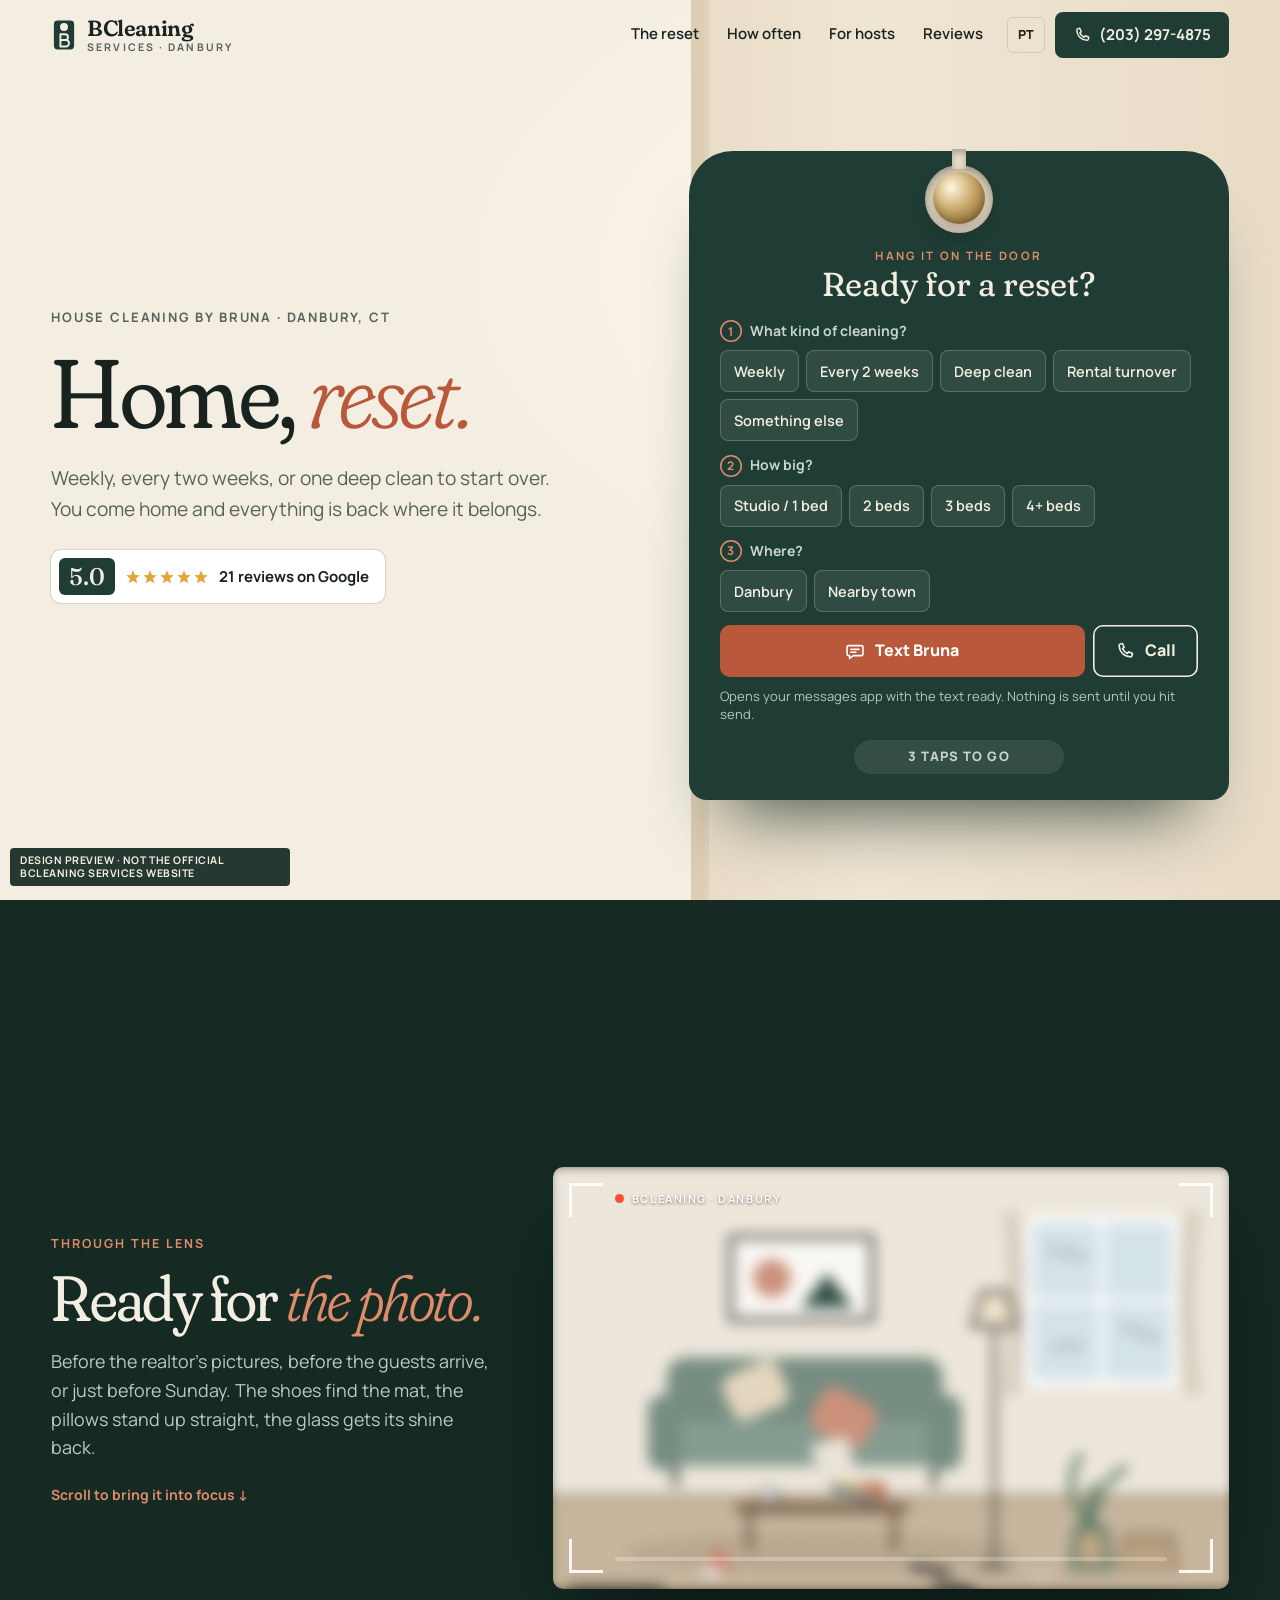
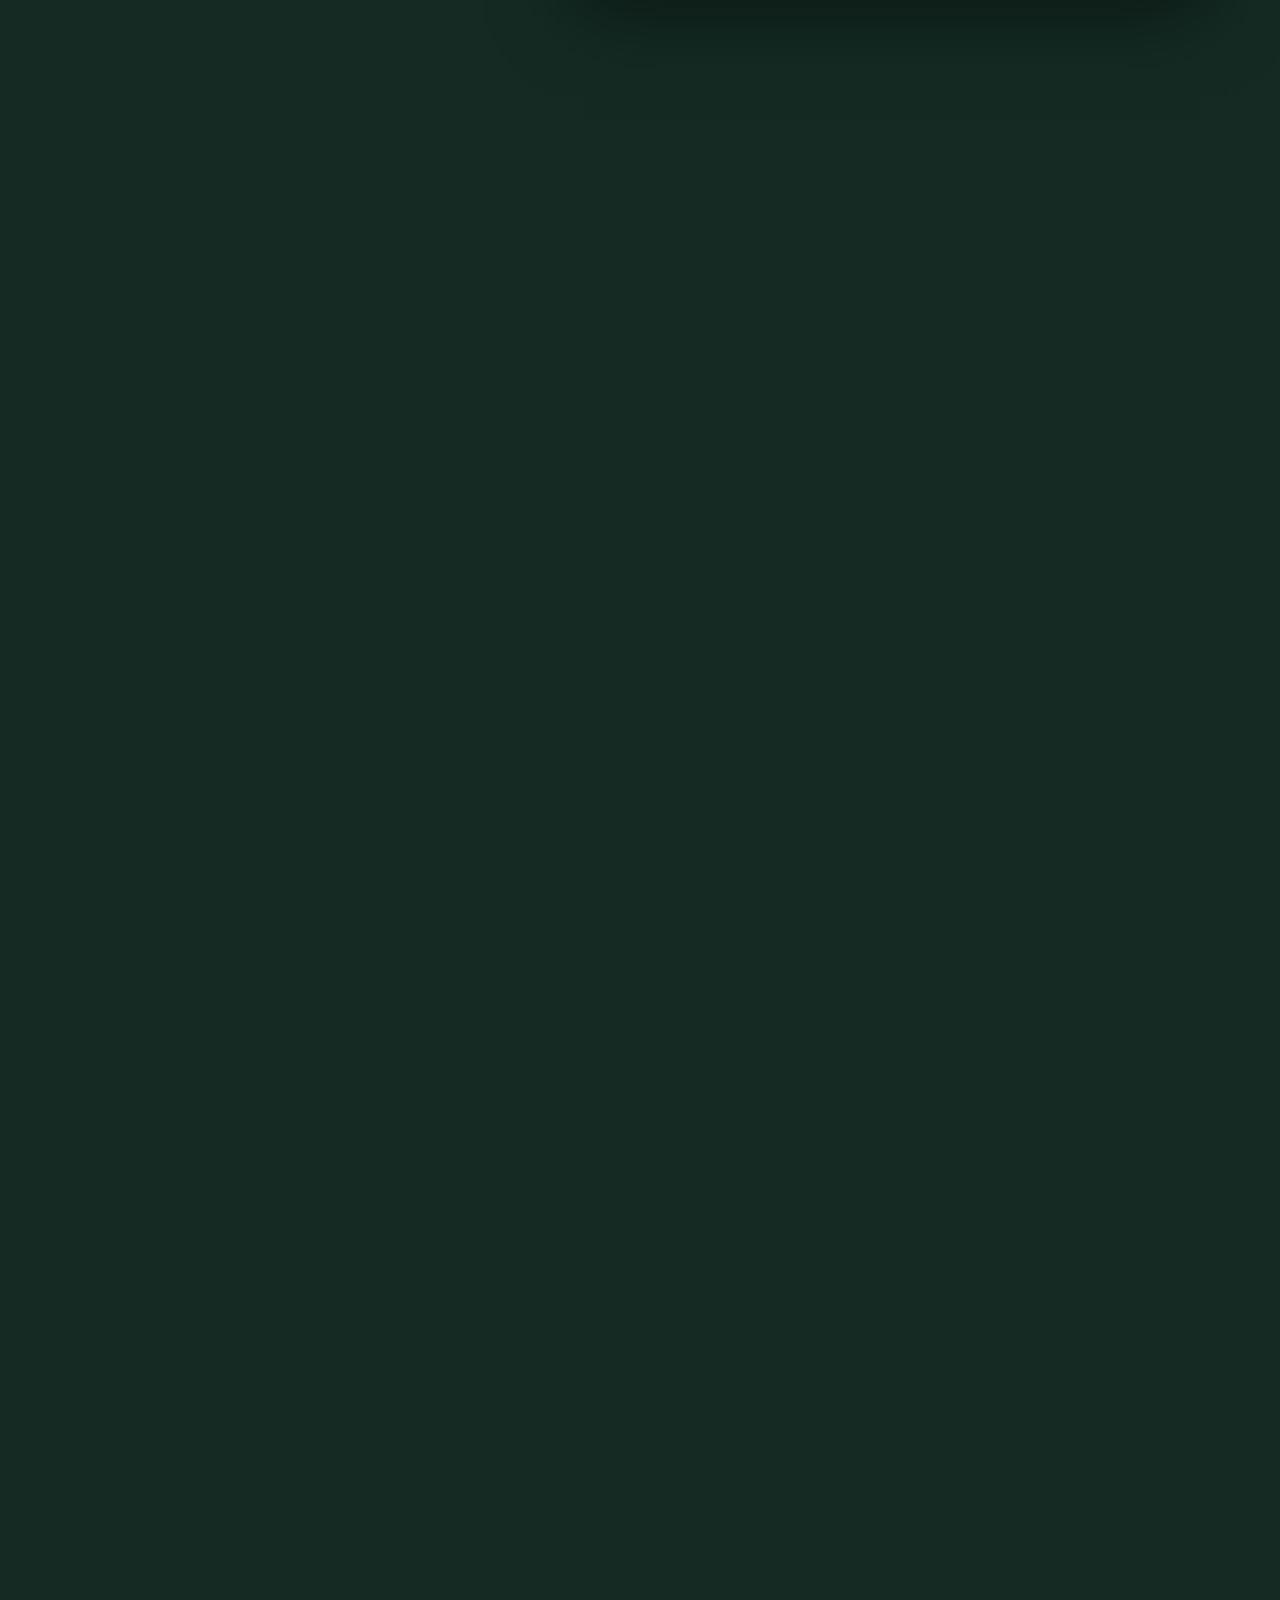
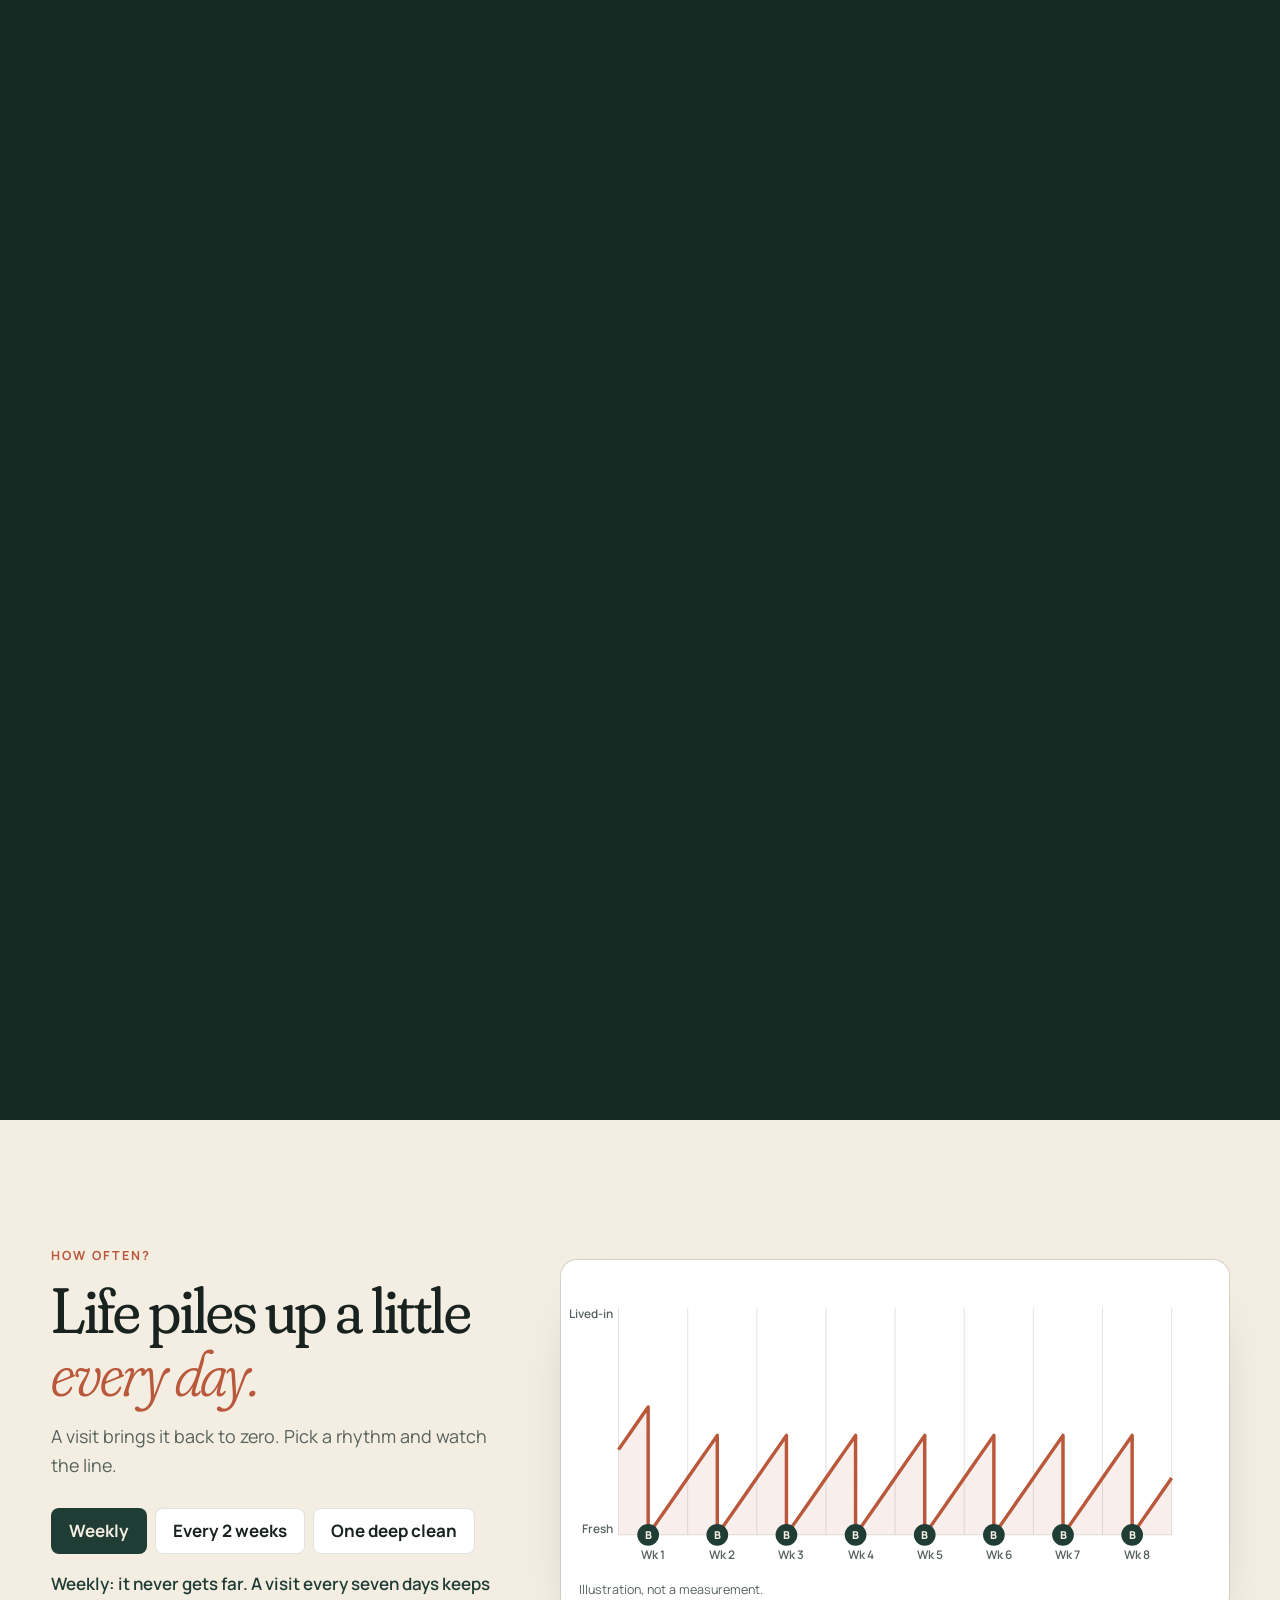
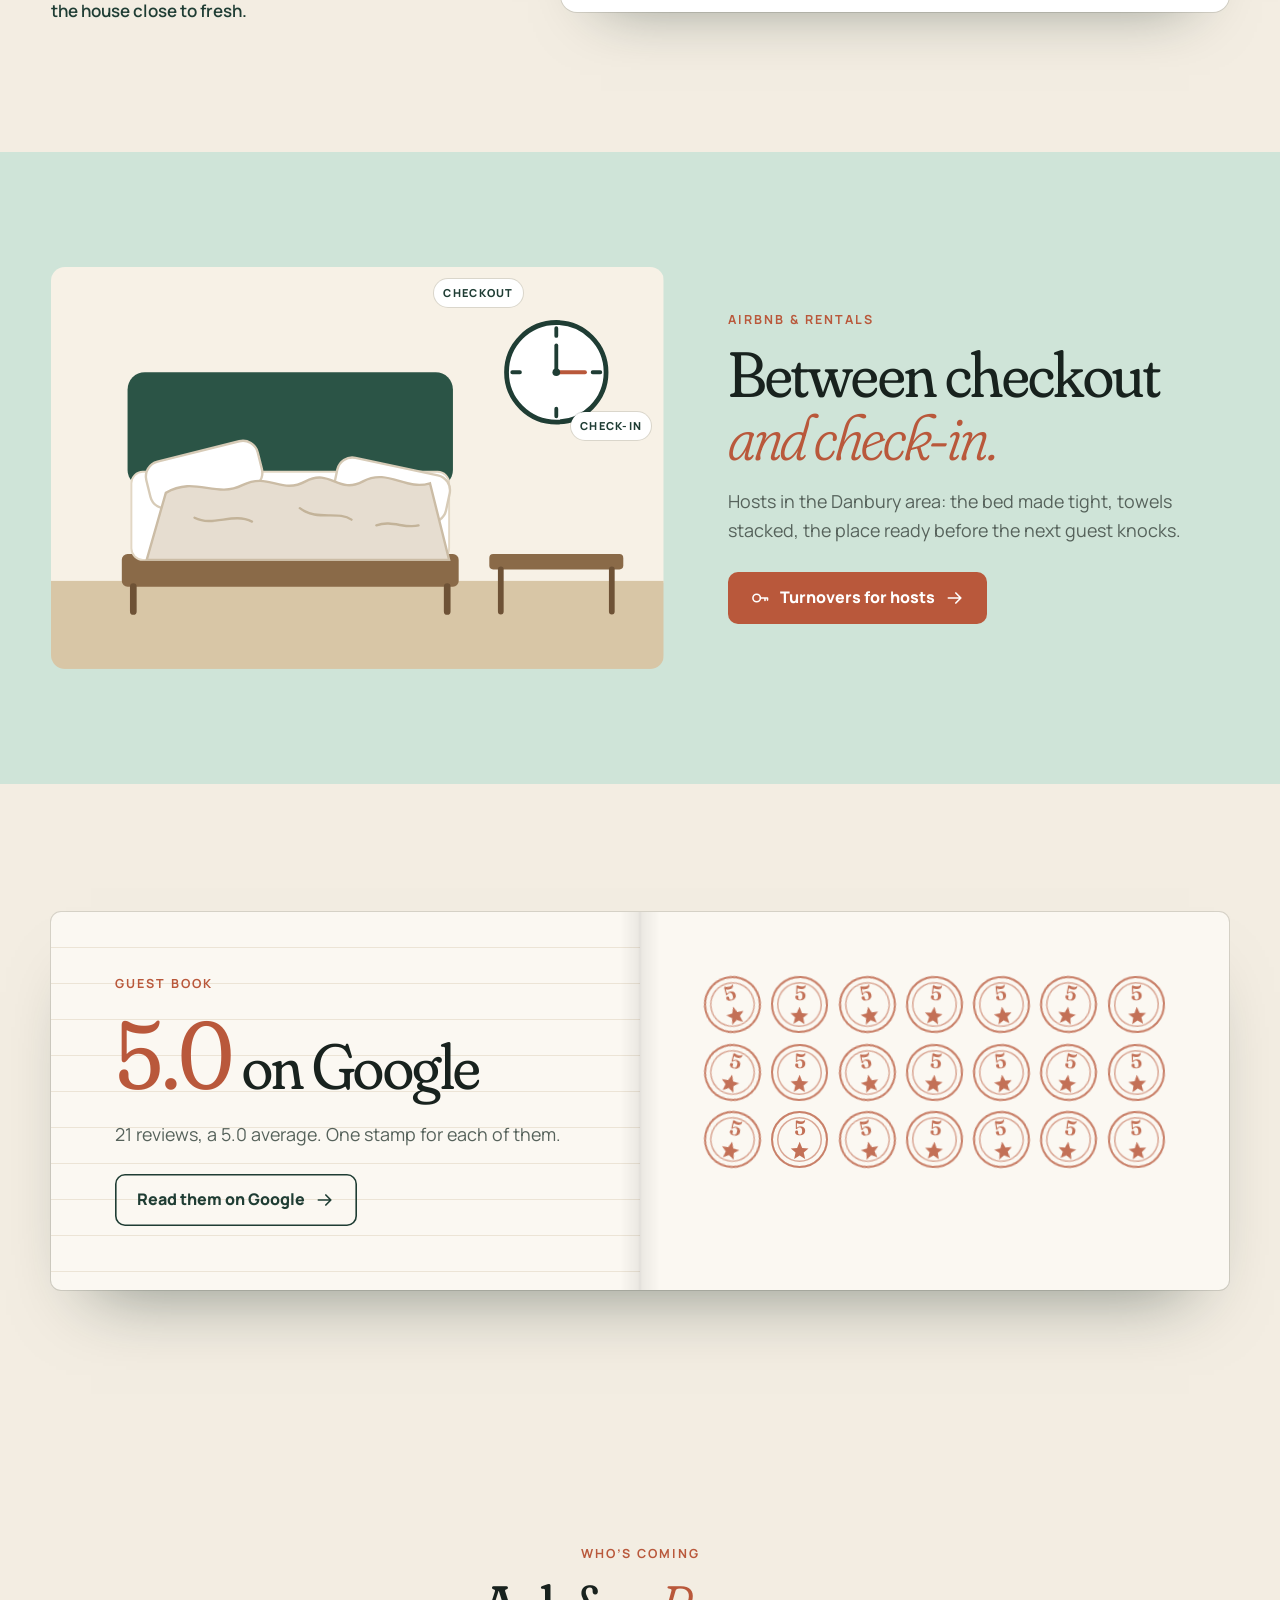
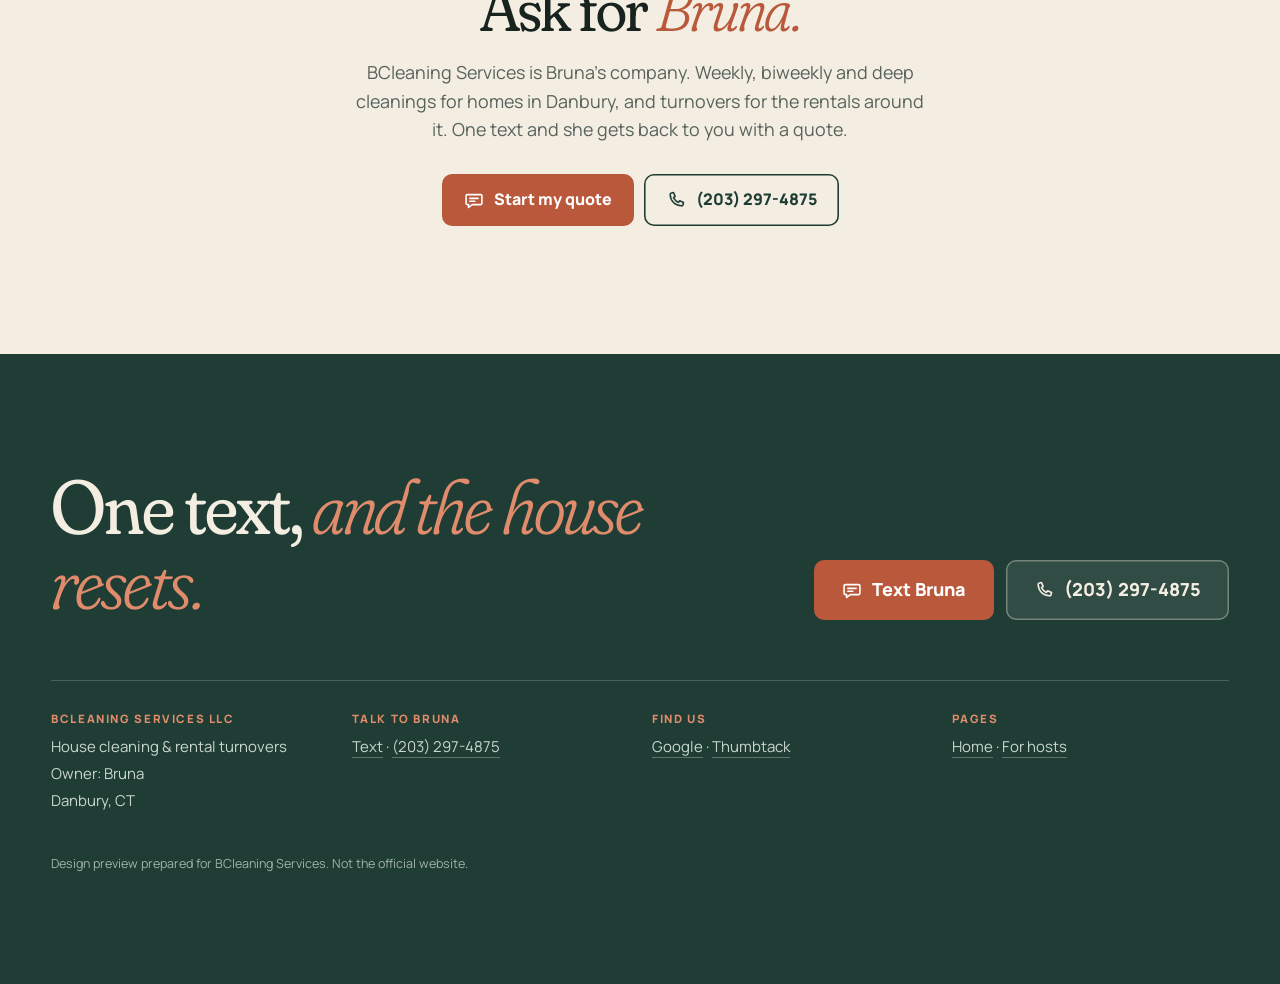
==== index.html @ b13881e6 "Publica a prévia do site bcleaning Co-Authored-By: Claude Opus 5.5 <noreply@anthropic.com>" ====
<!doctype html>
<html lang="en" data-page="home">
<head>
<meta charset="utf-8">
<meta name="viewport" content="width=device-width, initial-scale=1">
<meta name="robots" content="noindex, nofollow">
<title>BCleaning Services | House cleaning in Danbury, CT</title>
<meta name="description" content="Weekly, biweekly and deep house cleaning by Bruna in Danbury, CT. 5.0 on Google. Text your quote request in three taps.">
<meta name="theme-color" content="#1f3d34">
<link rel="alternate" hreflang="pt-BR" href="pt/index.html">
<link rel="icon" href="img/icon.svg" type="image/svg+xml">
<link rel="preload" href="fonts/fraunces.woff2" as="font" type="font/woff2" crossorigin>
<link rel="stylesheet" href="styles.css">
<script type="application/ld+json">{"@context":"https://schema.org","@type":"HouseCleaningService","name":"BCleaning Services","telephone":"+1-203-297-4875","address":{"@type":"PostalAddress","addressLocality":"Danbury","addressRegion":"CT","addressCountry":"US"},"areaServed":"Danbury, Connecticut","sameAs":["https://www.thumbtack.com/ct/danbury/house-cleaning/bcleaning-services-llc/service/410758271688146946"],"aggregateRating":{"@type":"AggregateRating","ratingValue":"5.0","reviewCount":"21"}}</script>
</head>
<body>

<a class="skip" href="#main">Skip to content</a>
<div class="preview-tag" role="note"><span class="pt-l">Design preview · not the official BCleaning Services website</span><span class="pt-s">Design preview · not official</span></div>
<header class="hd" id="hd">
  <a class="brand" href="index.html" aria-label="BCleaning Services, home"><svg class="mark" viewBox="0 0 36 48" aria-hidden="true"><rect x="4" y="4" width="28" height="40" rx="5" fill="currentColor"/><circle cx="18" cy="13" r="5.5" fill="var(--bg-mark)"/><path d="M13 23h6.5a4 4 0 0 1 0 8H13Zm0 8h7.5a4.5 4.5 0 0 1 0 9H13Z" fill="none" stroke="var(--bg-mark)" stroke-width="2.6" stroke-linejoin="round"/></svg><span class="wm"><b>BCleaning</b><span>Services · Danbury</span></span></a>
  <nav class="hd-nav" aria-label="Main">
    <a href="index.html#photo">The reset</a>
    <a href="index.html#rhythm">How often</a>
    <a href="hosts.html" >For hosts</a>
    <a href="index.html#book">Reviews</a>
  </nav>
  <div class="hd-right">
    <a class="lang" href="pt/index.html" hreflang="pt-BR" lang="pt-BR" aria-label="Ver em português">PT</a>
    <a class="hd-call" href="tel:+12032974875"><svg viewBox="0 0 24 24" aria-hidden="true"><path d="M6.6 3.5 9 3l2 4.6-2 1.6a13 13 0 0 0 5.8 5.8l1.6-2 4.6 2-.5 2.4c-.2 1-1 1.7-2 1.6C10.7 18.7 5.3 13.3 5 5.5c-.1-1 .6-1.8 1.6-2Z" fill="none" stroke="currentColor" stroke-width="1.9" stroke-linejoin="round"/></svg><span>(203) 297-4875</span></a>
    <button class="burger" type="button" aria-expanded="false" aria-controls="mnav" aria-label="Open menu"><i></i><i></i></button>
  </div>
</header>
<div class="mnav" id="mnav" hidden>
  <nav aria-label="Mobile">
    <a href="index.html">Home</a>
    <a href="index.html#photo">The reset</a>
    <a href="index.html#rhythm">How often</a>
    <a href="hosts.html">For Airbnb hosts</a>
    <a href="index.html#book">Reviews</a>
  </nav>
  <div class="mnav-ctas">
    <a class="btn btn-clay" href="sms:+12032974875?&body=Hi%20Bruna!%20I%20found%20BCleaning%20Services%20on%20your%20website%20and%20I%E2%80%99d%20like%20a%20quote."><svg viewBox="0 0 24 24" aria-hidden="true"><path d="M4 5.5h16a1.5 1.5 0 0 1 1.5 1.5v9a1.5 1.5 0 0 1-1.5 1.5H10l-4.5 3.5V17.5H4A1.5 1.5 0 0 1 2.5 16V7A1.5 1.5 0 0 1 4 5.5Z" fill="none" stroke="currentColor" stroke-width="1.9" stroke-linejoin="round"/><path d="M7 10h10M7 13.5h6" stroke="currentColor" stroke-width="1.9" stroke-linecap="round"/></svg>Text Bruna</a>
    <a class="btn btn-line" href="tel:+12032974875"><svg viewBox="0 0 24 24" aria-hidden="true"><path d="M6.6 3.5 9 3l2 4.6-2 1.6a13 13 0 0 0 5.8 5.8l1.6-2 4.6 2-.5 2.4c-.2 1-1 1.7-2 1.6C10.7 18.7 5.3 13.3 5 5.5c-.1-1 .6-1.8 1.6-2Z" fill="none" stroke="currentColor" stroke-width="1.9" stroke-linejoin="round"/></svg>Call (203) 297-4875</a>
  </div>
</div>
<main id="main" data-lang="en" data-phone="12032974875">

<section class="hero" aria-labelledby="hero-h">
  <div class="hero-in">
    <div class="hero-copy">
      <p class="eyebrow">House cleaning by Bruna · Danbury, CT</p>
      <h1 id="hero-h" class="h1">Home, <em>reset.</em></h1>
      <p class="hero-sub">Weekly, every two weeks, or one deep clean to start over. You come home and everything is back where it belongs.</p>
      <a class="proof" href="https://www.google.com/maps/search/?api=1&query=BCleaning+Services+Danbury+CT" target="_blank" rel="noopener"><b>5.0</b><span class="stars" aria-label="5 stars"><svg viewBox="0 0 24 24" aria-hidden="true"><path fill="currentColor" d="m12 2 2.9 6.9 7.1.6-5.4 4.7 1.6 7.1L12 17.6 5.8 21.3l1.6-7.1L2 9.5l7.1-.6Z"/></svg><svg viewBox="0 0 24 24" aria-hidden="true"><path fill="currentColor" d="m12 2 2.9 6.9 7.1.6-5.4 4.7 1.6 7.1L12 17.6 5.8 21.3l1.6-7.1L2 9.5l7.1-.6Z"/></svg><svg viewBox="0 0 24 24" aria-hidden="true"><path fill="currentColor" d="m12 2 2.9 6.9 7.1.6-5.4 4.7 1.6 7.1L12 17.6 5.8 21.3l1.6-7.1L2 9.5l7.1-.6Z"/></svg><svg viewBox="0 0 24 24" aria-hidden="true"><path fill="currentColor" d="m12 2 2.9 6.9 7.1.6-5.4 4.7 1.6 7.1L12 17.6 5.8 21.3l1.6-7.1L2 9.5l7.1-.6Z"/></svg><svg viewBox="0 0 24 24" aria-hidden="true"><path fill="currentColor" d="m12 2 2.9 6.9 7.1.6-5.4 4.7 1.6 7.1L12 17.6 5.8 21.3l1.6-7.1L2 9.5l7.1-.6Z"/></svg></span><span>21 reviews on Google</span></a>
    </div>
    
<div class="hanger-wrap">
  <span class="knob" aria-hidden="true"></span>
  <form class="hanger" id="quote" data-quote novalidate aria-labelledby="q-h">
    <span class="hole" aria-hidden="true"></span>
    <p class="h-k">Hang it on the door</p>
    <h2 id="q-h">Ready for a reset?</h2>
    <fieldset class="step"><legend><b>1</b>What kind of cleaning?</legend>
      <div class="chips"><label class="chip"><input type="radio" name="svc" value="Weekly cleaning" data-id="weekly"><span>Weekly</span></label><label class="chip"><input type="radio" name="svc" value="Biweekly cleaning" data-id="biweekly"><span>Every 2 weeks</span></label><label class="chip"><input type="radio" name="svc" value="Deep cleaning" data-id="deep"><span>Deep clean</span></label><label class="chip"><input type="radio" name="svc" value="Short-term rental turnover" data-id="turnover"><span>Rental turnover</span></label><label class="chip"><input type="radio" name="svc" value="Something else" data-id="other"><span>Something else</span></label></div>
    </fieldset>
    <fieldset class="step"><legend><b>2</b>How big?</legend>
      <div class="chips"><label class="chip"><input type="radio" name="size" value="Studio / 1 bed" data-id="1"><span>Studio / 1 bed</span></label><label class="chip"><input type="radio" name="size" value="2 beds" data-id="2"><span>2 beds</span></label><label class="chip"><input type="radio" name="size" value="3 beds" data-id="3"><span>3 beds</span></label><label class="chip"><input type="radio" name="size" value="4+ beds" data-id="4"><span>4+ beds</span></label></div>
    </fieldset>
    <fieldset class="step"><legend><b>3</b>Where?</legend>
      <div class="chips">
        <label class="chip"><input type="radio" name="town" value="Danbury" data-id="danbury"><span>Danbury</span></label>
        <label class="chip"><input type="radio" name="town" value="a town near Danbury" data-id="other"><span>Nearby town</span></label>
        <input class="town-in" name="townName" autocomplete="address-level2" placeholder="Which town?" aria-label="Town name" hidden>
      </div>
    </fieldset>
    <div class="send">
      <button class="btn btn-clay btn-send" type="submit" data-send><svg viewBox="0 0 24 24" aria-hidden="true"><path d="M4 5.5h16a1.5 1.5 0 0 1 1.5 1.5v9a1.5 1.5 0 0 1-1.5 1.5H10l-4.5 3.5V17.5H4A1.5 1.5 0 0 1 2.5 16V7A1.5 1.5 0 0 1 4 5.5Z" fill="none" stroke="currentColor" stroke-width="1.9" stroke-linejoin="round"/><path d="M7 10h10M7 13.5h6" stroke="currentColor" stroke-width="1.9" stroke-linecap="round"/></svg><span>Text Bruna</span></button>
      <a class="btn btn-line" href="tel:+12032974875"><svg viewBox="0 0 24 24" aria-hidden="true"><path d="M6.6 3.5 9 3l2 4.6-2 1.6a13 13 0 0 0 5.8 5.8l1.6-2 4.6 2-.5 2.4c-.2 1-1 1.7-2 1.6C10.7 18.7 5.3 13.3 5 5.5c-.1-1 .6-1.8 1.6-2Z" fill="none" stroke="currentColor" stroke-width="1.9" stroke-linejoin="round"/></svg>Call</a>
    </div>
    <p class="hint" data-hint aria-live="polite">Opens your messages app with the text ready. Nothing is sent until you hit send.</p>
    <div class="flipper" aria-hidden="true"><span class="f-a">3 taps to go</span><span class="f-b"><svg viewBox="0 0 24 24" aria-hidden="true"><path d="m5 12.5 4.5 4.5L19 7.5" fill="none" stroke="currentColor" stroke-width="2.4" stroke-linecap="round" stroke-linejoin="round"/></svg>Ready to send</span></div>
  </form>
</div>
  </div>
</section>

<section class="photo" id="photo" aria-labelledby="photo-h">
  <div class="photo-stage">
    <div class="photo-copy">
      <p class="kicker">Through the lens</p>
      <h2 id="photo-h" class="h2">Ready for <em>the photo.</em></h2>
      <p class="lede">Before the realtor’s pictures, before the guests arrive, or just before Sunday. The shoes find the mat, the pillows stand up straight, the glass gets its shine back.</p>
      <p class="focus-hint">Scroll to bring it into focus ↓</p>
    </div>
    <figure class="vf">
      <svg class="lr" viewBox="0 0 800 500" role="img" aria-labelledby="lr-t">
<title id="lr-t">Illustrated living room getting tidied, seen through a camera viewfinder</title>
<rect class="wall" width="800" height="390"/><rect class="floor" y="388" width="800" height="112"/><path class="base" d="M0 388h800"/>
<g class="win"><rect x="560" y="66" width="170" height="190" rx="4"/><path d="M645 66v190M560 160h170"/></g>
<path class="smudge" d="M585 100c14 6 26 2 38 10M672 190c10 8 24 6 36 14M590 214c12-4 22 2 30-2"/>
<path class="curtain" d="M548 56c10 70 10 150 0 214h-18c8-64 8-144 0-214Z"/><path class="curtain" d="M742 56c-10 70-10 150 0 214h18c-8-64-8-144 0-214Z"/>
<g class="art"><rect x="214" y="86" width="164" height="96" rx="2"/><circle cx="262" cy="134" r="22"/><path d="M296 168l30-40 30 40Z"/></g>
<g class="sofa"><rect x="140" y="226" width="320" height="96" rx="22"/><rect class="seat" x="128" y="300" width="344" height="52" rx="16"/><rect x="118" y="270" width="40" height="86" rx="16"/><rect x="442" y="270" width="40" height="86" rx="16"/><path d="M150 356v18M450 356v18"/></g>
<g class="cl pillow" data-m="30,-14,-24"><rect x="178" y="250" width="70" height="56" rx="14"/></g>
<g class="cl pillow b" data-m="-40,18,30"><rect x="350" y="250" width="70" height="56" rx="14"/></g>
<g class="cl throw" data-m="-120,40,-14"><path d="M430 282h44v34h-44Z"/><path d="M430 292h44M430 304h44"/></g>
<ellipse class="rug" cx="320" cy="452" rx="230" ry="24"/>
<g class="table"><rect x="220" y="394" width="200" height="14" rx="4"/><path d="M236 408v40M404 408v40"/></g>
<g class="cl" data-m="0,0,0" data-out="1"><path class="cup" d="M248 380h18v14h-18Z"/><path class="cup" d="M266 384c6 0 6 8 0 8"/></g>
<g class="cl" data-m="0,0,0" data-out="1"><path class="box" d="M360 372h34l-4 22h-26Z"/></g>
<g class="cl" data-m="40,-6,16"><rect class="mag" x="290" y="386" width="54" height="8" rx="1"/><rect class="mag b" x="294" y="380" width="50" height="7" rx="1"/></g>
<g class="lamp"><path d="M520 470V190"/><path d="M494 190h52l-12-40h-28Z"/><path d="M500 470h40"/></g>
<g class="plant"><path d="M610 470h44l-6-46h-32Z"/><path d="M632 424c-24-30-30-60-12-84M632 424c4-34 18-58 40-70M632 424c-6-28 4-50 4-50"/></g>
<g class="basket"><path d="M664 470h70l-8-40h-54Z"/><path d="M672 444h56"/></g>
<g class="cl" data-m="-500,40,0"><circle class="ball" cx="700" cy="424" r="13"/><path class="ball-l" d="M688 420c8 6 16 6 24 0"/></g>
<g class="cl" data-m="380,0,8"><path class="shoe" d="M40 470h40c6 0 10 4 10 8H40Z"/><path class="shoe" d="M70 486h40c6 0 10 4 10 8H70Z"/></g>
<g class="mat"><rect x="26" y="488" width="110" height="10" rx="3"/></g>
<g class="cl" data-m="0,0,0" data-out="1"><path class="sock" d="M180 470c10-2 20 0 26 6l-6 6c-6-4-14-4-22-2Z"/><path class="sock" d="M560 480c12-2 22 2 26 8"/></g>
</svg>
      <div class="vf-ui" aria-hidden="true">
        <i class="c tl"></i><i class="c tr"></i><i class="c bl"></i><i class="c br"></i>
        <span class="vf-top"><b class="rec"></b>BCLEANING · DANBURY</span>
        <span class="vf-focus"></span>
        <span class="vf-bar"><i data-focus></i></span>
        <span class="vf-shot"><svg viewBox="0 0 24 24" aria-hidden="true"><path d="m5 12.5 4.5 4.5L19 7.5" fill="none" stroke="currentColor" stroke-width="2.4" stroke-linecap="round" stroke-linejoin="round"/></svg>Photo-ready</span>
      </div>
      <span class="flash" aria-hidden="true"></span>
    </figure>
  </div>
</section>

<section class="sec rhythm" id="rhythm" aria-labelledby="rh-h">
  <div class="rh-grid">
    <div>
      <p class="kicker">How often?</p>
      <h2 id="rh-h" class="h2">Life piles up a little <em>every day.</em></h2>
      <p class="lede">A visit brings it back to zero. Pick a rhythm and watch the line.</p>
      <div class="rh-tabs" role="tablist" aria-label="Cleaning rhythm">
        <button type="button" role="tab" aria-selected="true" data-rh="7">Weekly</button>
        <button type="button" role="tab" aria-selected="false" data-rh="14">Every 2 weeks</button>
        <button type="button" role="tab" aria-selected="false" data-rh="0">One deep clean</button>
      </div>
      <p class="rh-note" data-rh-note aria-live="polite"></p>
    </div>
    <figure class="rh-chart">
      <svg viewBox="0 0 640 300" role="img" aria-label="Illustration: how lived-in the house feels over eight weeks">
        <g class="rh-grid-l"><path d="M40 30v230"/><path d="M110 30v230"/><path d="M180 30v230"/><path d="M250 30v230"/><path d="M320 30v230"/><path d="M390 30v230"/><path d="M460 30v230"/><path d="M530 30v230"/><path d="M600 30v230"/><path d="M40 260h560"/></g>
        <g class="rh-lbl"><text x="75" y="284" text-anchor="middle">Wk 1</text><text x="145" y="284" text-anchor="middle">Wk 2</text><text x="215" y="284" text-anchor="middle">Wk 3</text><text x="285" y="284" text-anchor="middle">Wk 4</text><text x="355" y="284" text-anchor="middle">Wk 5</text><text x="425" y="284" text-anchor="middle">Wk 6</text><text x="495" y="284" text-anchor="middle">Wk 7</text><text x="565" y="284" text-anchor="middle">Wk 8</text><text x="34" y="40" text-anchor="end">Lived-in</text><text x="34" y="258" text-anchor="end">Fresh</text></g>
        <path class="rh-area" data-area d=""/>
        <path class="rh-line" data-line d=""/>
        <g data-dots></g>
      </svg>
      <figcaption>Illustration, not a measurement.</figcaption>
    </figure>
  </div>
</section>

<section class="turn" aria-labelledby="turn-h">
  <div class="turn-in">
    <figure class="turn-art"><svg class="bed" viewBox="0 0 640 420" role="img" aria-labelledby="bed-t">
<title id="bed-t">Illustrated guest bed being made, with towels stacking up</title>
<defs><clipPath id="pull"><rect class="pull" x="88" y="150" width="0" height="220"/></clipPath></defs>
<rect class="wall" width="640" height="330"/><rect class="floor" y="328" width="640" height="92"/>
<rect class="hb" x="80" y="110" width="340" height="120" rx="18"/>
<rect class="frame" x="74" y="300" width="352" height="34" rx="6"/><path class="frame-l" d="M86 334v26M414 334v26"/>
<rect class="mattress" x="84" y="214" width="332" height="92" rx="12"/>
<g class="pw a"><rect x="110" y="178" width="120" height="50" rx="16"/></g>
<g class="pw b"><rect x="270" y="178" width="120" height="50" rx="16"/></g>
<path class="duvet-mess" d="M120 236c30-18 52 6 80-8s40 10 66-4 34 14 60 0 44 10 70 2l20 80H100Z"/>
<path class="duvet-mess-l" d="M150 262c20 10 40-6 60 4M260 252c18 14 40 2 54 12M340 270c16-6 30 4 44 0"/>
<g clip-path="url(#pull)"><path class="duvet" d="M98 244h304l18 72H80Z"/><path class="duvet-fold" d="M98 244h304v18H98Z"/><path class="duvet-l" d="M120 290h260"/></g>
<g class="bench"><rect x="458" y="300" width="140" height="16" rx="4"/><path d="M470 316v44M586 316v44"/></g>
<g class="towel t1"><rect x="476" y="282" width="104" height="18" rx="5"/><path d="M476 291h104"/></g>
<g class="towel t2"><rect x="482" y="264" width="92" height="18" rx="5"/><path d="M482 273h92"/></g>
<g class="towel t3"><rect x="490" y="246" width="76" height="18" rx="5"/><path d="M490 255h76"/></g>
<g class="clock"><circle cx="528" cy="110" r="52"/><path class="tick" d="M528 64v8M528 148v8M482 110h8M566 110h8"/><path class="hand h" d="M528 110v-28"/><path class="hand m" d="M528 110h30"/><circle cx="528" cy="110" r="4"/></g>
</svg><span class="t-lbl a">Checkout</span><span class="t-lbl b">Check-in</span></figure>
    <div class="turn-copy">
      <p class="kicker">Airbnb & rentals</p>
      <h2 id="turn-h" class="h2">Between checkout <em>and check-in.</em></h2>
      <p class="lede">Hosts in the Danbury area: the bed made tight, towels stacked, the place ready before the next guest knocks.</p>
      <a class="btn btn-clay" href="hosts.html"><svg viewBox="0 0 24 24" aria-hidden="true"><circle cx="8" cy="12" r="4.5" fill="none" stroke="currentColor" stroke-width="1.9"/><path d="M12.5 12H21M18 12v3M21 12v2.5" stroke="currentColor" stroke-width="1.9" stroke-linecap="round"/></svg>Turnovers for hosts <svg viewBox="0 0 24 24" aria-hidden="true"><path d="M4 12h15M13 6l6 6-6 6" fill="none" stroke="currentColor" stroke-width="2" stroke-linecap="round" stroke-linejoin="round"/></svg></a>
    </div>
  </div>
</section>

<section class="sec book" id="book" aria-labelledby="book-h">
  <div class="book-in">
    <div class="book-page left">
      <p class="kicker">Guest book</p>
      <h2 id="book-h" class="h2"><span class="big">5.0</span> on Google</h2>
      <p class="lede">21 reviews, a 5.0 average. One stamp for each of them.</p>
      <a class="btn btn-line" href="https://www.google.com/maps/search/?api=1&query=BCleaning+Services+Danbury+CT" target="_blank" rel="noopener">Read them on Google <svg viewBox="0 0 24 24" aria-hidden="true"><path d="M4 12h15M13 6l6 6-6 6" fill="none" stroke="currentColor" stroke-width="2" stroke-linecap="round" stroke-linejoin="round"/></svg></a>
    </div>
    <div class="book-page right"><div class="stamps"><span class="stamp" style="--r:-15deg"><b>5</b><svg viewBox="0 0 24 24" aria-hidden="true"><path fill="currentColor" d="m12 2 2.9 6.9 7.1.6-5.4 4.7 1.6 7.1L12 17.6 5.8 21.3l1.6-7.1L2 9.5l7.1-.6Z"/></svg></span><span class="stamp" style="--r:2deg"><b>5</b><svg viewBox="0 0 24 24" aria-hidden="true"><path fill="currentColor" d="m12 2 2.9 6.9 7.1.6-5.4 4.7 1.6 7.1L12 17.6 5.8 21.3l1.6-7.1L2 9.5l7.1-.6Z"/></svg></span><span class="stamp" style="--r:-11deg"><b>5</b><svg viewBox="0 0 24 24" aria-hidden="true"><path fill="currentColor" d="m12 2 2.9 6.9 7.1.6-5.4 4.7 1.6 7.1L12 17.6 5.8 21.3l1.6-7.1L2 9.5l7.1-.6Z"/></svg></span><span class="stamp" style="--r:6deg"><b>5</b><svg viewBox="0 0 24 24" aria-hidden="true"><path fill="currentColor" d="m12 2 2.9 6.9 7.1.6-5.4 4.7 1.6 7.1L12 17.6 5.8 21.3l1.6-7.1L2 9.5l7.1-.6Z"/></svg></span><span class="stamp" style="--r:-7deg"><b>5</b><svg viewBox="0 0 24 24" aria-hidden="true"><path fill="currentColor" d="m12 2 2.9 6.9 7.1.6-5.4 4.7 1.6 7.1L12 17.6 5.8 21.3l1.6-7.1L2 9.5l7.1-.6Z"/></svg></span><span class="stamp" style="--r:10deg"><b>5</b><svg viewBox="0 0 24 24" aria-hidden="true"><path fill="currentColor" d="m12 2 2.9 6.9 7.1.6-5.4 4.7 1.6 7.1L12 17.6 5.8 21.3l1.6-7.1L2 9.5l7.1-.6Z"/></svg></span><span class="stamp" style="--r:-3deg"><b>5</b><svg viewBox="0 0 24 24" aria-hidden="true"><path fill="currentColor" d="m12 2 2.9 6.9 7.1.6-5.4 4.7 1.6 7.1L12 17.6 5.8 21.3l1.6-7.1L2 9.5l7.1-.6Z"/></svg></span><span class="stamp" style="--r:14deg"><b>5</b><svg viewBox="0 0 24 24" aria-hidden="true"><path fill="currentColor" d="m12 2 2.9 6.9 7.1.6-5.4 4.7 1.6 7.1L12 17.6 5.8 21.3l1.6-7.1L2 9.5l7.1-.6Z"/></svg></span><span class="stamp" style="--r:1deg"><b>5</b><svg viewBox="0 0 24 24" aria-hidden="true"><path fill="currentColor" d="m12 2 2.9 6.9 7.1.6-5.4 4.7 1.6 7.1L12 17.6 5.8 21.3l1.6-7.1L2 9.5l7.1-.6Z"/></svg></span><span class="stamp" style="--r:-12deg"><b>5</b><svg viewBox="0 0 24 24" aria-hidden="true"><path fill="currentColor" d="m12 2 2.9 6.9 7.1.6-5.4 4.7 1.6 7.1L12 17.6 5.8 21.3l1.6-7.1L2 9.5l7.1-.6Z"/></svg></span><span class="stamp" style="--r:5deg"><b>5</b><svg viewBox="0 0 24 24" aria-hidden="true"><path fill="currentColor" d="m12 2 2.9 6.9 7.1.6-5.4 4.7 1.6 7.1L12 17.6 5.8 21.3l1.6-7.1L2 9.5l7.1-.6Z"/></svg></span><span class="stamp" style="--r:-8deg"><b>5</b><svg viewBox="0 0 24 24" aria-hidden="true"><path fill="currentColor" d="m12 2 2.9 6.9 7.1.6-5.4 4.7 1.6 7.1L12 17.6 5.8 21.3l1.6-7.1L2 9.5l7.1-.6Z"/></svg></span><span class="stamp" style="--r:9deg"><b>5</b><svg viewBox="0 0 24 24" aria-hidden="true"><path fill="currentColor" d="m12 2 2.9 6.9 7.1.6-5.4 4.7 1.6 7.1L12 17.6 5.8 21.3l1.6-7.1L2 9.5l7.1-.6Z"/></svg></span><span class="stamp" style="--r:-4deg"><b>5</b><svg viewBox="0 0 24 24" aria-hidden="true"><path fill="currentColor" d="m12 2 2.9 6.9 7.1.6-5.4 4.7 1.6 7.1L12 17.6 5.8 21.3l1.6-7.1L2 9.5l7.1-.6Z"/></svg></span><span class="stamp" style="--r:13deg"><b>5</b><svg viewBox="0 0 24 24" aria-hidden="true"><path fill="currentColor" d="m12 2 2.9 6.9 7.1.6-5.4 4.7 1.6 7.1L12 17.6 5.8 21.3l1.6-7.1L2 9.5l7.1-.6Z"/></svg></span><span class="stamp" style="--r:0deg"><b>5</b><svg viewBox="0 0 24 24" aria-hidden="true"><path fill="currentColor" d="m12 2 2.9 6.9 7.1.6-5.4 4.7 1.6 7.1L12 17.6 5.8 21.3l1.6-7.1L2 9.5l7.1-.6Z"/></svg></span><span class="stamp" style="--r:-13deg"><b>5</b><svg viewBox="0 0 24 24" aria-hidden="true"><path fill="currentColor" d="m12 2 2.9 6.9 7.1.6-5.4 4.7 1.6 7.1L12 17.6 5.8 21.3l1.6-7.1L2 9.5l7.1-.6Z"/></svg></span><span class="stamp" style="--r:4deg"><b>5</b><svg viewBox="0 0 24 24" aria-hidden="true"><path fill="currentColor" d="m12 2 2.9 6.9 7.1.6-5.4 4.7 1.6 7.1L12 17.6 5.8 21.3l1.6-7.1L2 9.5l7.1-.6Z"/></svg></span><span class="stamp" style="--r:-9deg"><b>5</b><svg viewBox="0 0 24 24" aria-hidden="true"><path fill="currentColor" d="m12 2 2.9 6.9 7.1.6-5.4 4.7 1.6 7.1L12 17.6 5.8 21.3l1.6-7.1L2 9.5l7.1-.6Z"/></svg></span><span class="stamp" style="--r:8deg"><b>5</b><svg viewBox="0 0 24 24" aria-hidden="true"><path fill="currentColor" d="m12 2 2.9 6.9 7.1.6-5.4 4.7 1.6 7.1L12 17.6 5.8 21.3l1.6-7.1L2 9.5l7.1-.6Z"/></svg></span><span class="stamp" style="--r:-5deg"><b>5</b><svg viewBox="0 0 24 24" aria-hidden="true"><path fill="currentColor" d="m12 2 2.9 6.9 7.1.6-5.4 4.7 1.6 7.1L12 17.6 5.8 21.3l1.6-7.1L2 9.5l7.1-.6Z"/></svg></span></div></div>
  </div>
</section>

<section class="sec bruna" aria-labelledby="br-h">
  <div class="bruna-in">
    <p class="kicker">Who’s coming</p>
    <h2 id="br-h" class="h2">Ask for <em>Bruna.</em></h2>
    <p class="lede">BCleaning Services is Bruna’s company. Weekly, biweekly and deep cleanings for homes in Danbury, and turnovers for the rentals around it. One text and she gets back to you with a quote.</p>
    <div class="bruna-ctas"><a class="btn btn-clay" href="#quote"><svg viewBox="0 0 24 24" aria-hidden="true"><path d="M4 5.5h16a1.5 1.5 0 0 1 1.5 1.5v9a1.5 1.5 0 0 1-1.5 1.5H10l-4.5 3.5V17.5H4A1.5 1.5 0 0 1 2.5 16V7A1.5 1.5 0 0 1 4 5.5Z" fill="none" stroke="currentColor" stroke-width="1.9" stroke-linejoin="round"/><path d="M7 10h10M7 13.5h6" stroke="currentColor" stroke-width="1.9" stroke-linecap="round"/></svg>Start my quote</a><a class="btn btn-line" href="tel:+12032974875"><svg viewBox="0 0 24 24" aria-hidden="true"><path d="M6.6 3.5 9 3l2 4.6-2 1.6a13 13 0 0 0 5.8 5.8l1.6-2 4.6 2-.5 2.4c-.2 1-1 1.7-2 1.6C10.7 18.7 5.3 13.3 5 5.5c-.1-1 .6-1.8 1.6-2Z" fill="none" stroke="currentColor" stroke-width="1.9" stroke-linejoin="round"/></svg>(203) 297-4875</a></div>
  </div>
</section>
</main>

<footer class="ft">
  <div class="ft-cta">
    <h2 class="h2">One text, <em>and the house resets.</em></h2>
    <div class="ft-btns">
      <a class="btn btn-clay btn-lg" href="sms:+12032974875?&body=Hi%20Bruna!%20I%20found%20BCleaning%20Services%20on%20your%20website%20and%20I%E2%80%99d%20like%20a%20quote."><svg viewBox="0 0 24 24" aria-hidden="true"><path d="M4 5.5h16a1.5 1.5 0 0 1 1.5 1.5v9a1.5 1.5 0 0 1-1.5 1.5H10l-4.5 3.5V17.5H4A1.5 1.5 0 0 1 2.5 16V7A1.5 1.5 0 0 1 4 5.5Z" fill="none" stroke="currentColor" stroke-width="1.9" stroke-linejoin="round"/><path d="M7 10h10M7 13.5h6" stroke="currentColor" stroke-width="1.9" stroke-linecap="round"/></svg>Text Bruna</a>
      <a class="btn btn-ghost btn-lg" href="tel:+12032974875"><svg viewBox="0 0 24 24" aria-hidden="true"><path d="M6.6 3.5 9 3l2 4.6-2 1.6a13 13 0 0 0 5.8 5.8l1.6-2 4.6 2-.5 2.4c-.2 1-1 1.7-2 1.6C10.7 18.7 5.3 13.3 5 5.5c-.1-1 .6-1.8 1.6-2Z" fill="none" stroke="currentColor" stroke-width="1.9" stroke-linejoin="round"/></svg>(203) 297-4875</a>
    </div>
  </div>
  <div class="ft-grid">
    <div><i>BCleaning Services LLC</i>House cleaning & rental turnovers<br>Owner: Bruna<br>Danbury, CT</div>
    <div><i>Talk to Bruna</i><a href="sms:+12032974875?&body=Hi%20Bruna!%20I%20found%20BCleaning%20Services%20on%20your%20website%20and%20I%E2%80%99d%20like%20a%20quote.">Text</a> · <a href="tel:+12032974875">(203) 297-4875</a></div>
    <div><i>Find us</i><a href="https://www.google.com/maps/search/?api=1&query=BCleaning+Services+Danbury+CT" target="_blank" rel="noopener">Google</a> · <a href="https://www.thumbtack.com/ct/danbury/house-cleaning/bcleaning-services-llc/service/410758271688146946" target="_blank" rel="noopener">Thumbtack</a></div>
    <div><i>Pages</i><a href="index.html">Home</a> · <a href="hosts.html">For hosts</a></div>
  </div>
  <p class="ft-note">Design preview prepared for BCleaning Services. Not the official website.</p>
</footer>
<nav class="dock" aria-label="Quick contact">
  <a href="tel:+12032974875"><svg viewBox="0 0 24 24" aria-hidden="true"><path d="M6.6 3.5 9 3l2 4.6-2 1.6a13 13 0 0 0 5.8 5.8l1.6-2 4.6 2-.5 2.4c-.2 1-1 1.7-2 1.6C10.7 18.7 5.3 13.3 5 5.5c-.1-1 .6-1.8 1.6-2Z" fill="none" stroke="currentColor" stroke-width="1.9" stroke-linejoin="round"/></svg><span>Call</span></a>
  <a class="dock-main" href="#quote"><svg viewBox="0 0 24 24" aria-hidden="true"><path d="M4 5.5h16a1.5 1.5 0 0 1 1.5 1.5v9a1.5 1.5 0 0 1-1.5 1.5H10l-4.5 3.5V17.5H4A1.5 1.5 0 0 1 2.5 16V7A1.5 1.5 0 0 1 4 5.5Z" fill="none" stroke="currentColor" stroke-width="1.9" stroke-linejoin="round"/><path d="M7 10h10M7 13.5h6" stroke="currentColor" stroke-width="1.9" stroke-linecap="round"/></svg><span>Get a quote</span></a>
  <a href="hosts.html"><svg viewBox="0 0 24 24" aria-hidden="true"><circle cx="8" cy="12" r="4.5" fill="none" stroke="currentColor" stroke-width="1.9"/><path d="M12.5 12H21M18 12v3M21 12v2.5" stroke="currentColor" stroke-width="1.9" stroke-linecap="round"/></svg><span>Hosts</span></a>
</nav>
<script src="vendor/gsap.min.js"></script>
<script src="vendor/ScrollTrigger.min.js"></script>
<script src="vendor/lenis.min.js"></script>
<script src="app.js"></script>
</body>
</html>
---- styles.css ----
@font-face { font-family: 'Fraunces'; src: url(fonts/fraunces.woff2) format('woff2'); font-weight: 100 900; font-display: swap; }
@font-face { font-family: 'Fraunces'; src: url(fonts/fraunces-italic.woff2) format('woff2'); font-weight: 100 900; font-style: italic; font-display: swap; }
@font-face { font-family: 'Manrope'; src: url(fonts/manrope.woff2) format('woff2'); font-weight: 200 800; font-display: swap; }

:root {
  --pine: #1f3d34; --pine2: #2b5446; --deep: #142a23; --linen: #f3ede2; --linen2: #e5dbc9; --paper: #fbf8f2;
  --clay: #b9583b; --clay2: #e08c6c; --mint: #cfe4d8; --ink: #18221e; --muted: #56625b; --line: rgba(24,34,30,.13);
  --serif: 'Fraunces', Georgia, serif; --sans: 'Manrope', system-ui, sans-serif;
  --g: clamp(16px, 4vw, 60px); --hd: 70px; --bg-mark: var(--linen);
}
* { box-sizing: border-box; }
[hidden] { display: none !important; }
html, body { overflow-x: clip; }
html { -webkit-text-size-adjust: 100%; scroll-padding-top: 86px; }
body { margin: 0; background: var(--linen); color: var(--ink); font: 400 17px/1.6 var(--sans); -webkit-font-smoothing: antialiased; }
img, svg { display: block; max-width: 100%; }
a { color: inherit; }
button, input { font: inherit; color: inherit; }
.skip { position: absolute; left: -999px; top: 8px; z-index: 100; background: var(--clay); color: #fff; padding: 10px 14px; border-radius: 6px; }
.skip:focus { left: 8px; }
:focus-visible { outline: 3px solid var(--clay2); outline-offset: 3px; }
.kicker { font: 700 12.5px/1.2 var(--sans); letter-spacing: .16em; text-transform: uppercase; color: var(--clay); margin: 0 0 16px; }
.h1, .h2 { font-family: var(--serif); font-weight: 380; font-variation-settings: 'SOFT' 100, 'opsz' 144; letter-spacing: -.025em; line-height: .98; margin: 0; }
.h1 em, .h2 em, .ft h2 em { font-style: italic; font-weight: 300; color: var(--clay); }
.h1 { font-size: clamp(50px, 7.6vw, 124px); }
.h2 { font-size: clamp(36px, 5vw, 74px); }
.lede { font-size: clamp(17px, 1.4vw, 20px); color: var(--muted); max-width: 52ch; margin: 18px 0 0; }

.preview-tag { position: fixed; z-index: 60; left: 10px; bottom: 14px; font: 700 10.5px/1.25 var(--sans); letter-spacing: .05em; text-transform: uppercase; color: var(--linen); background: rgba(20,42,35,.92); padding: 6px 10px; border-radius: 4px; max-width: 280px; transition: opacity .4s; }
.pt-s { display: none; }
.preview-tag.away { opacity: 0; pointer-events: none; }

/* cabeçalho */
.hd { position: fixed; z-index: 50; inset: 0 0 auto; height: var(--hd); display: flex; align-items: center; gap: 24px; padding: 0 var(--g); color: var(--ink); transition: background .3s, box-shadow .3s; }
.hd.solid, body.menu .hd { background: rgba(243,237,226,.95); backdrop-filter: blur(10px); box-shadow: 0 1px 0 var(--line); }
.brand { display: flex; align-items: center; gap: 10px; text-decoration: none; }
.mark { width: 26px; height: 36px; color: var(--pine); }
.wm { display: flex; flex-direction: column; line-height: 1; }
.wm b { font: 600 22px/1 var(--serif); font-variation-settings: 'SOFT' 100; letter-spacing: -.02em; }
.wm span { font-size: 10.5px; font-weight: 700; letter-spacing: .2em; text-transform: uppercase; color: var(--muted); margin-top: 3px; }
.hd-nav { display: flex; gap: 28px; margin-left: auto; font-weight: 600; font-size: 15px; }
.hd-nav a { text-decoration: none; padding: 6px 0; border-bottom: 2px solid transparent; }
.hd-nav a:hover, .hd-nav a[aria-current] { border-color: var(--clay); }
.hd-right { display: flex; align-items: center; gap: 10px; }
.lang { font-weight: 800; font-size: 12.5px; text-decoration: none; border: 1.5px solid var(--line); border-radius: 6px; padding: 7px 10px; }
.hd-call { display: inline-flex; align-items: center; gap: 8px; text-decoration: none; background: var(--pine); color: var(--linen); font-weight: 700; font-size: 15px; padding: 11px 18px; border-radius: 8px; }
.hd-call svg { width: 18px; }
.burger { display: none; width: 46px; height: 46px; border: 1.5px solid var(--line); background: none; border-radius: 8px; position: relative; cursor: pointer; }
.burger i { position: absolute; left: 13px; right: 13px; height: 2px; background: currentColor; transition: transform .3s; }
.burger i:first-child { top: 18px; } .burger i:last-child { top: 25px; }
.burger[aria-expanded="true"] i:first-child { transform: translateY(3.5px) rotate(45deg); }
.burger[aria-expanded="true"] i:last-child { transform: translateY(-3.5px) rotate(-45deg); }
.mnav { position: fixed; z-index: 49; inset: var(--hd) 0 0; background: var(--linen); padding: 24px var(--g); display: flex; flex-direction: column; gap: 26px; overflow: auto; }
.mnav nav { display: flex; flex-direction: column; }
.mnav nav a { font: 380 32px/1.1 var(--serif); text-decoration: none; padding: 14px 0; border-bottom: 1px solid var(--line); }
.mnav-ctas { display: grid; gap: 10px; }

/* botões */
.btn { display: inline-flex; align-items: center; justify-content: center; gap: 10px; min-height: 52px; padding: 0 22px; border-radius: 10px; font-weight: 800; font-size: 16px; text-decoration: none; border: 0; cursor: pointer; transition: transform .2s, background .2s, box-shadow .2s; }
.btn svg { width: 20px; flex: none; }
.btn:active { transform: translateY(1px); }
.btn-clay { background: var(--clay); color: #fff; }
.btn-clay:hover { background: #a54b30; }
.btn-line { background: transparent; color: var(--pine); box-shadow: inset 0 0 0 1.6px currentColor; }
.btn-ghost { background: rgba(255,255,255,.08); color: var(--linen); box-shadow: inset 0 0 0 1.5px rgba(243,237,226,.35); }
.btn-lg { min-height: 60px; font-size: 18px; padding: 0 28px; }
.stars { display: inline-flex; gap: 1px; color: #e0a63c; }
.stars svg { width: 16px; }

/* hero */
.hero { position: relative; padding: calc(var(--hd) + 30px) var(--g) clamp(60px, 7vw, 110px); min-height: 100svh; display: flex; align-items: center;
  background: radial-gradient(70% 60% at 80% 30%, #fff8ec, transparent 70%), var(--linen); }
.hero::before { content: ''; position: absolute; right: 0; top: 0; bottom: 0; width: 46%; background: linear-gradient(90deg, #e8dcc6, #efe5d3 30%, #e8dcc6); box-shadow: inset 14px 0 0 #dccdb3, inset 18px 0 0 rgba(0,0,0,.05); }
.hero-in { position: relative; width: 100%; max-width: 1400px; margin: 0 auto; display: grid; grid-template-columns: minmax(0, 1fr) minmax(0, 540px); gap: clamp(28px, 6vw, 100px); align-items: center; }
.eyebrow { font-weight: 700; font-size: 13px; letter-spacing: .14em; text-transform: uppercase; color: var(--muted); margin: 0 0 18px; }
.hero .h1 em { display: inline-block; }
.hero-sub { font-size: clamp(17px, 1.5vw, 21px); color: var(--muted); max-width: 44ch; margin: 22px 0 26px; }
.proof { display: inline-flex; align-items: center; gap: 10px; text-decoration: none; background: #fff; border-radius: 10px; padding: 8px 16px 8px 8px; font-weight: 700; font-size: 15px; box-shadow: 0 0 0 1px var(--line); }
.proof b { font: 500 24px/1 var(--serif); background: var(--pine); color: var(--linen); border-radius: 6px; padding: 7px 10px 6px; }

/* plaquinha de porta */
.hanger-wrap { position: relative; padding-top: 40px; }
.knob { position: absolute; left: 50%; top: 61px; width: 52px; height: 52px; margin-left: -26px; border-radius: 50%; z-index: 2; background: radial-gradient(circle at 35% 30%, #fff6dd, #c9a86a 45%, #8a6a32 85%); box-shadow: 0 10px 20px rgba(0,0,0,.25), inset 0 -4px 8px rgba(0,0,0,.2); }
.hanger { position: relative; background: var(--pine); color: var(--linen); border-radius: 44px 44px 18px 18px; padding: 96px clamp(18px, 2.4vw, 32px) 26px; box-shadow: 0 50px 70px -40px rgba(20,42,35,.8); transform-origin: 50% 0; }
.hanger.swing { animation: swing 1.1s cubic-bezier(.3,1.5,.5,1); }
@keyframes swing { 0% { transform: rotate(0); } 25% { transform: rotate(2.4deg); } 55% { transform: rotate(-1.4deg); } 80% { transform: rotate(.6deg); } 100% { transform: rotate(0); } }
.hole { position: absolute; left: 50%; top: 14px; width: 68px; height: 68px; margin-left: -34px; border-radius: 50%; background: #e8dcc6; box-shadow: inset 0 4px 8px rgba(0,0,0,.35); }
.hole::after { content: ''; position: absolute; left: 50%; top: -16px; width: 14px; height: 20px; margin-left: -7px; background: #e8dcc6; box-shadow: inset 0 4px 6px rgba(0,0,0,.25); }
.hhead .hole, .hhead .hole::after { background: var(--mint); }
.h-k { margin: 0 0 2px; text-align: center; font-weight: 700; font-size: 11.5px; letter-spacing: .2em; text-transform: uppercase; color: var(--clay2); }
.hanger h2 { font: 400 clamp(28px, 2.6vw, 38px)/1.05 var(--serif); font-variation-settings: 'SOFT' 100; text-align: center; margin: 0 0 18px; }
.step { border: 0; padding: 0; margin: 0 0 13px; min-width: 0; }
.step legend { display: flex; align-items: center; gap: 8px; padding: 0; margin-bottom: 8px; font-weight: 700; font-size: 14px; color: #c6d6cc; }
.step legend b { display: grid; place-items: center; width: 22px; height: 22px; border-radius: 50%; box-shadow: inset 0 0 0 1.5px var(--clay2); color: var(--clay2); font-size: 12px; }
.step.done legend b { background: var(--clay2); color: var(--deep); }
.chips { display: flex; flex-wrap: wrap; gap: 7px; }
.chip input { position: absolute; opacity: 0; pointer-events: none; }
.chip span { display: inline-flex; align-items: center; min-height: 42px; padding: 0 14px; border-radius: 8px; background: rgba(243,237,226,.08); box-shadow: inset 0 0 0 1px rgba(243,237,226,.22); font-weight: 600; font-size: 14.5px; cursor: pointer; transition: background .2s, color .2s, box-shadow .2s; }
.chip span:hover { box-shadow: inset 0 0 0 1.5px var(--linen); }
.chip input:checked + span { background: var(--linen); color: var(--pine); box-shadow: none; }
.chip input:focus-visible + span { outline: 3px solid var(--clay2); outline-offset: 2px; }
.town-in, .fld input { height: 42px; border-radius: 8px; border: 0; background: var(--linen); color: var(--ink); padding: 0 14px; font-size: 16px; min-width: 0; flex: 1 1 130px; }
.town-in:focus, .fld input:focus { outline: 3px solid var(--clay2); }
.fld { display: grid; gap: 6px; margin: 0 0 14px; font-size: 13.5px; font-weight: 700; color: #c6d6cc; }
.send { display: flex; flex-wrap: wrap; gap: 8px; margin-top: 4px; }
.btn-send { flex: 1 1 200px; }
.hanger .btn-line { color: var(--linen); }
.hint { margin: 10px 0 0; font-size: 13px; color: #b7c8be; line-height: 1.4; }
.hint.err { color: #ffb59c; font-weight: 700; }
.flipper { position: relative; height: 34px; margin: 16px auto 0; width: 210px; perspective: 600px; }
.flipper span { position: absolute; inset: 0; display: flex; align-items: center; justify-content: center; gap: 6px; border-radius: 30px; font-weight: 800; font-size: 13px; letter-spacing: .08em; text-transform: uppercase; backface-visibility: hidden; transition: transform .7s cubic-bezier(.3,1.4,.4,1); }
.f-a { background: rgba(243,237,226,.1); color: #c6d6cc; }
.f-b { background: var(--clay2); color: var(--deep); transform: rotateX(180deg); }
.f-b svg { width: 16px; }
.hanger.ready .f-a { transform: rotateX(-180deg); }
.hanger.ready .f-b { transform: rotateX(0); }

/* visor */
.photo { position: relative; height: 380vh; background: var(--deep); color: var(--linen); }
.photo-stage { position: sticky; top: 0; height: 100svh; display: grid; grid-template-columns: minmax(0, .8fr) minmax(0, 1.2fr); align-items: center; gap: clamp(20px, 4vw, 70px); padding: calc(var(--hd) + 16px) var(--g) 30px; max-width: 1500px; margin: 0 auto; }
.photo .kicker { color: var(--clay2); }
.photo .h2 em { color: var(--clay2); }
.photo .lede { color: #bccbc2; }
.focus-hint { color: var(--clay2); font-weight: 700; font-size: 14px; margin-top: 22px; }
.vf { position: relative; margin: 0; border-radius: 10px; overflow: hidden; background: #000; box-shadow: 0 40px 80px -30px rgba(0,0,0,.6); }
.lr { width: 100%; height: auto; filter: blur(var(--blur, 0px)) saturate(var(--sat, 1)); transform: scale(1.02); }
.lr .wall { fill: #efe6d6; } .lr .floor { fill: #cdb592; } .lr .base { stroke: #b39a74; stroke-width: 6; }
.lr .win rect { fill: #cfe4ec; stroke: #fff; stroke-width: 8; } .lr .win path { stroke: #fff; stroke-width: 6; }
.lr .smudge { fill: none; stroke: #9aa7a6; stroke-width: 9; stroke-linecap: round; opacity: .55; }
.lr .curtain { fill: #d9cdb7; }
.lr .art rect { fill: #fbf8f2; stroke: #3a3a33; stroke-width: 5; } .lr .art circle { fill: var(--clay2); } .lr .art path { fill: var(--pine2); }
.lr .sofa rect { fill: #6f8f7f; } .lr .sofa .seat { fill: #7e9e8e; } .lr .sofa path { stroke: #3a3a33; stroke-width: 6; stroke-linecap: round; }
.lr .pillow rect { fill: #e9d6b4; } .lr .pillow.b rect { fill: var(--clay2); }
.lr .throw path { fill: #f3ede2; stroke: #c7b79c; stroke-width: 2; }
.lr .rug { fill: #b7a07c; opacity: .6; }
.lr .table rect { fill: #8a6a48; } .lr .table path { stroke: #6e5236; stroke-width: 6; stroke-linecap: round; }
.lr .cup { fill: #fff; stroke: #3a3a33; stroke-width: 2.5; } .lr .box { fill: #d24e3a; }
.lr .mag { fill: #4a6fa5; } .lr .mag.b { fill: #f0c24b; }
.lr .lamp path { fill: #f3e3c0; stroke: #3a3a33; stroke-width: 4; stroke-linejoin: round; }
.lr .plant path:first-child { fill: #c9a678; } .lr .plant path { fill: none; stroke: #4c7a5c; stroke-width: 7; stroke-linecap: round; }
.lr .basket path:first-child { fill: #c9a678; stroke: #8a6a48; stroke-width: 3; } .lr .basket path { stroke: #8a6a48; stroke-width: 3; }
.lr .ball { fill: #e5603f; } .lr .ball-l { fill: none; stroke: #fff; stroke-width: 2.5; }
.lr .shoe { fill: #3a3a33; } .lr .mat rect { fill: #7b6a52; }
.lr .sock { fill: #fff; stroke: #c7b79c; stroke-width: 3; }
.vf-ui { position: absolute; inset: 0; pointer-events: none; color: #fff; font: 700 11px/1 var(--sans); letter-spacing: .14em; }
.vf-ui .c { position: absolute; width: 34px; height: 34px; border: 3px solid #fff; opacity: .9; }
.vf-ui .tl { left: 16px; top: 16px; border-right: 0; border-bottom: 0; } .vf-ui .tr { right: 16px; top: 16px; border-left: 0; border-bottom: 0; }
.vf-ui .bl { left: 16px; bottom: 16px; border-right: 0; border-top: 0; } .vf-ui .br { right: 16px; bottom: 16px; border-left: 0; border-top: 0; }
.vf-top { position: absolute; left: 62px; top: 26px; display: flex; align-items: center; gap: 8px; text-shadow: 0 1px 3px rgba(0,0,0,.5); }
.rec { width: 9px; height: 9px; border-radius: 50%; background: #ff4b3a; animation: blink 1.2s steps(2) infinite; }
@keyframes blink { 50% { opacity: .2; } }
.vf-focus { position: absolute; left: 50%; top: 50%; width: 22%; aspect-ratio: 1.3; transform: translate(-50%, -50%) scale(var(--fs, 1.3)); border: 2px solid var(--fc, #ffd36b); border-radius: 4px; transition: border-color .3s; }
.vf-bar { position: absolute; left: 62px; right: 62px; bottom: 28px; height: 4px; background: rgba(255,255,255,.25); border-radius: 4px; }
.vf-bar i { position: absolute; left: 0; top: 0; bottom: 0; width: var(--fp, 0%); background: #ffd36b; border-radius: 4px; }
.vf-shot { position: absolute; right: 22px; top: 22px; display: inline-flex; align-items: center; gap: 6px; background: var(--clay); padding: 8px 12px; border-radius: 30px; opacity: 0; transform: translateY(-8px); }
.vf-shot svg { width: 15px; }
.flash { position: absolute; inset: 0; background: #fff; opacity: 0; pointer-events: none; }

/* ritmo */
.sec { position: relative; padding: clamp(80px, 10vw, 140px) var(--g); max-width: 1440px; margin: 0 auto; }
.sec-head { max-width: 900px; margin-bottom: clamp(30px, 4vw, 56px); }
.rh-grid { display: grid; grid-template-columns: minmax(0, .8fr) minmax(0, 1.2fr); gap: clamp(30px, 5vw, 80px); align-items: center; }
.rh-tabs { display: flex; flex-wrap: wrap; gap: 8px; margin-top: 28px; }
.rh-tabs button { min-height: 46px; padding: 0 18px; border-radius: 8px; border: 0; background: #fff; box-shadow: inset 0 0 0 1px var(--line); font-weight: 700; cursor: pointer; }
.rh-tabs button[aria-selected="true"] { background: var(--pine); color: var(--linen); box-shadow: none; }
.rh-note { min-height: 3em; margin: 16px 0 0; font-weight: 600; color: var(--pine); }
.rh-chart { margin: 0; background: #fff; border-radius: 16px; padding: 18px 18px 12px; box-shadow: 0 0 0 1px var(--line), 0 30px 60px -40px rgba(20,42,35,.5); }
.rh-chart svg { width: 100%; height: auto; overflow: visible; }
.rh-grid-l path { stroke: var(--line); stroke-width: 1; fill: none; }
.rh-lbl text { font: 600 12px var(--sans); fill: var(--muted); }
.rh-line { fill: none; stroke: var(--clay); stroke-width: 3.5; stroke-linejoin: round; }
.rh-area { fill: rgba(185,88,59,.1); }
.rh-dot circle { fill: var(--pine); } .rh-dot text { font: 800 11px var(--sans); fill: var(--linen); }
.rh-chart figcaption { font-size: 12.5px; color: var(--muted); margin-top: 6px; }

/* troca de hóspedes */
.turn { background: var(--mint); padding: clamp(70px, 9vw, 130px) var(--g); }
.turn-in { max-width: 1400px; margin: 0 auto; display: grid; grid-template-columns: minmax(0, 1.1fr) minmax(0, .9fr); gap: clamp(30px, 5vw, 80px); align-items: center; }
.turn-copy .btn { margin-top: 28px; }
.turn-art { position: relative; margin: 0; }
.bed { width: 100%; height: auto; border-radius: 14px; }
.bed .wall { fill: #f7f1e6; } .bed .floor { fill: #d8c6a6; }
.bed .hb { fill: var(--pine2); } .bed .frame { fill: #8a6a48; } .bed .frame-l { stroke: #6e5236; stroke-width: 7; stroke-linecap: round; }
.bed .mattress { fill: #fff; stroke: #e2d7c4; stroke-width: 2; }
.bed .pw rect { fill: #fff; stroke: #d7cbb7; stroke-width: 2.5; }
.bed .duvet-mess { fill: #e6ddd0; stroke: #cbbca5; stroke-width: 2.5; } .bed .duvet-mess-l { fill: none; stroke: #c3b399; stroke-width: 2.5; stroke-linecap: round; }
.bed .duvet { fill: #fbf8f2; stroke: #d7cbb7; stroke-width: 2.5; } .bed .duvet-fold { fill: var(--clay2); } .bed .duvet-l { stroke: #e7dece; stroke-width: 2; }
.bed .bench rect { fill: #8a6a48; } .bed .bench path { stroke: #6e5236; stroke-width: 6; stroke-linecap: round; }
.bed .towel rect { fill: #fff; stroke: #d7cbb7; stroke-width: 2; } .bed .towel path { stroke: #e9e1d2; stroke-width: 2; }
.bed .t2 rect { fill: var(--mint); } .bed .t3 rect { fill: #f2d8cc; }
.bed .clock circle:first-child { fill: #fff; stroke: var(--pine); stroke-width: 5; }
.bed .tick, .bed .hand { stroke: var(--pine); stroke-width: 4; stroke-linecap: round; }
.bed .hand.m { stroke: var(--clay); } .bed .clock circle:last-child { fill: var(--pine); }

.t-lbl { position: absolute; font-weight: 800; font-size: 11px; letter-spacing: .12em; text-transform: uppercase; color: var(--pine); background: #fff; padding: 5px 9px; border-radius: 20px; box-shadow: 0 0 0 1px var(--line); }
.t-lbl.a { right: 23%; top: 3%; } .t-lbl.b { right: 2%; top: 36%; }

/* livro de visitas */
.book-in { display: grid; grid-template-columns: 1fr 1fr; background: var(--paper); border-radius: 10px; box-shadow: 0 40px 70px -40px rgba(20,42,35,.5), 0 0 0 1px var(--line); position: relative; }
.book-in::after { content: ''; position: absolute; left: 50%; top: 0; bottom: 0; width: 40px; margin-left: -20px; background: linear-gradient(90deg, transparent, rgba(0,0,0,.06) 45%, rgba(0,0,0,.1) 50%, rgba(0,0,0,.06) 55%, transparent); pointer-events: none; }
.book-page { padding: clamp(28px, 5vw, 70px); }
.book-page.left { background-image: repeating-linear-gradient(transparent 0 35px, #ece4d6 35px 36px); }
.big { font-size: 1.5em; color: var(--clay); }
.book .btn { margin-top: 26px; }
.stamps { display: grid; grid-template-columns: repeat(7, minmax(0, 1fr)); gap: 10px; }
.stamp { aspect-ratio: 1; border-radius: 50%; border: 2.5px solid rgba(185,88,59,.75); color: rgba(185,88,59,.85); display: grid; place-items: center; align-content: center; transform: rotate(var(--r)); box-shadow: inset 0 0 0 4px var(--paper), inset 0 0 0 5.5px rgba(185,88,59,.5); }
.stamp b { font: 600 clamp(16px, 1.6vw, 22px)/1 var(--serif); }
.stamp svg { width: 40%; margin-top: 2px; }
.book.in .stamp { animation: stampin .4s cubic-bezier(.2,1.6,.4,1) both; animation-delay: calc(var(--k) * 70ms); }
@keyframes stampin { from { opacity: 0; transform: rotate(var(--r)) scale(1.8); } }

/* Bruna */
.bruna-in { max-width: 980px; margin: 0 auto; text-align: center; }
.bruna-in .lede { margin-left: auto; margin-right: auto; }
.bruna-ctas { display: flex; justify-content: center; gap: 10px; flex-wrap: wrap; margin-top: 30px; }

/* anfitriões */
.hhead { padding: calc(var(--hd) + clamp(40px, 6vw, 80px)) var(--g) clamp(60px, 7vw, 100px); background: var(--mint); }
.hhead-in { max-width: 1400px; margin: 0 auto; display: grid; grid-template-columns: minmax(0, 1fr) minmax(0, 520px); gap: clamp(28px, 5vw, 90px); align-items: center; }
.hhead .hanger { margin-top: 20px; }
.turnpin { position: relative; height: 320vh; background: var(--paper); }
.turnpin-stage { position: sticky; top: 0; height: 100svh; display: grid; grid-template-columns: minmax(0, 1.15fr) minmax(0, .85fr); align-items: center; gap: clamp(20px, 4vw, 70px); padding: calc(var(--hd) + 10px) var(--g) 30px; max-width: 1440px; margin: 0 auto; }
.tsteps { list-style: none; padding: 0; margin: 28px 0 0; display: grid; gap: 8px; }
.tsteps li { display: flex; gap: 14px; align-items: center; padding: 12px 16px; border-radius: 10px; background: #fff; box-shadow: 0 0 0 1px var(--line); font-weight: 700; color: var(--muted); transition: .35s; }
.tsteps span { font: 500 20px var(--serif); color: var(--clay); }
.tsteps li.on { background: var(--pine); color: var(--linen); }
.tsteps li.on span { color: var(--clay2); }
.tell-list { list-style: none; counter-reset: t; padding: 0; margin: 0; display: grid; grid-template-columns: repeat(4, minmax(0, 1fr)); gap: 18px; }
.tell-list li { counter-increment: t; background: #fff; border-radius: 14px; padding: 24px; box-shadow: 0 0 0 1px var(--line); color: var(--muted); }
.tell-list li::before { content: counter(t, decimal-leading-zero); display: block; font: 400 34px/1 var(--serif); color: var(--clay); margin-bottom: 14px; }
.tell-list b { display: block; font: 500 21px/1.2 var(--serif); color: var(--ink); margin-bottom: 6px; }

/* rodapé */
.ft { background: var(--pine); color: var(--linen); padding: clamp(70px, 9vw, 120px) var(--g) 110px; }
.ft-cta { max-width: 1400px; margin: 0 auto 60px; display: flex; justify-content: space-between; align-items: flex-end; flex-wrap: wrap; gap: 28px; }
.ft-cta .h2 { font-size: clamp(40px, 6vw, 96px); max-width: 14ch; }
.ft h2 em { color: var(--clay2); }
.ft-btns { display: flex; gap: 12px; flex-wrap: wrap; }
.ft-grid { max-width: 1400px; margin: 0 auto; display: grid; grid-template-columns: repeat(4, minmax(0, 1fr)); gap: 24px; border-top: 1px solid rgba(243,237,226,.2); padding-top: 28px; line-height: 1.8; font-size: 15px; color: #c9d6ce; }
.ft-grid i { display: block; font-style: normal; font-weight: 800; text-transform: uppercase; font-size: 11.5px; letter-spacing: .14em; color: var(--clay2); margin-bottom: 4px; }
.ft-grid a { text-decoration: none; border-bottom: 1px solid rgba(243,237,226,.3); }
.ft-note { max-width: 1400px; margin: 40px auto 0; font-size: 12.5px; color: #9fb3a8; }
.dock { display: none; }

@media (max-width: 1100px) {
  .hero-in, .hhead-in { grid-template-columns: 1fr; }
  .hero { min-height: 0; }
  .hero::before { display: none; }
  .hero .hole, .hero .hole::after { background: var(--linen); }
  .hanger-wrap, .hhead .hanger { max-width: 560px; }
  .tell-list { grid-template-columns: 1fr 1fr; }
}
@media (max-width: 900px) {
  :root { --hd: 62px; }
  .hd-nav { display: none; }
  .hd-right { margin-left: auto; }
  .burger { display: block; }
  .hd-call { display: none; }
  .photo { height: 330vh; }
  .photo-stage { grid-template-columns: 1fr; align-content: center; gap: 18px; }
  .photo-copy .h2 { font-size: clamp(32px, 9vw, 46px); }
  .photo-copy .lede { font-size: 15.5px; margin-top: 10px; }
  .focus-hint { display: none; }
  .rh-grid, .turn-in, .turnpin-stage { grid-template-columns: 1fr; }
  .turnpin { height: 280vh; }
  .turnpin-stage { align-content: center; gap: 14px; }
  .turnpin .h2 { font-size: clamp(28px, 8vw, 40px); }
  .tsteps { grid-template-columns: 1fr 1fr; margin-top: 14px; }
  .tsteps li { padding: 9px 12px; font-size: 13.5px; gap: 8px; }
  .book-in { grid-template-columns: 1fr; }
  .book-in::after { display: none; }
  .ft-grid { grid-template-columns: 1fr 1fr; }
  .dock { display: grid; grid-template-columns: 1fr 1.5fr 1fr; position: fixed; z-index: 55; left: 10px; right: 10px; bottom: 10px; background: rgba(20,42,35,.97); border-radius: 14px; padding: 6px; gap: 6px; box-shadow: 0 16px 40px rgba(0,0,0,.3); }
  .dock a { display: flex; flex-direction: column; align-items: center; justify-content: center; gap: 2px; min-height: 52px; color: var(--linen); text-decoration: none; font-size: 11.5px; font-weight: 700; border-radius: 10px; }
  .dock svg { width: 22px; }
  .dock .dock-main { background: var(--clay); color: #fff; flex-direction: row; gap: 8px; font-size: 15px; }
  .preview-tag { top: calc(var(--hd) + 8px); bottom: auto; left: auto; right: 10px; font-size: 9px; }
  .pt-l { display: none; } .pt-s { display: inline; }
  .ft { padding-bottom: 130px; }
}
@media (max-width: 640px) {
  body { font-size: 16px; }
  .hero { padding-top: calc(var(--hd) + 36px); padding-bottom: 50px; }
  .hero-in { gap: 6px; }
  .eyebrow { font-size: 11px; margin-bottom: 6px; letter-spacing: .1em; }
  .hero .h1 { font-size: 46px; }
  .hero-sub { display: none; }
  .proof { margin-top: 12px; font-size: 13px; padding: 5px 12px 5px 5px; }
  .proof b { font-size: 18px; padding: 5px 8px; }
  .hanger-wrap { padding-top: 26px; }
  .knob { width: 36px; height: 36px; margin-left: -18px; top: 42px; }
  .hanger { padding: 70px 14px 18px; border-radius: 34px 34px 14px 14px; }
  .hole { width: 48px; height: 48px; margin-left: -24px; top: 10px; }
  .hole::after { top: -12px; height: 14px; width: 10px; margin-left: -5px; }
  .h-k { font-size: 10.5px; }
  .rh-lbl text { font-size: 19px; }
  .hanger h2 { font-size: 25px; margin-bottom: 12px; }
  .step { margin-bottom: 10px; }
  .step legend { margin-bottom: 6px; font-size: 13px; }
  .chips { gap: 6px; }
  .chip span { min-height: 38px; padding: 0 11px; font-size: 13.5px; }
  .town-in { height: 38px; }
  .send .btn { min-height: 50px; padding: 0 14px; white-space: nowrap; }
  .flipper { margin-top: 10px; }
  .vf-top { left: 54px; top: 22px; font-size: 9px; }
  .vf-ui .c { width: 22px; height: 22px; }
  .vf-bar { left: 46px; right: 46px; bottom: 18px; }
  .vf-shot { font-size: 9.5px; right: 12px; top: 12px; padding: 6px 9px; }
  .stamps { grid-template-columns: repeat(5, minmax(0, 1fr)); }
  .tell-list { grid-template-columns: 1fr; }
  .ft-grid { grid-template-columns: 1fr; }
  .mark { width: 22px; height: 30px; }
  .wm b { font-size: 20px; }
}
@media (prefers-reduced-motion: reduce) {
  *, *::before, *::after { animation: none !important; transition: none !important; }
  .photo, .turnpin { height: auto; }
  .photo-stage, .turnpin-stage { position: relative; height: auto; padding-top: 90px; padding-bottom: 70px; }
  .focus-hint { display: none; }
  .vf-shot { opacity: 1; transform: none; }
  .lr .smudge, .bed .duvet-mess, .bed .duvet-mess-l { display: none; }
  .bed .pull { width: 340px; }
}
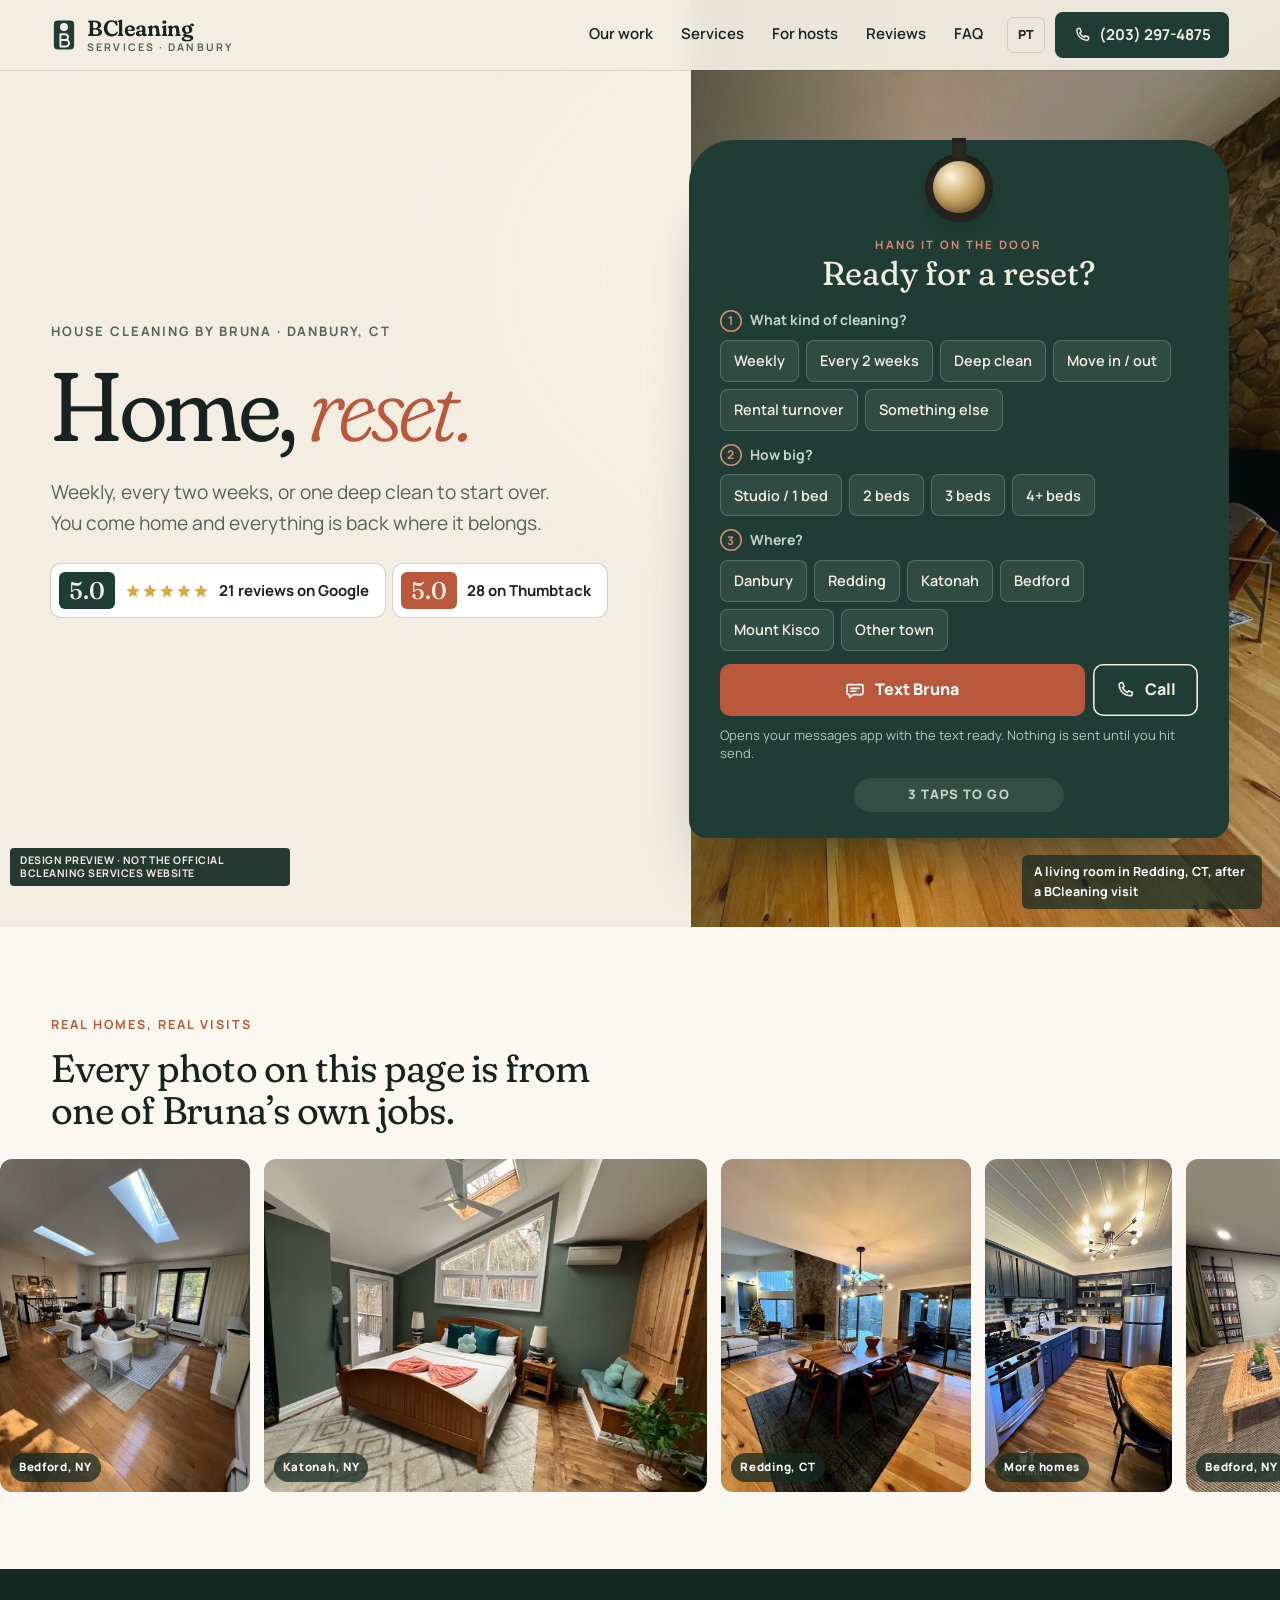
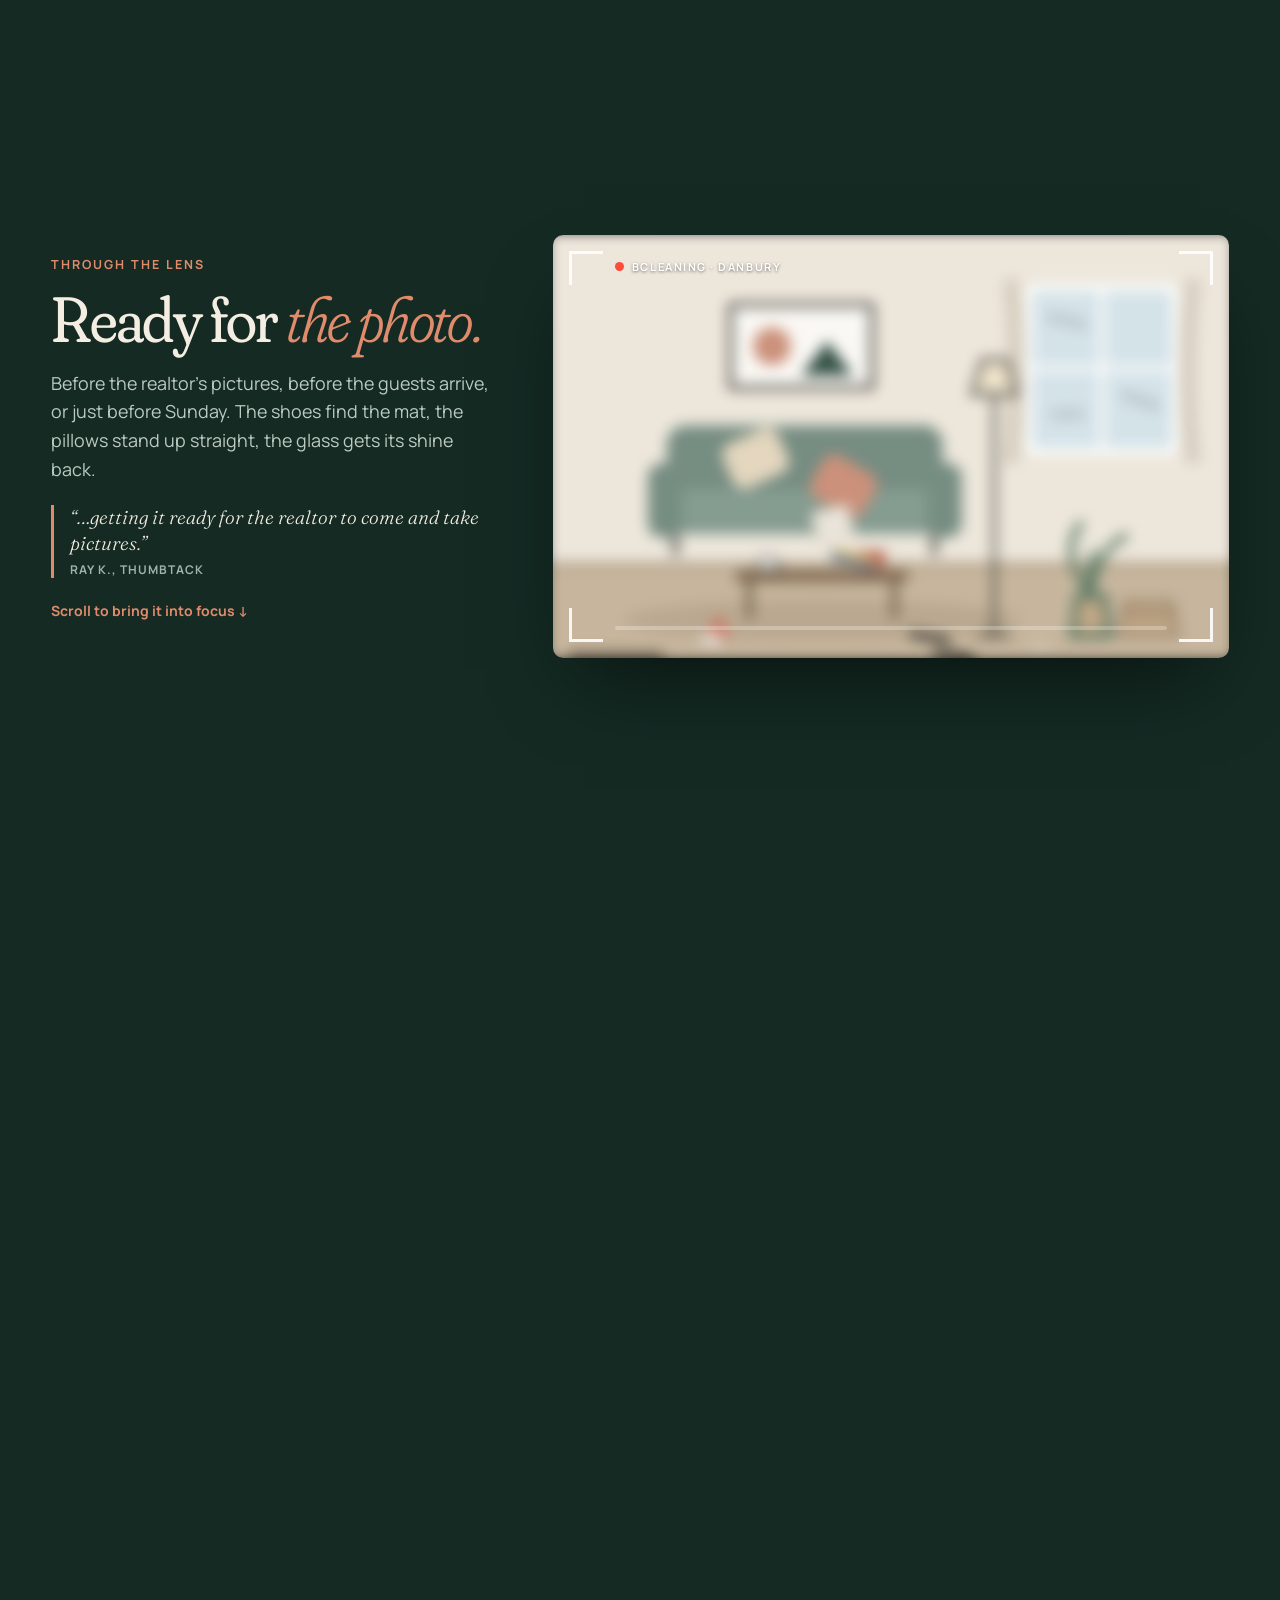
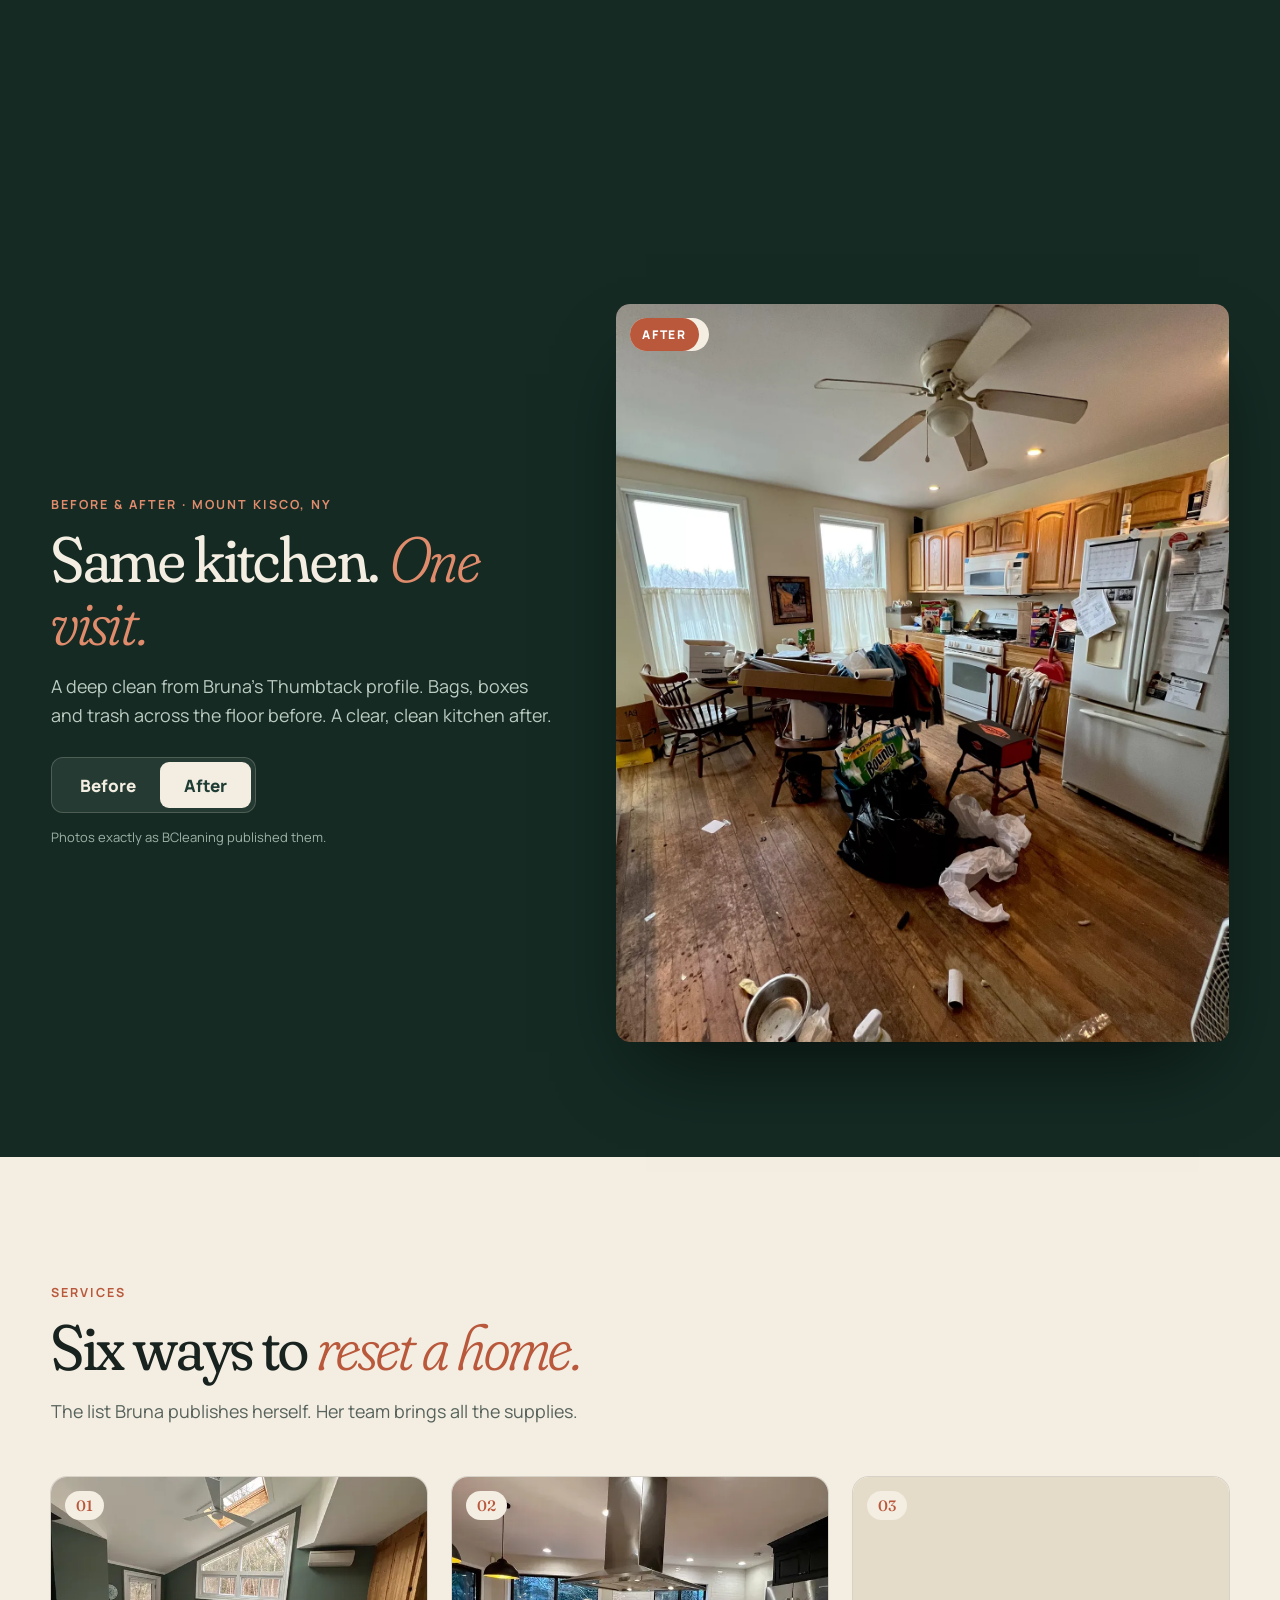
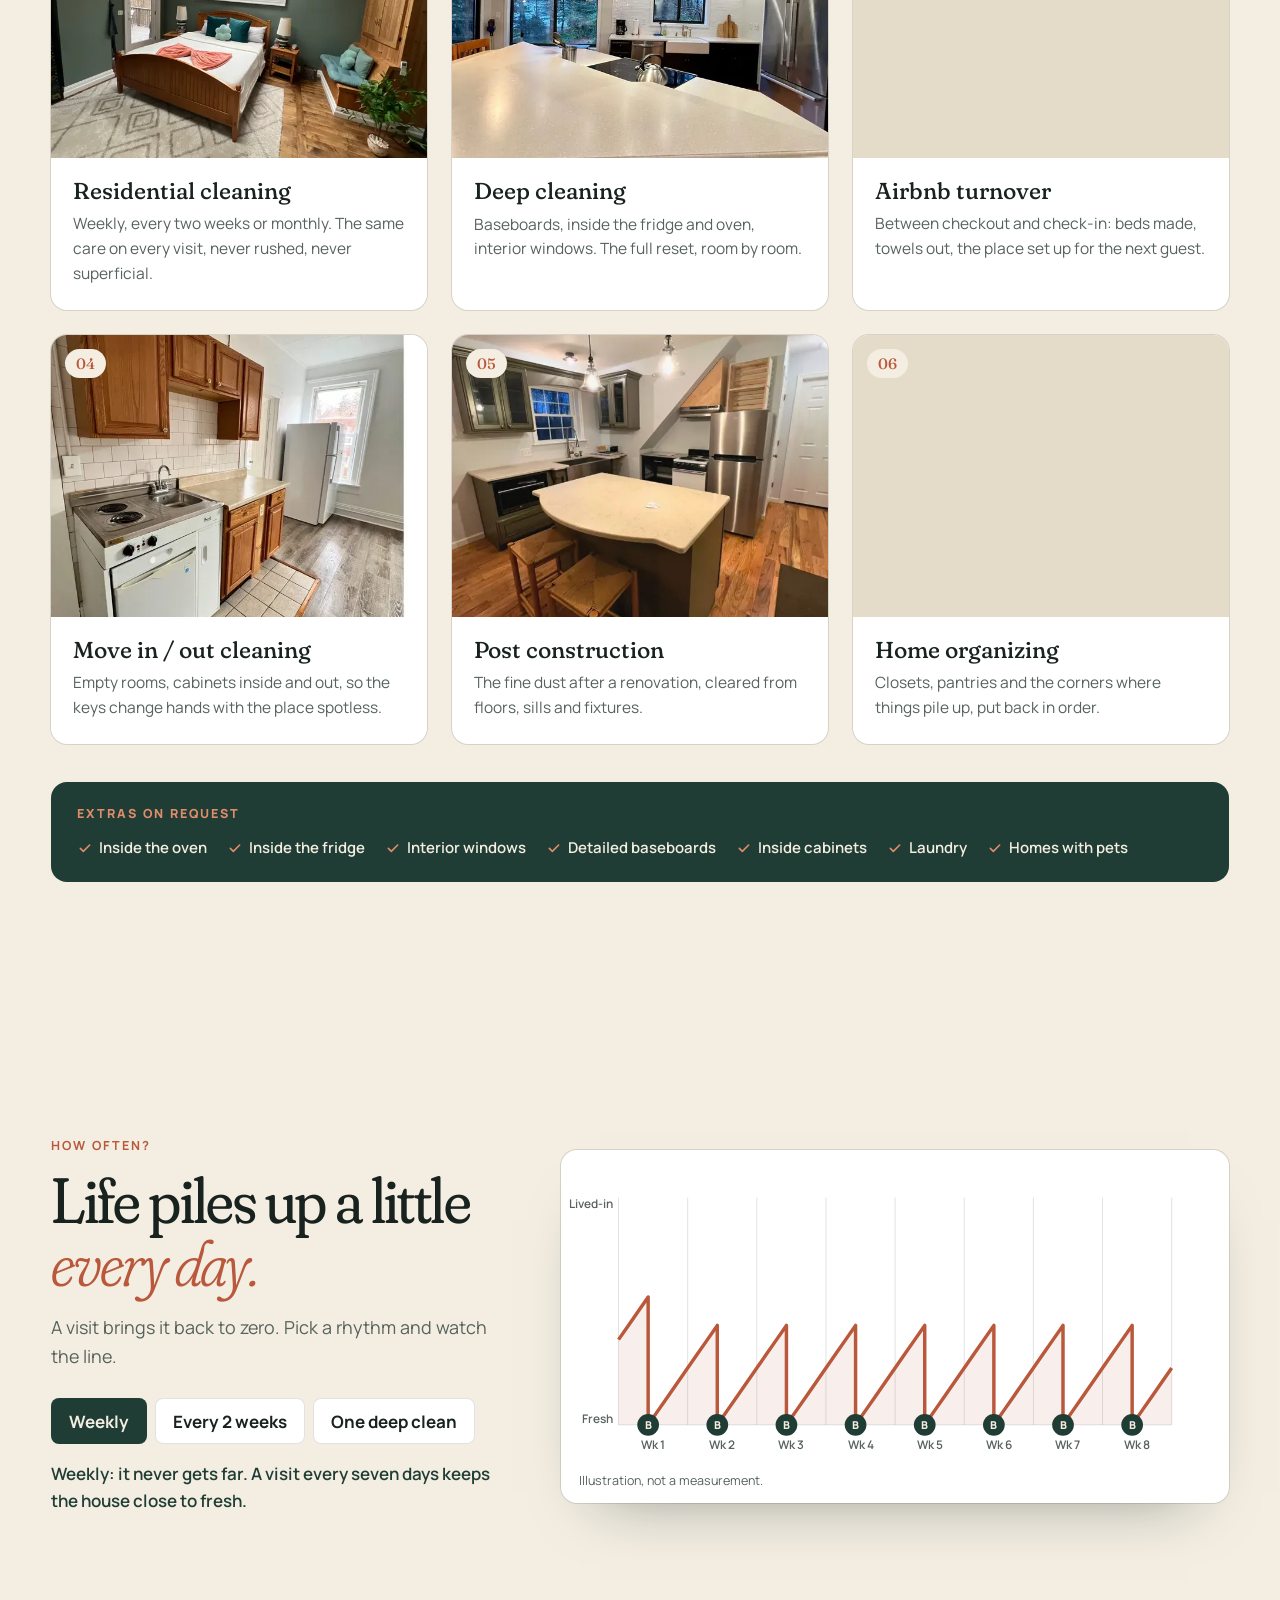
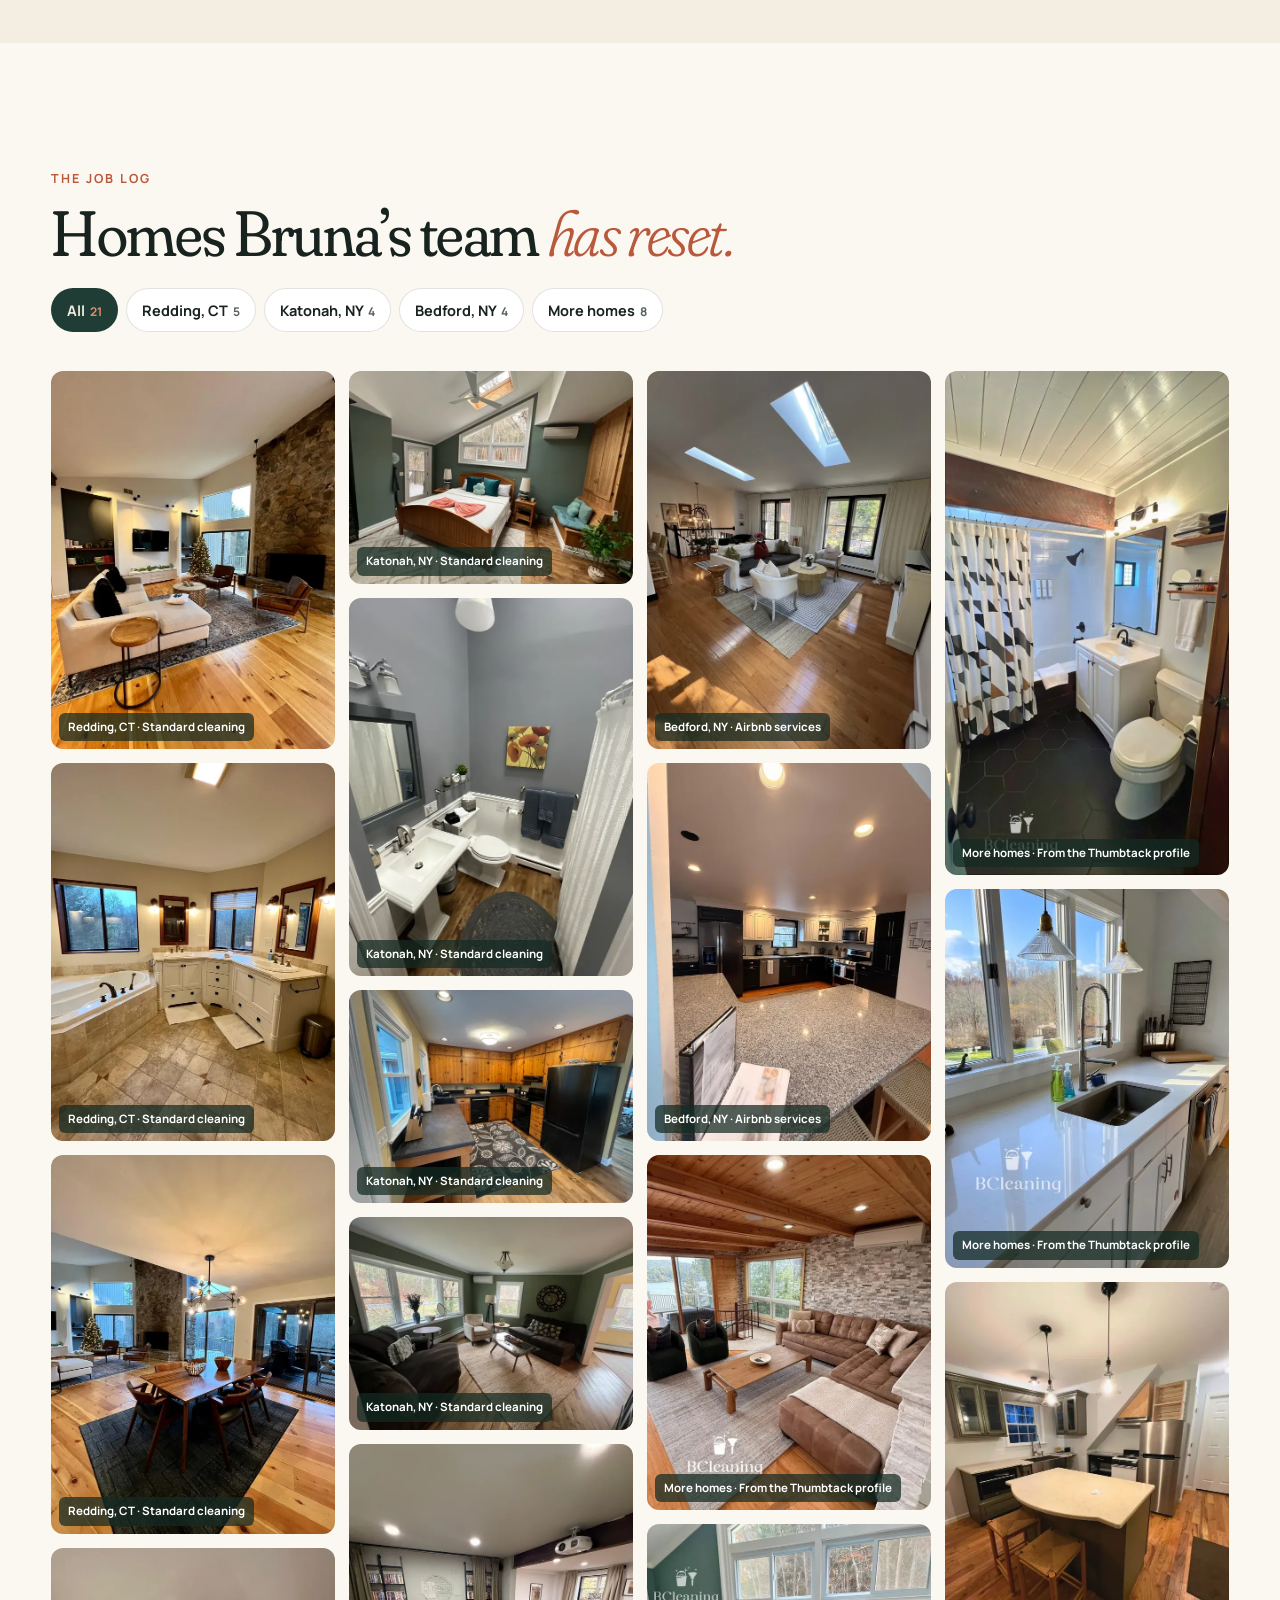
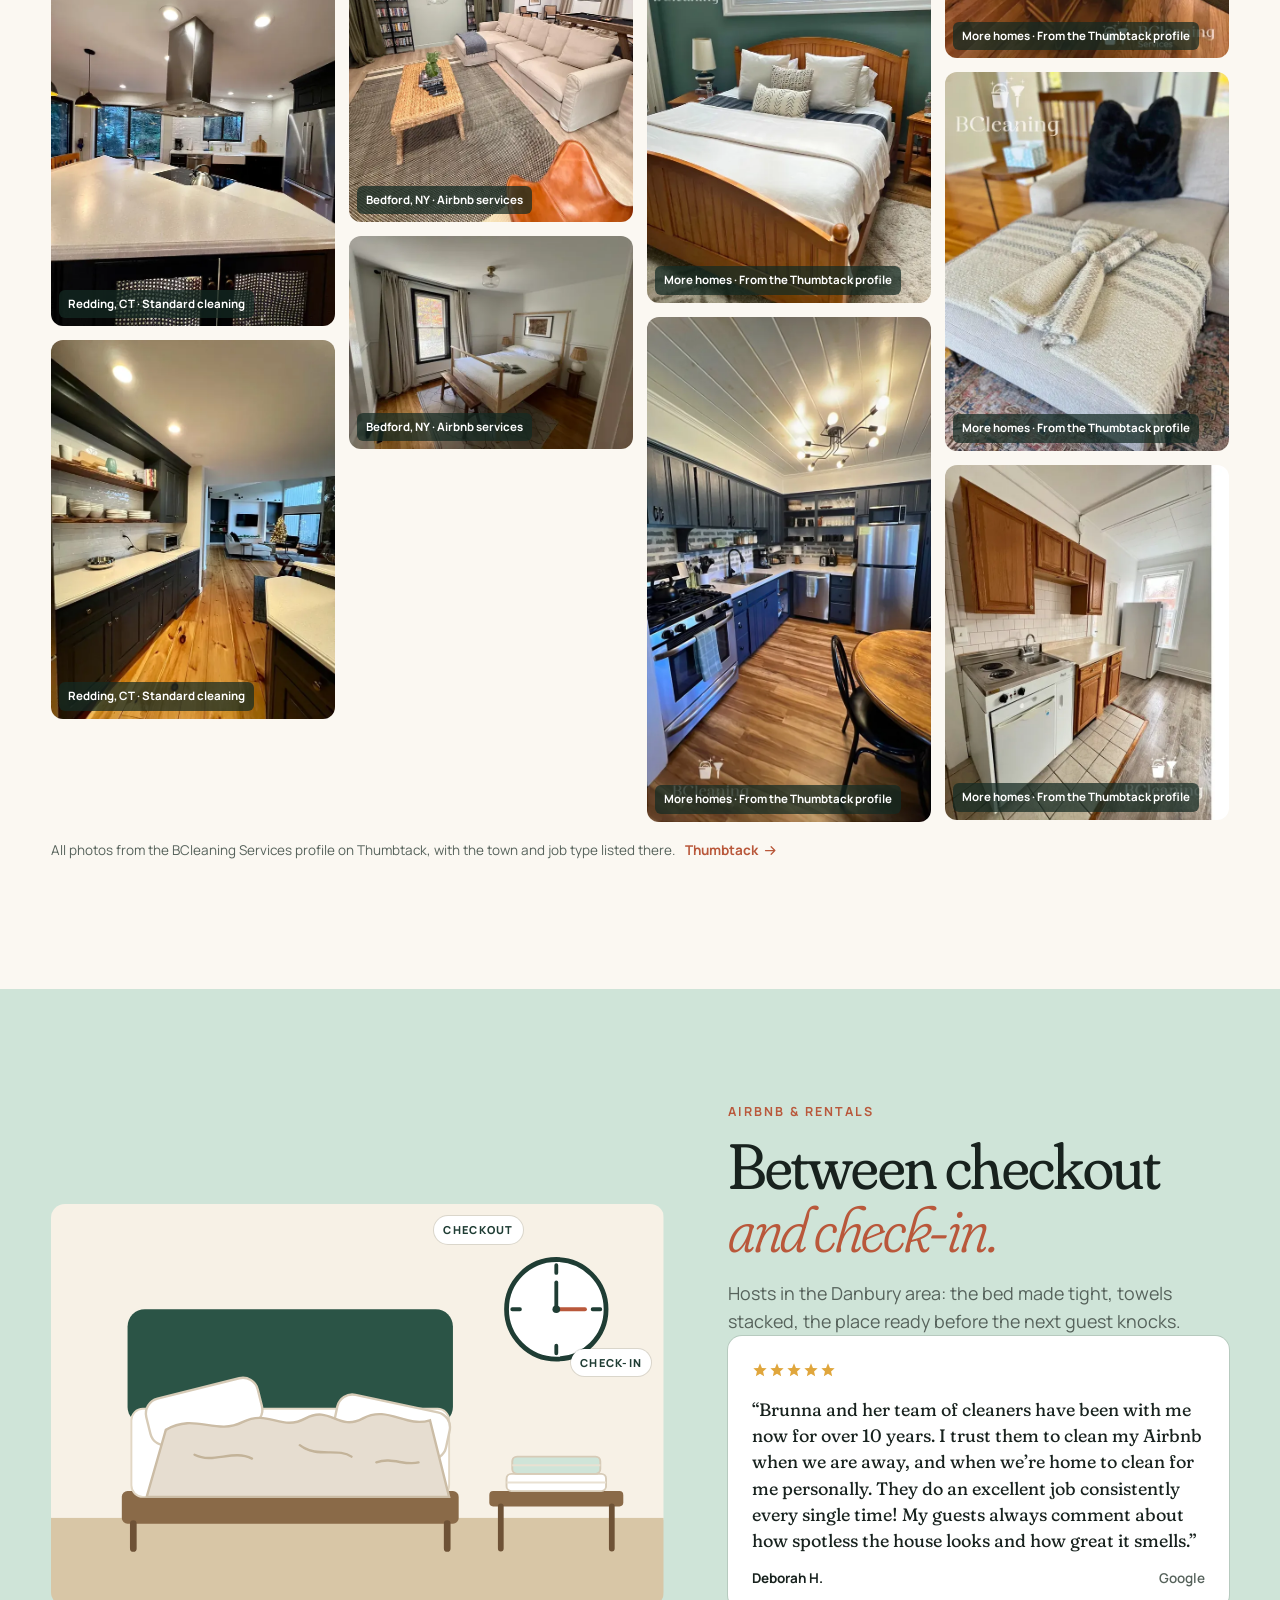
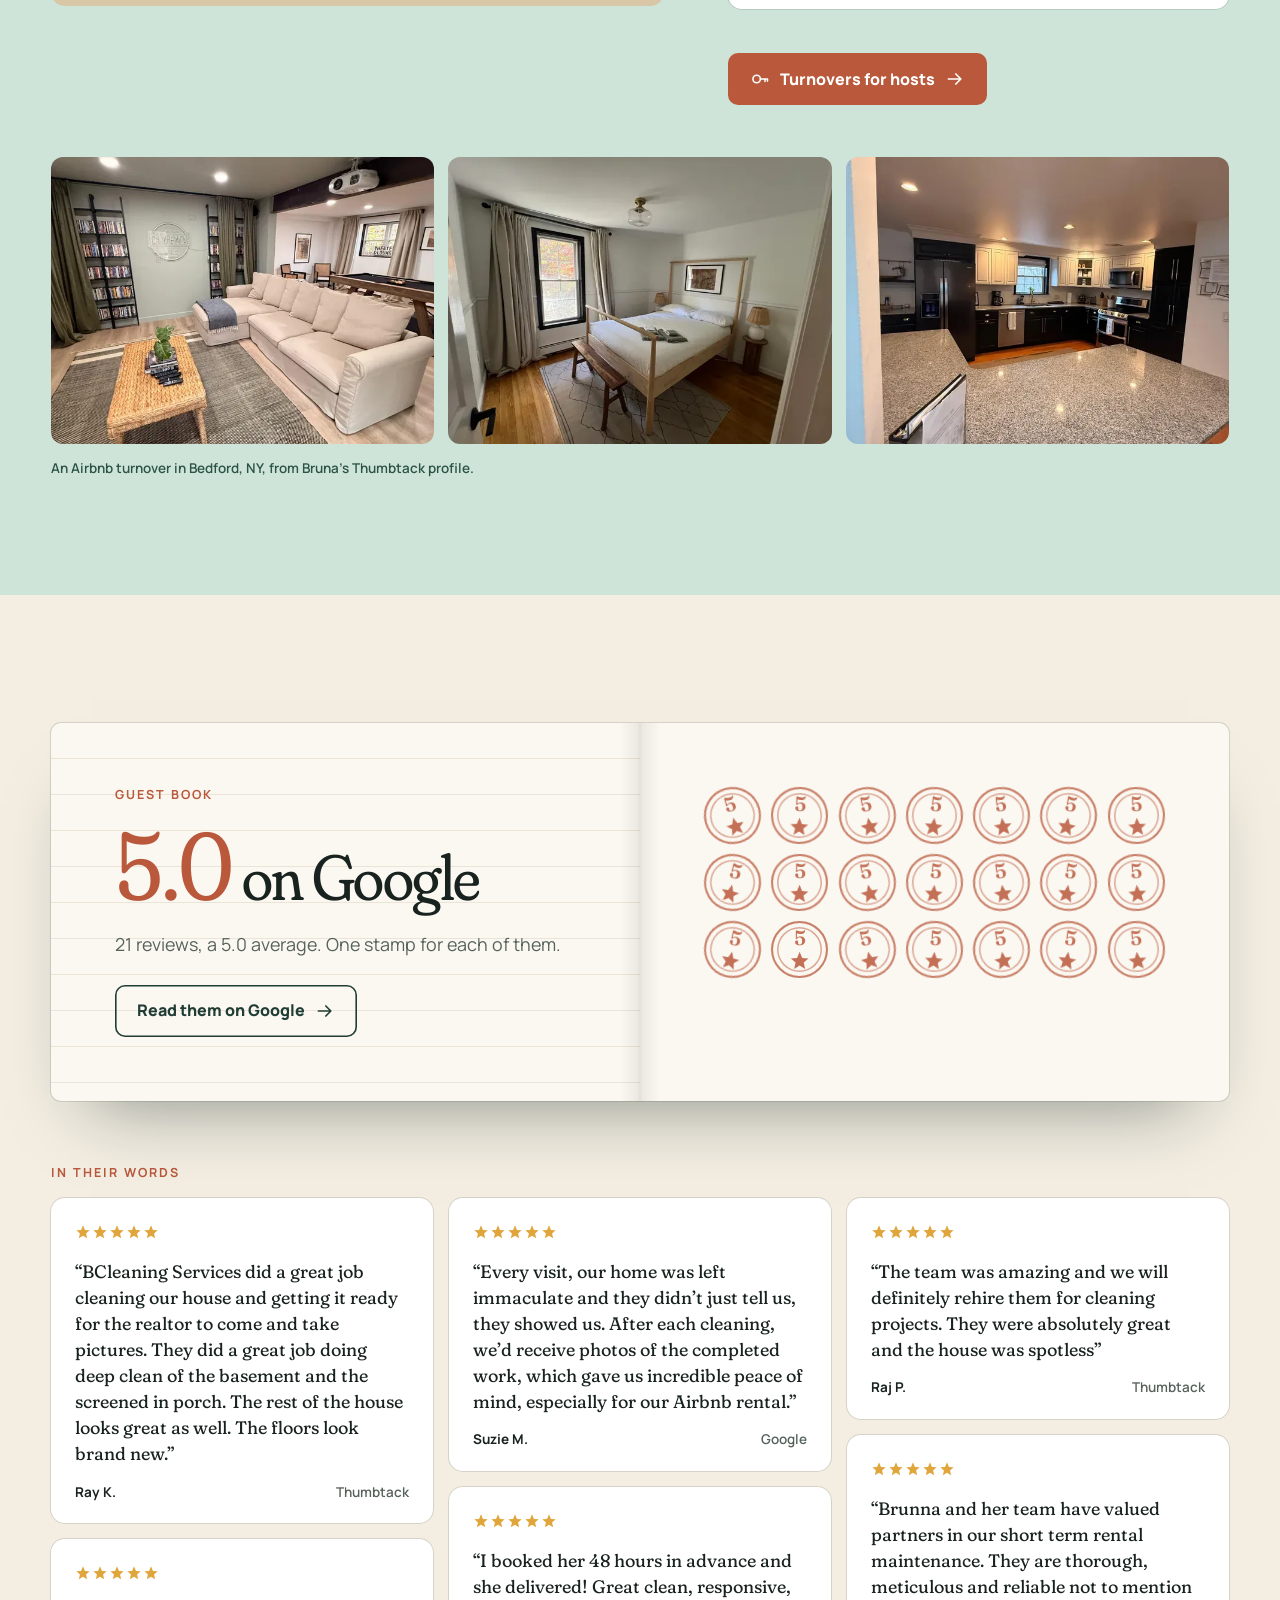
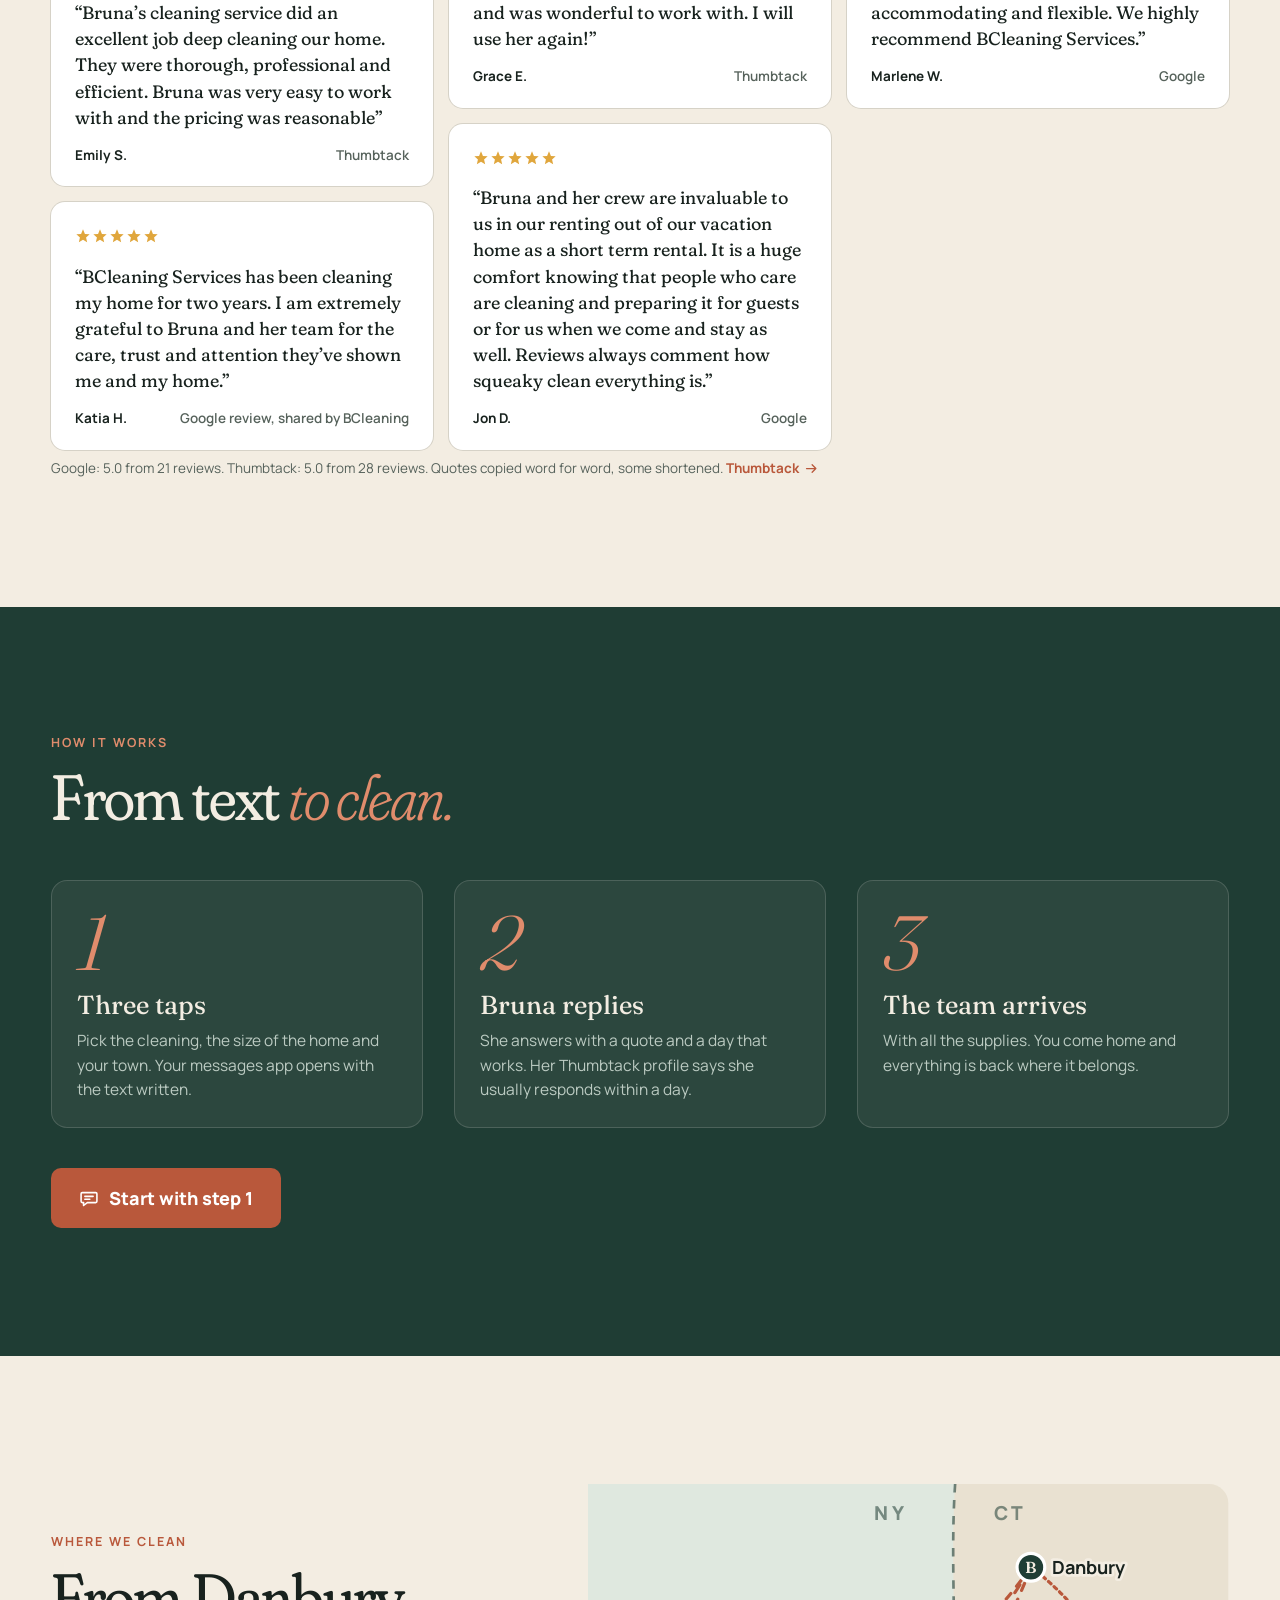
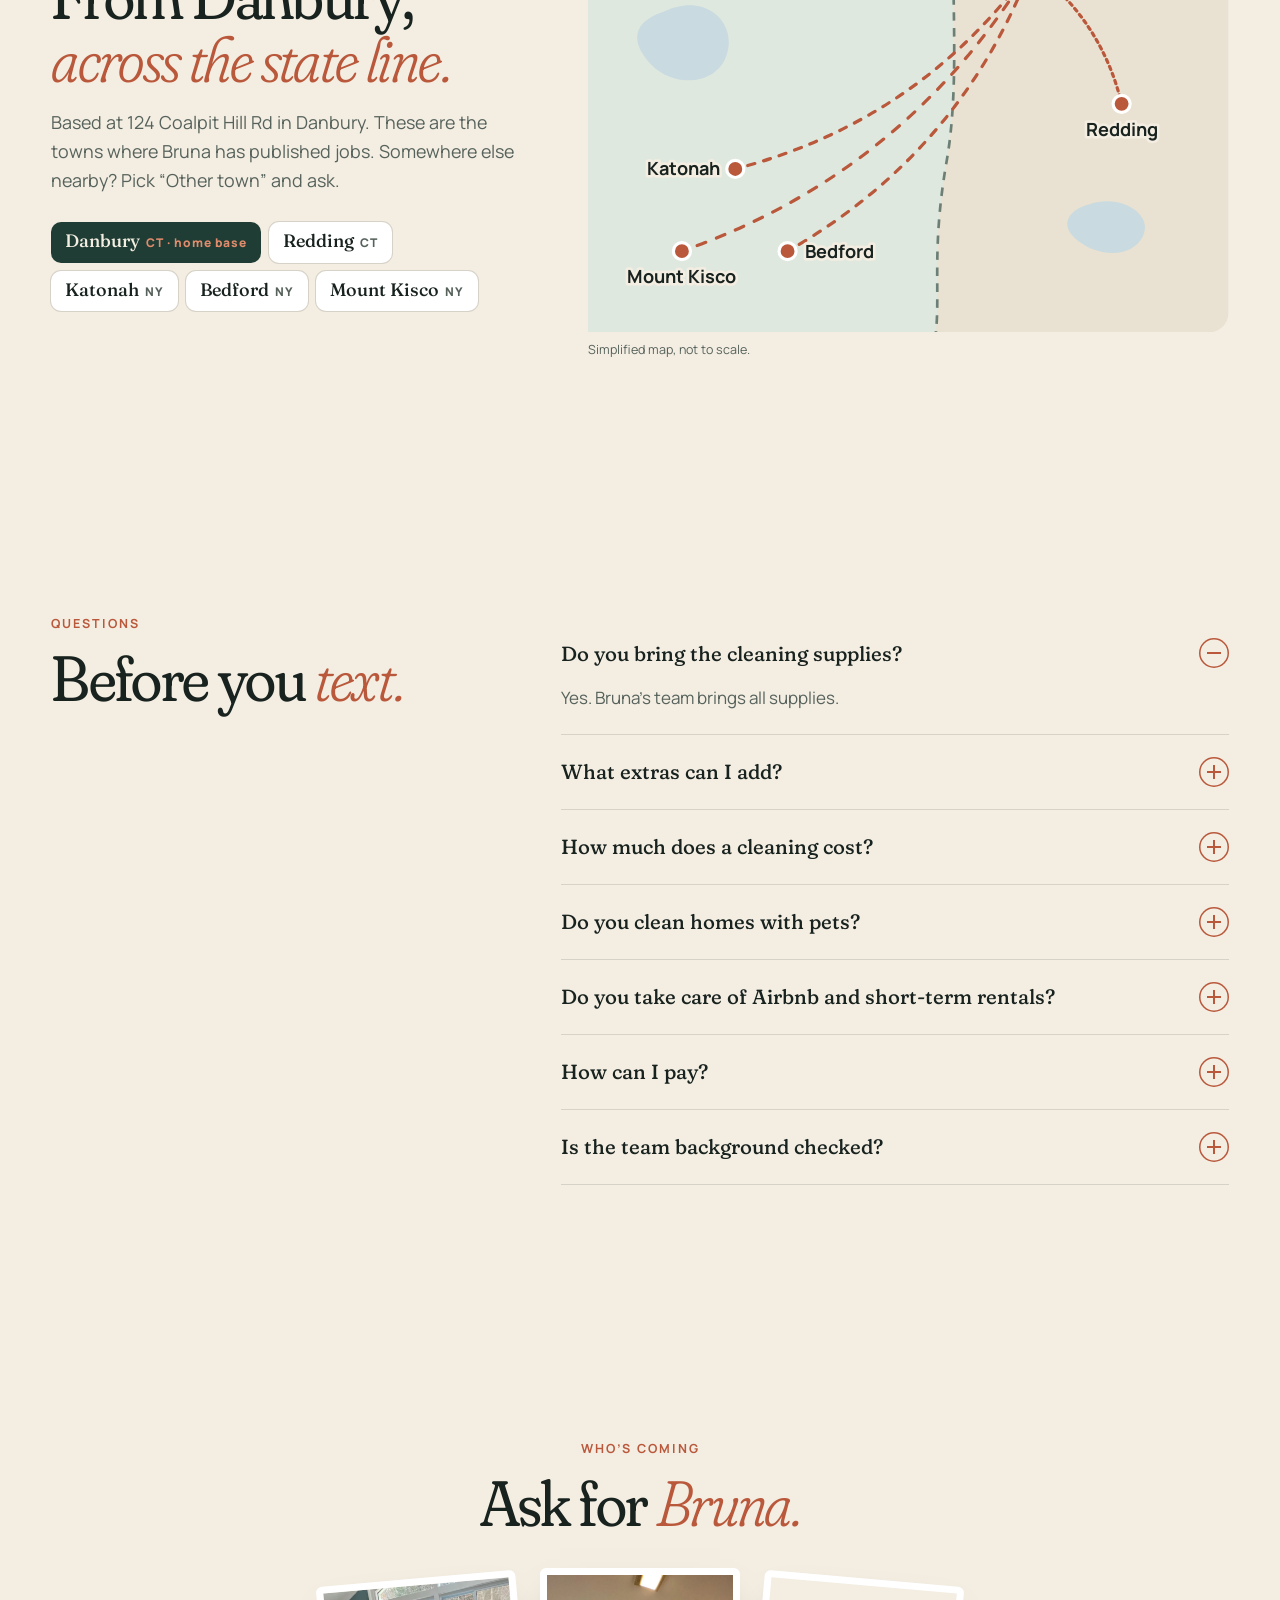
==== commit aec4743c: "BCleaning: fotos reais, avaliações e 13 seções Co-Authored-By: Claude Opus 5.5 <noreply@anthropic.co" ====
--- a/index.html
+++ b/index.html
@@ -7,11 +7,24 @@
 <title>BCleaning Services | House cleaning in Danbury, CT</title>
 <meta name="description" content="Weekly, biweekly and deep house cleaning by Bruna in Danbury, CT. 5.0 on Google. Text your quote request in three taps.">
 <meta name="theme-color" content="#1f3d34">
+<meta property="og:type" content="website">
+<meta property="og:site_name" content="BCleaning Services">
+<meta property="og:title" content="BCleaning Services | House cleaning in Danbury, CT">
+<meta property="og:description" content="Weekly, biweekly and deep house cleaning by Bruna in Danbury, CT. 5.0 on Google. Text your quote request in three taps.">
+<meta property="og:url" content="https://samuelotoni325.github.io/bcleaning-proposta/">
+<meta property="og:image" content="https://samuelotoni325.github.io/bcleaning-proposta/og.jpg">
+<meta property="og:image:width" content="1200">
+<meta property="og:image:height" content="630">
+<meta property="og:image:alt" content="BCleaning Services, house cleaning in Danbury, CT">
+<meta property="og:locale" content="en_US">
+<meta name="twitter:card" content="summary_large_image">
 <link rel="alternate" hreflang="pt-BR" href="pt/index.html">
 <link rel="icon" href="img/icon.svg" type="image/svg+xml">
 <link rel="preload" href="fonts/fraunces.woff2" as="font" type="font/woff2" crossorigin>
+<link rel="preload" href="img/redding-living.webp" as="image" media="(min-width: 1101px)">
+<link rel="preload" href="img/redding-living-s.webp" as="image" media="(max-width: 1100px)">
 <link rel="stylesheet" href="styles.css">
-<script type="application/ld+json">{"@context":"https://schema.org","@type":"HouseCleaningService","name":"BCleaning Services","telephone":"+1-203-297-4875","address":{"@type":"PostalAddress","addressLocality":"Danbury","addressRegion":"CT","addressCountry":"US"},"areaServed":"Danbury, Connecticut","sameAs":["https://www.thumbtack.com/ct/danbury/house-cleaning/bcleaning-services-llc/service/410758271688146946"],"aggregateRating":{"@type":"AggregateRating","ratingValue":"5.0","reviewCount":"21"}}</script>
+<script type="application/ld+json">{"@context":"https://schema.org","@type":"HouseCleaningService","name":"BCleaning Services","telephone":"+1-203-297-4875","address":{"@type":"PostalAddress","streetAddress":"124 Coalpit Hill Rd","addressLocality":"Danbury","addressRegion":"CT","postalCode":"06810","addressCountry":"US"},"areaServed":[{"@type":"City","name":"Danbury, CT"},{"@type":"City","name":"Redding, CT"},{"@type":"City","name":"Katonah, NY"},{"@type":"City","name":"Bedford, NY"},{"@type":"City","name":"Mount Kisco, NY"}],"sameAs":["https://www.thumbtack.com/ct/danbury/house-cleaning/bcleaning-services-llc/service/410758271688146946"],"image":"https://samuelotoni325.github.io/bcleaning-proposta/og.jpg","founder":{"@type":"Person","name":"Bruna"},"paymentAccepted":"Apple Pay, Cash, Check, Stripe, Venmo, Zelle","aggregateRating":{"@type":"AggregateRating","ratingValue":"5.0","reviewCount":"21"}}</script>
 </head>
 <body>
 
@@ -20,10 +33,11 @@
 <header class="hd" id="hd">
   <a class="brand" href="index.html" aria-label="BCleaning Services, home"><svg class="mark" viewBox="0 0 36 48" aria-hidden="true"><rect x="4" y="4" width="28" height="40" rx="5" fill="currentColor"/><circle cx="18" cy="13" r="5.5" fill="var(--bg-mark)"/><path d="M13 23h6.5a4 4 0 0 1 0 8H13Zm0 8h7.5a4.5 4.5 0 0 1 0 9H13Z" fill="none" stroke="var(--bg-mark)" stroke-width="2.6" stroke-linejoin="round"/></svg><span class="wm"><b>BCleaning</b><span>Services · Danbury</span></span></a>
   <nav class="hd-nav" aria-label="Main">
-    <a href="index.html#photo">The reset</a>
-    <a href="index.html#rhythm">How often</a>
+    <a href="index.html#work">Our work</a>
+    <a href="index.html#services">Services</a>
     <a href="hosts.html" >For hosts</a>
-    <a href="index.html#book">Reviews</a>
+    <a href="index.html#reviews">Reviews</a>
+    <a href="index.html#faq">FAQ</a>
   </nav>
   <div class="hd-right">
     <a class="lang" href="pt/index.html" hreflang="pt-BR" lang="pt-BR" aria-label="Ver em português">PT</a>
@@ -34,10 +48,12 @@
 <div class="mnav" id="mnav" hidden>
   <nav aria-label="Mobile">
     <a href="index.html">Home</a>
-    <a href="index.html#photo">The reset</a>
-    <a href="index.html#rhythm">How often</a>
+    <a href="index.html#work">Our work</a>
+    <a href="index.html#services">Services</a>
     <a href="hosts.html">For Airbnb hosts</a>
-    <a href="index.html#book">Reviews</a>
+    <a href="index.html#reviews">Reviews</a>
+    <a href="index.html#area">Where we clean</a>
+    <a href="index.html#faq">Questions</a>
   </nav>
   <div class="mnav-ctas">
     <a class="btn btn-clay" href="sms:+12032974875?&body=Hi%20Bruna!%20I%20found%20BCleaning%20Services%20on%20your%20website%20and%20I%E2%80%99d%20like%20a%20quote."><svg viewBox="0 0 24 24" aria-hidden="true"><path d="M4 5.5h16a1.5 1.5 0 0 1 1.5 1.5v9a1.5 1.5 0 0 1-1.5 1.5H10l-4.5 3.5V17.5H4A1.5 1.5 0 0 1 2.5 16V7A1.5 1.5 0 0 1 4 5.5Z" fill="none" stroke="currentColor" stroke-width="1.9" stroke-linejoin="round"/><path d="M7 10h10M7 13.5h6" stroke="currentColor" stroke-width="1.9" stroke-linecap="round"/></svg>Text Bruna</a>
@@ -47,13 +63,18 @@
 <main id="main" data-lang="en" data-phone="12032974875">
 
 <section class="hero" aria-labelledby="hero-h">
+  <figure class="hero-door"><img class="hd-img" src="img/redding-living.webp" width="1200" height="1600" alt="Living room with a stone fireplace after a standard cleaning in Redding, CT" fetchpriority="high"><figcaption>A living room in Redding, CT, after a BCleaning visit</figcaption></figure>
   <div class="hero-in">
     <div class="hero-copy">
       <p class="eyebrow">House cleaning by Bruna · Danbury, CT</p>
       <h1 id="hero-h" class="h1">Home, <em>reset.</em></h1>
       <p class="hero-sub">Weekly, every two weeks, or one deep clean to start over. You come home and everything is back where it belongs.</p>
-      <a class="proof" href="https://www.google.com/maps/search/?api=1&query=BCleaning+Services+Danbury+CT" target="_blank" rel="noopener"><b>5.0</b><span class="stars" aria-label="5 stars"><svg viewBox="0 0 24 24" aria-hidden="true"><path fill="currentColor" d="m12 2 2.9 6.9 7.1.6-5.4 4.7 1.6 7.1L12 17.6 5.8 21.3l1.6-7.1L2 9.5l7.1-.6Z"/></svg><svg viewBox="0 0 24 24" aria-hidden="true"><path fill="currentColor" d="m12 2 2.9 6.9 7.1.6-5.4 4.7 1.6 7.1L12 17.6 5.8 21.3l1.6-7.1L2 9.5l7.1-.6Z"/></svg><svg viewBox="0 0 24 24" aria-hidden="true"><path fill="currentColor" d="m12 2 2.9 6.9 7.1.6-5.4 4.7 1.6 7.1L12 17.6 5.8 21.3l1.6-7.1L2 9.5l7.1-.6Z"/></svg><svg viewBox="0 0 24 24" aria-hidden="true"><path fill="currentColor" d="m12 2 2.9 6.9 7.1.6-5.4 4.7 1.6 7.1L12 17.6 5.8 21.3l1.6-7.1L2 9.5l7.1-.6Z"/></svg><svg viewBox="0 0 24 24" aria-hidden="true"><path fill="currentColor" d="m12 2 2.9 6.9 7.1.6-5.4 4.7 1.6 7.1L12 17.6 5.8 21.3l1.6-7.1L2 9.5l7.1-.6Z"/></svg></span><span>21 reviews on Google</span></a>
-    </div>
+      <div class="proofs">
+        <a class="proof" href="https://www.google.com/maps/search/?api=1&query=BCleaning+Services+124+Coalpit+Hill+Rd+Danbury+CT" target="_blank" rel="noopener"><b>5.0</b><span class="stars" aria-label="5 stars"><svg viewBox="0 0 24 24" aria-hidden="true"><path fill="currentColor" d="m12 2 2.9 6.9 7.1.6-5.4 4.7 1.6 7.1L12 17.6 5.8 21.3l1.6-7.1L2 9.5l7.1-.6Z"/></svg><svg viewBox="0 0 24 24" aria-hidden="true"><path fill="currentColor" d="m12 2 2.9 6.9 7.1.6-5.4 4.7 1.6 7.1L12 17.6 5.8 21.3l1.6-7.1L2 9.5l7.1-.6Z"/></svg><svg viewBox="0 0 24 24" aria-hidden="true"><path fill="currentColor" d="m12 2 2.9 6.9 7.1.6-5.4 4.7 1.6 7.1L12 17.6 5.8 21.3l1.6-7.1L2 9.5l7.1-.6Z"/></svg><svg viewBox="0 0 24 24" aria-hidden="true"><path fill="currentColor" d="m12 2 2.9 6.9 7.1.6-5.4 4.7 1.6 7.1L12 17.6 5.8 21.3l1.6-7.1L2 9.5l7.1-.6Z"/></svg><svg viewBox="0 0 24 24" aria-hidden="true"><path fill="currentColor" d="m12 2 2.9 6.9 7.1.6-5.4 4.7 1.6 7.1L12 17.6 5.8 21.3l1.6-7.1L2 9.5l7.1-.6Z"/></svg></span><span>21 reviews on Google</span></a>
+        <a class="proof proof-tt" href="https://www.thumbtack.com/ct/danbury/house-cleaning/bcleaning-services-llc/service/410758271688146946" target="_blank" rel="noopener"><b>5.0</b><span>28 on Thumbtack</span></a>
+      </div>
+    </div>
+    <figure class="hero-m" aria-hidden="true"><img class="hm-img" src="img/redding-living-s.webp" width="640" height="853" alt="" fetchpriority="high"></figure>
     
 <div class="hanger-wrap">
   <span class="knob" aria-hidden="true"></span>
@@ -62,15 +83,14 @@
     <p class="h-k">Hang it on the door</p>
     <h2 id="q-h">Ready for a reset?</h2>
     <fieldset class="step"><legend><b>1</b>What kind of cleaning?</legend>
-      <div class="chips"><label class="chip"><input type="radio" name="svc" value="Weekly cleaning" data-id="weekly"><span>Weekly</span></label><label class="chip"><input type="radio" name="svc" value="Biweekly cleaning" data-id="biweekly"><span>Every 2 weeks</span></label><label class="chip"><input type="radio" name="svc" value="Deep cleaning" data-id="deep"><span>Deep clean</span></label><label class="chip"><input type="radio" name="svc" value="Short-term rental turnover" data-id="turnover"><span>Rental turnover</span></label><label class="chip"><input type="radio" name="svc" value="Something else" data-id="other"><span>Something else</span></label></div>
+      <div class="chips"><label class="chip"><input type="radio" name="svc" value="Weekly cleaning" data-id="weekly"><span>Weekly</span></label><label class="chip"><input type="radio" name="svc" value="Biweekly cleaning" data-id="biweekly"><span>Every 2 weeks</span></label><label class="chip"><input type="radio" name="svc" value="Deep cleaning" data-id="deep"><span>Deep clean</span></label><label class="chip"><input type="radio" name="svc" value="Move-in / move-out cleaning" data-id="move"><span>Move in / out</span></label><label class="chip"><input type="radio" name="svc" value="Short-term rental turnover" data-id="turnover"><span>Rental turnover</span></label><label class="chip"><input type="radio" name="svc" value="Something else" data-id="other"><span>Something else</span></label></div>
     </fieldset>
     <fieldset class="step"><legend><b>2</b>How big?</legend>
       <div class="chips"><label class="chip"><input type="radio" name="size" value="Studio / 1 bed" data-id="1"><span>Studio / 1 bed</span></label><label class="chip"><input type="radio" name="size" value="2 beds" data-id="2"><span>2 beds</span></label><label class="chip"><input type="radio" name="size" value="3 beds" data-id="3"><span>3 beds</span></label><label class="chip"><input type="radio" name="size" value="4+ beds" data-id="4"><span>4+ beds</span></label></div>
     </fieldset>
     <fieldset class="step"><legend><b>3</b>Where?</legend>
       <div class="chips">
-        <label class="chip"><input type="radio" name="town" value="Danbury" data-id="danbury"><span>Danbury</span></label>
-        <label class="chip"><input type="radio" name="town" value="a town near Danbury" data-id="other"><span>Nearby town</span></label>
+        <label class="chip"><input type="radio" name="town" value="Danbury, CT" data-id="danbury"><span>Danbury</span></label><label class="chip"><input type="radio" name="town" value="Redding, CT" data-id="redding"><span>Redding</span></label><label class="chip"><input type="radio" name="town" value="Katonah, NY" data-id="katonah"><span>Katonah</span></label><label class="chip"><input type="radio" name="town" value="Bedford, NY" data-id="bedford"><span>Bedford</span></label><label class="chip"><input type="radio" name="town" value="Mount Kisco, NY" data-id="mtkisco"><span>Mount Kisco</span></label><label class="chip"><input type="radio" name="town" value="another town" data-id="other"><span>Other town</span></label>
         <input class="town-in" name="townName" autocomplete="address-level2" placeholder="Which town?" aria-label="Town name" hidden>
       </div>
     </fieldset>
@@ -83,6 +103,14 @@
   </form>
 </div>
   </div>
+</section>
+
+<section class="reel" aria-labelledby="reel-h">
+  <div class="reel-head">
+    <p class="kicker">Real homes, real visits</p>
+    <h2 id="reel-h" class="reel-t">Every photo on this page is from one of Bruna’s own jobs.</h2>
+  </div>
+  <div class="reel-track" aria-hidden="true"><div class="reel-row"><span class="reel-ph"><img class="" src="img/bedford-great-room.webp" width="640" height="853" alt="" loading="lazy" decoding="async"><i>Bedford, NY</i></span><span class="reel-ph"><img class="" src="img/katonah-bedroom.webp" width="640" height="480" alt="" loading="lazy" decoding="async"><i>Katonah, NY</i></span><span class="reel-ph"><img class="" src="img/redding-dining.webp" width="640" height="853" alt="" loading="lazy" decoding="async"><i>Redding, CT</i></span><span class="reel-ph"><img class="" src="img/navy-kitchen.webp" width="640" height="1138" alt="" loading="lazy" decoding="async"><i>More homes</i></span><span class="reel-ph"><img class="" src="img/bedford-living.webp" width="640" height="853" alt="" loading="lazy" decoding="async"><i>Bedford, NY</i></span><span class="reel-ph"><img class="" src="img/katonah-kitchen.webp" width="640" height="480" alt="" loading="lazy" decoding="async"><i>Katonah, NY</i></span><span class="reel-ph"><img class="" src="img/redding-bath-s.webp" width="640" height="853" alt="" loading="lazy" decoding="async"><i>Redding, CT</i></span><span class="reel-ph"><img class="" src="img/den.webp" width="640" height="800" alt="" loading="lazy" decoding="async"><i>More homes</i></span><span class="reel-ph"><img class="" src="img/bedford-great-room.webp" width="640" height="853" alt="" loading="lazy" decoding="async"><i>Bedford, NY</i></span><span class="reel-ph"><img class="" src="img/katonah-bedroom.webp" width="640" height="480" alt="" loading="lazy" decoding="async"><i>Katonah, NY</i></span><span class="reel-ph"><img class="" src="img/redding-dining.webp" width="640" height="853" alt="" loading="lazy" decoding="async"><i>Redding, CT</i></span><span class="reel-ph"><img class="" src="img/navy-kitchen.webp" width="640" height="1138" alt="" loading="lazy" decoding="async"><i>More homes</i></span><span class="reel-ph"><img class="" src="img/bedford-living.webp" width="640" height="853" alt="" loading="lazy" decoding="async"><i>Bedford, NY</i></span><span class="reel-ph"><img class="" src="img/katonah-kitchen.webp" width="640" height="480" alt="" loading="lazy" decoding="async"><i>Katonah, NY</i></span><span class="reel-ph"><img class="" src="img/redding-bath-s.webp" width="640" height="853" alt="" loading="lazy" decoding="async"><i>Redding, CT</i></span><span class="reel-ph"><img class="" src="img/den.webp" width="640" height="800" alt="" loading="lazy" decoding="async"><i>More homes</i></span></div></div>
 </section>
 
 <section class="photo" id="photo" aria-labelledby="photo-h">
@@ -91,6 +119,7 @@
       <p class="kicker">Through the lens</p>
       <h2 id="photo-h" class="h2">Ready for <em>the photo.</em></h2>
       <p class="lede">Before the realtor’s pictures, before the guests arrive, or just before Sunday. The shoes find the mat, the pillows stand up straight, the glass gets its shine back.</p>
+      <blockquote class="vf-quote" lang="en">“…getting it ready for the realtor to come and take pictures.” <cite>Ray K., Thumbtack</cite></blockquote>
       <p class="focus-hint">Scroll to bring it into focus ↓</p>
     </div>
     <figure class="vf">
@@ -130,6 +159,32 @@
   </div>
 </section>
 
+<section class="ba" id="before-after" aria-labelledby="ba-h">
+  <div class="ba-in">
+    <div class="ba-copy">
+      <p class="kicker">Before & after · Mount Kisco, NY</p>
+      <h2 id="ba-h" class="h2">Same kitchen. <em>One visit.</em></h2>
+      <p class="lede">A deep clean from Bruna’s Thumbtack profile. Bags, boxes and trash across the floor before. A clear, clean kitchen after.</p>
+      <div class="ba-toggle" role="group" aria-label="Show before or after">
+        <button type="button" data-ba="before" aria-pressed="false">Before</button>
+        <button type="button" data-ba="after" aria-pressed="true">After</button>
+      </div>
+      <p class="ba-note">Photos exactly as BCleaning published them.</p>
+    </div>
+    <figure class="ba-stage is-after" data-ba-stage>
+      <span class="ba-ph before"><img class="" src="img/mtkisco-before.webp" width="1400" height="1866" alt="Before: kitchen covered in bags, boxes and trash, Mount Kisco, NY" loading="lazy" decoding="async"><i>Before</i></span>
+      <span class="ba-ph after"><img class="" src="img/mtkisco-after.webp" width="1400" height="1866" alt="After: the same kitchen clean, floor clear, Mount Kisco, NY" loading="lazy" decoding="async"><i>After</i></span>
+      <span class="ba-wipe" aria-hidden="true"></span>
+    </figure>
+  </div>
+</section>
+
+<section class="sec svc" id="services" aria-labelledby="svc-h">
+  <header class="sec-head"><p class="kicker">Services</p><h2 id="svc-h" class="h2">Six ways to <em>reset a home.</em></h2><p class="lede">The list Bruna publishes herself. Her team brings all the supplies.</p></header>
+  <ol class="svc-list"><li class="svc-i"><span class="svc-ph"><img class="" src="img/katonah-bedroom.webp" width="640" height="480" alt="Bedroom with the bed made, Katonah, NY" loading="lazy" decoding="async"></span><span class="svc-n">01</span><h3>Residential cleaning</h3><p>Weekly, every two weeks or monthly. The same care on every visit, never rushed, never superficial.</p></li><li class="svc-i"><span class="svc-ph"><img class="" src="img/redding-kitchen.webp" width="640" height="853" alt="Kitchen island wiped clean, Redding, CT" loading="lazy" decoding="async"></span><span class="svc-n">02</span><h3>Deep cleaning</h3><p>Baseboards, inside the fridge and oven, interior windows. The full reset, room by room.</p></li><li class="svc-i"><span class="svc-ph"><img class="" src="img/bedford-bedroom.webp" width="640" height="480" alt="Airbnb bedroom with the bed made, Bedford, NY" loading="lazy" decoding="async"></span><span class="svc-n">03</span><h3>Airbnb turnover</h3><p>Between checkout and check-in: beds made, towels out, the place set up for the next guest.</p></li><li class="svc-i"><span class="svc-ph"><img class="" src="img/kitchenette.webp" width="640" height="800" alt="Compact kitchen with white tile" loading="lazy" decoding="async"></span><span class="svc-n">04</span><h3>Move in / out cleaning</h3><p>Empty rooms, cabinets inside and out, so the keys change hands with the place spotless.</p></li><li class="svc-i"><span class="svc-ph"><img class="" src="img/island.webp" width="640" height="849" alt="Kitchen island and pendant lights" loading="lazy" decoding="async"></span><span class="svc-n">05</span><h3>Post construction</h3><p>The fine dust after a renovation, cleared from floors, sills and fixtures.</p></li><li class="svc-i"><span class="svc-ph"><img class="" src="img/redding-pantry.webp" width="640" height="853" alt="Kitchen counters and open shelves, Redding, CT" loading="lazy" decoding="async"></span><span class="svc-n">06</span><h3>Home organizing</h3><p>Closets, pantries and the corners where things pile up, put back in order.</p></li></ol>
+  <div class="extras"><p class="extras-k">Extras on request</p><ul><li><svg viewBox="0 0 24 24" aria-hidden="true"><path d="m5 12.5 4.5 4.5L19 7.5" fill="none" stroke="currentColor" stroke-width="2.4" stroke-linecap="round" stroke-linejoin="round"/></svg>Inside the oven</li><li><svg viewBox="0 0 24 24" aria-hidden="true"><path d="m5 12.5 4.5 4.5L19 7.5" fill="none" stroke="currentColor" stroke-width="2.4" stroke-linecap="round" stroke-linejoin="round"/></svg>Inside the fridge</li><li><svg viewBox="0 0 24 24" aria-hidden="true"><path d="m5 12.5 4.5 4.5L19 7.5" fill="none" stroke="currentColor" stroke-width="2.4" stroke-linecap="round" stroke-linejoin="round"/></svg>Interior windows</li><li><svg viewBox="0 0 24 24" aria-hidden="true"><path d="m5 12.5 4.5 4.5L19 7.5" fill="none" stroke="currentColor" stroke-width="2.4" stroke-linecap="round" stroke-linejoin="round"/></svg>Detailed baseboards</li><li><svg viewBox="0 0 24 24" aria-hidden="true"><path d="m5 12.5 4.5 4.5L19 7.5" fill="none" stroke="currentColor" stroke-width="2.4" stroke-linecap="round" stroke-linejoin="round"/></svg>Inside cabinets</li><li><svg viewBox="0 0 24 24" aria-hidden="true"><path d="m5 12.5 4.5 4.5L19 7.5" fill="none" stroke="currentColor" stroke-width="2.4" stroke-linecap="round" stroke-linejoin="round"/></svg>Laundry</li><li><svg viewBox="0 0 24 24" aria-hidden="true"><path d="m5 12.5 4.5 4.5L19 7.5" fill="none" stroke="currentColor" stroke-width="2.4" stroke-linecap="round" stroke-linejoin="round"/></svg>Homes with pets</li></ul></div>
+</section>
+
 <section class="sec rhythm" id="rhythm" aria-labelledby="rh-h">
   <div class="rh-grid">
     <div>
@@ -154,6 +209,27 @@
       <figcaption>Illustration, not a measurement.</figcaption>
     </figure>
   </div>
+</section>
+
+<section class="work" id="work" aria-labelledby="work-h">
+  <div class="work-in">
+    <header class="work-head">
+      <div><p class="kicker">The job log</p><h2 id="work-h" class="h2">Homes Bruna’s team <em>has reset.</em></h2></div>
+      <div class="work-tabs" role="tablist" aria-label="Filter by job">
+        <button type="button" role="tab" aria-selected="true" data-job="all">All <span>21</span></button>
+        <button type="button" role="tab" aria-selected="false" data-job="redding">Redding, CT <span>5</span></button><button type="button" role="tab" aria-selected="false" data-job="katonah">Katonah, NY <span>4</span></button><button type="button" role="tab" aria-selected="false" data-job="bedford">Bedford, NY <span>4</span></button><button type="button" role="tab" aria-selected="false" data-job="more">More homes <span>8</span></button>
+      </div>
+    </header>
+    <div class="work-grid" data-grid><button type="button" class="wk" data-job="redding" data-i="0" aria-label="Open photo: Living room with a stone fireplace after a standard cleaning in Redding, CT"><img class="" src="img/redding-living-s.webp" width="640" height="853" alt="Living room with a stone fireplace after a standard cleaning in Redding, CT" loading="lazy" decoding="async"><span class="wk-tag">Redding, CT · Standard cleaning</span></button><button type="button" class="wk" data-job="redding" data-i="1" aria-label="Open photo: Primary bathroom with a soaking tub, Redding, CT"><img class="" src="img/redding-bath-s.webp" width="640" height="853" alt="Primary bathroom with a soaking tub, Redding, CT" loading="lazy" decoding="async"><span class="wk-tag">Redding, CT · Standard cleaning</span></button><button type="button" class="wk" data-job="redding" data-i="2" aria-label="Open photo: Dining area with a wood table, Redding, CT"><img class="" src="img/redding-dining.webp" width="640" height="853" alt="Dining area with a wood table, Redding, CT" loading="lazy" decoding="async"><span class="wk-tag">Redding, CT · Standard cleaning</span></button><button type="button" class="wk" data-job="redding" data-i="3" aria-label="Open photo: Kitchen island wiped clean, Redding, CT"><img class="" src="img/redding-kitchen.webp" width="640" height="853" alt="Kitchen island wiped clean, Redding, CT" loading="lazy" decoding="async"><span class="wk-tag">Redding, CT · Standard cleaning</span></button><button type="button" class="wk" data-job="redding" data-i="4" aria-label="Open photo: Kitchen counters and open shelves, Redding, CT"><img class="" src="img/redding-pantry.webp" width="640" height="853" alt="Kitchen counters and open shelves, Redding, CT" loading="lazy" decoding="async"><span class="wk-tag">Redding, CT · Standard cleaning</span></button><button type="button" class="wk" data-job="katonah" data-i="5" aria-label="Open photo: Bedroom with the bed made, Katonah, NY"><img class="" src="img/katonah-bedroom.webp" width="640" height="480" alt="Bedroom with the bed made, Katonah, NY" loading="lazy" decoding="async"><span class="wk-tag">Katonah, NY · Standard cleaning</span></button><button type="button" class="wk" data-job="katonah" data-i="6" aria-label="Open photo: Bathroom with fresh towels, Katonah, NY"><img class="" src="img/katonah-bath.webp" width="640" height="853" alt="Bathroom with fresh towels, Katonah, NY" loading="lazy" decoding="async"><span class="wk-tag">Katonah, NY · Standard cleaning</span></button><button type="button" class="wk" data-job="katonah" data-i="7" aria-label="Open photo: Wood kitchen after cleaning, Katonah, NY"><img class="" src="img/katonah-kitchen.webp" width="640" height="480" alt="Wood kitchen after cleaning, Katonah, NY" loading="lazy" decoding="async"><span class="wk-tag">Katonah, NY · Standard cleaning</span></button><button type="button" class="wk" data-job="katonah" data-i="8" aria-label="Open photo: Living room, Katonah, NY"><img class="" src="img/katonah-living.webp" width="640" height="480" alt="Living room, Katonah, NY" loading="lazy" decoding="async"><span class="wk-tag">Katonah, NY · Standard cleaning</span></button><button type="button" class="wk" data-job="bedford" data-i="9" aria-label="Open photo: Airbnb living room ready for guests, Bedford, NY"><img class="" src="img/bedford-living.webp" width="640" height="853" alt="Airbnb living room ready for guests, Bedford, NY" loading="lazy" decoding="async"><span class="wk-tag">Bedford, NY · Airbnb services</span></button><button type="button" class="wk" data-job="bedford" data-i="10" aria-label="Open photo: Airbnb bedroom with the bed made, Bedford, NY"><img class="" src="img/bedford-bedroom.webp" width="640" height="480" alt="Airbnb bedroom with the bed made, Bedford, NY" loading="lazy" decoding="async"><span class="wk-tag">Bedford, NY · Airbnb services</span></button><button type="button" class="wk" data-job="bedford" data-i="11" aria-label="Open photo: Sunlit great room in an Airbnb, Bedford, NY"><img class="" src="img/bedford-great-room.webp" width="640" height="853" alt="Sunlit great room in an Airbnb, Bedford, NY" loading="lazy" decoding="async"><span class="wk-tag">Bedford, NY · Airbnb services</span></button><button type="button" class="wk" data-job="bedford" data-i="12" aria-label="Open photo: Airbnb kitchen with granite island, Bedford, NY"><img class="" src="img/bedford-kitchen.webp" width="640" height="853" alt="Airbnb kitchen with granite island, Bedford, NY" loading="lazy" decoding="async"><span class="wk-tag">Bedford, NY · Airbnb services</span></button><button type="button" class="wk" data-job="more" data-i="13" aria-label="Open photo: Den with a sectional sofa and wood ceiling"><img class="" src="img/den.webp" width="640" height="800" alt="Den with a sectional sofa and wood ceiling" loading="lazy" decoding="async"><span class="wk-tag">More homes · From the Thumbtack profile</span></button><button type="button" class="wk" data-job="more" data-i="14" aria-label="Open photo: Bed made with layered pillows"><img class="" src="img/green-bedroom.webp" width="640" height="853" alt="Bed made with layered pillows" loading="lazy" decoding="async"><span class="wk-tag">More homes · From the Thumbtack profile</span></button><button type="button" class="wk" data-job="more" data-i="15" aria-label="Open photo: Navy kitchen with stainless appliances"><img class="" src="img/navy-kitchen.webp" width="640" height="1138" alt="Navy kitchen with stainless appliances" loading="lazy" decoding="async"><span class="wk-tag">More homes · From the Thumbtack profile</span></button><button type="button" class="wk" data-job="more" data-i="16" aria-label="Open photo: Small bathroom with black hex tile"><img class="" src="img/tile-bath.webp" width="640" height="1138" alt="Small bathroom with black hex tile" loading="lazy" decoding="async"><span class="wk-tag">More homes · From the Thumbtack profile</span></button><button type="button" class="wk" data-job="more" data-i="17" aria-label="Open photo: Kitchen sink under the window"><img class="" src="img/sink.webp" width="640" height="853" alt="Kitchen sink under the window" loading="lazy" decoding="async"><span class="wk-tag">More homes · From the Thumbtack profile</span></button><button type="button" class="wk" data-job="more" data-i="18" aria-label="Open photo: Kitchen island and pendant lights"><img class="" src="img/island.webp" width="640" height="849" alt="Kitchen island and pendant lights" loading="lazy" decoding="async"><span class="wk-tag">More homes · From the Thumbtack profile</span></button><button type="button" class="wk" data-job="more" data-i="19" aria-label="Open photo: Throw blanket folded on a chaise"><img class="" src="img/folded-throw.webp" width="640" height="853" alt="Throw blanket folded on a chaise" loading="lazy" decoding="async"><span class="wk-tag">More homes · From the Thumbtack profile</span></button><button type="button" class="wk" data-job="more" data-i="20" aria-label="Open photo: Compact kitchen with white tile"><img class="" src="img/kitchenette.webp" width="640" height="800" alt="Compact kitchen with white tile" loading="lazy" decoding="async"><span class="wk-tag">More homes · From the Thumbtack profile</span></button></div>
+    <p class="work-src">All photos from the BCleaning Services profile on Thumbtack, with the town and job type listed there. <a href="https://www.thumbtack.com/ct/danbury/house-cleaning/bcleaning-services-llc/service/410758271688146946" target="_blank" rel="noopener">Thumbtack <svg viewBox="0 0 24 24" aria-hidden="true"><path d="M4 12h15M13 6l6 6-6 6" fill="none" stroke="currentColor" stroke-width="2" stroke-linecap="round" stroke-linejoin="round"/></svg></a></p>
+  </div>
+  <dialog class="lb" data-lb aria-label="Photo viewer">
+    <figure><img data-lb-img src="" alt=""><figcaption data-lb-cap></figcaption></figure>
+    <button type="button" class="lb-x" data-lb-close aria-label="Close">×</button>
+    <button type="button" class="lb-n prev" data-lb-step="-1" aria-label="Previous photo">‹</button>
+    <button type="button" class="lb-n next" data-lb-step="1" aria-label="Next photo">›</button>
+  </dialog>
+  <script type="application/json" data-lb-data>[{"s":"img/redding-living.webp","a":"Living room with a stone fireplace after a standard cleaning in Redding, CT","c":"Redding, CT · Standard cleaning"},{"s":"img/redding-bath.webp","a":"Primary bathroom with a soaking tub, Redding, CT","c":"Redding, CT · Standard cleaning"},{"s":"img/redding-dining.webp","a":"Dining area with a wood table, Redding, CT","c":"Redding, CT · Standard cleaning"},{"s":"img/redding-kitchen.webp","a":"Kitchen island wiped clean, Redding, CT","c":"Redding, CT · Standard cleaning"},{"s":"img/redding-pantry.webp","a":"Kitchen counters and open shelves, Redding, CT","c":"Redding, CT · Standard cleaning"},{"s":"img/katonah-bedroom.webp","a":"Bedroom with the bed made, Katonah, NY","c":"Katonah, NY · Standard cleaning"},{"s":"img/katonah-bath.webp","a":"Bathroom with fresh towels, Katonah, NY","c":"Katonah, NY · Standard cleaning"},{"s":"img/katonah-kitchen.webp","a":"Wood kitchen after cleaning, Katonah, NY","c":"Katonah, NY · Standard cleaning"},{"s":"img/katonah-living.webp","a":"Living room, Katonah, NY","c":"Katonah, NY · Standard cleaning"},{"s":"img/bedford-living.webp","a":"Airbnb living room ready for guests, Bedford, NY","c":"Bedford, NY · Airbnb services"},{"s":"img/bedford-bedroom.webp","a":"Airbnb bedroom with the bed made, Bedford, NY","c":"Bedford, NY · Airbnb services"},{"s":"img/bedford-great-room.webp","a":"Sunlit great room in an Airbnb, Bedford, NY","c":"Bedford, NY · Airbnb services"},{"s":"img/bedford-kitchen.webp","a":"Airbnb kitchen with granite island, Bedford, NY","c":"Bedford, NY · Airbnb services"},{"s":"img/den.webp","a":"Den with a sectional sofa and wood ceiling","c":"More homes · From the Thumbtack profile"},{"s":"img/green-bedroom.webp","a":"Bed made with layered pillows","c":"More homes · From the Thumbtack profile"},{"s":"img/navy-kitchen.webp","a":"Navy kitchen with stainless appliances","c":"More homes · From the Thumbtack profile"},{"s":"img/tile-bath.webp","a":"Small bathroom with black hex tile","c":"More homes · From the Thumbtack profile"},{"s":"img/sink.webp","a":"Kitchen sink under the window","c":"More homes · From the Thumbtack profile"},{"s":"img/island.webp","a":"Kitchen island and pendant lights","c":"More homes · From the Thumbtack profile"},{"s":"img/folded-throw.webp","a":"Throw blanket folded on a chaise","c":"More homes · From the Thumbtack profile"},{"s":"img/kitchenette.webp","a":"Compact kitchen with white tile","c":"More homes · From the Thumbtack profile"}]</script>
 </section>
 
 <section class="turn" aria-labelledby="turn-h">
@@ -180,20 +256,66 @@
       <p class="kicker">Airbnb & rentals</p>
       <h2 id="turn-h" class="h2">Between checkout <em>and check-in.</em></h2>
       <p class="lede">Hosts in the Danbury area: the bed made tight, towels stacked, the place ready before the next guest knocks.</p>
+      <figure class="rv rv-turn"><span class="stars" aria-label="5 stars"><svg viewBox="0 0 24 24" aria-hidden="true"><path fill="currentColor" d="m12 2 2.9 6.9 7.1.6-5.4 4.7 1.6 7.1L12 17.6 5.8 21.3l1.6-7.1L2 9.5l7.1-.6Z"/></svg><svg viewBox="0 0 24 24" aria-hidden="true"><path fill="currentColor" d="m12 2 2.9 6.9 7.1.6-5.4 4.7 1.6 7.1L12 17.6 5.8 21.3l1.6-7.1L2 9.5l7.1-.6Z"/></svg><svg viewBox="0 0 24 24" aria-hidden="true"><path fill="currentColor" d="m12 2 2.9 6.9 7.1.6-5.4 4.7 1.6 7.1L12 17.6 5.8 21.3l1.6-7.1L2 9.5l7.1-.6Z"/></svg><svg viewBox="0 0 24 24" aria-hidden="true"><path fill="currentColor" d="m12 2 2.9 6.9 7.1.6-5.4 4.7 1.6 7.1L12 17.6 5.8 21.3l1.6-7.1L2 9.5l7.1-.6Z"/></svg><svg viewBox="0 0 24 24" aria-hidden="true"><path fill="currentColor" d="m12 2 2.9 6.9 7.1.6-5.4 4.7 1.6 7.1L12 17.6 5.8 21.3l1.6-7.1L2 9.5l7.1-.6Z"/></svg></span><blockquote lang="en">“Brunna and her team of cleaners have been with me now for over 10 years. I trust them to clean my Airbnb when we are away, and when we’re home to clean for me personally. They do an excellent job consistently every single time! My guests always comment about how spotless the house looks and how great it smells.”</blockquote><figcaption><b>Deborah H.</b><span>Google</span></figcaption></figure>
       <a class="btn btn-clay" href="hosts.html"><svg viewBox="0 0 24 24" aria-hidden="true"><circle cx="8" cy="12" r="4.5" fill="none" stroke="currentColor" stroke-width="1.9"/><path d="M12.5 12H21M18 12v3M21 12v2.5" stroke="currentColor" stroke-width="1.9" stroke-linecap="round"/></svg>Turnovers for hosts <svg viewBox="0 0 24 24" aria-hidden="true"><path d="M4 12h15M13 6l6 6-6 6" fill="none" stroke="currentColor" stroke-width="2" stroke-linecap="round" stroke-linejoin="round"/></svg></a>
     </div>
   </div>
-</section>
-
-<section class="sec book" id="book" aria-labelledby="book-h">
+  <div class="turn-photos"><span><img class="" src="img/bedford-living.webp" width="640" height="853" alt="Airbnb living room ready for guests, Bedford, NY" loading="lazy" decoding="async"></span><span><img class="" src="img/bedford-bedroom.webp" width="640" height="480" alt="Airbnb bedroom with the bed made, Bedford, NY" loading="lazy" decoding="async"></span><span><img class="" src="img/bedford-kitchen.webp" width="640" height="853" alt="Airbnb kitchen with granite island, Bedford, NY" loading="lazy" decoding="async"></span><p>An Airbnb turnover in Bedford, NY, from Bruna’s Thumbtack profile.</p></div>
+</section>
+
+<section class="sec book" id="reviews" aria-labelledby="book-h">
   <div class="book-in">
     <div class="book-page left">
       <p class="kicker">Guest book</p>
       <h2 id="book-h" class="h2"><span class="big">5.0</span> on Google</h2>
       <p class="lede">21 reviews, a 5.0 average. One stamp for each of them.</p>
-      <a class="btn btn-line" href="https://www.google.com/maps/search/?api=1&query=BCleaning+Services+Danbury+CT" target="_blank" rel="noopener">Read them on Google <svg viewBox="0 0 24 24" aria-hidden="true"><path d="M4 12h15M13 6l6 6-6 6" fill="none" stroke="currentColor" stroke-width="2" stroke-linecap="round" stroke-linejoin="round"/></svg></a>
+      <a class="btn btn-line" href="https://www.google.com/maps/search/?api=1&query=BCleaning+Services+124+Coalpit+Hill+Rd+Danbury+CT" target="_blank" rel="noopener">Read them on Google <svg viewBox="0 0 24 24" aria-hidden="true"><path d="M4 12h15M13 6l6 6-6 6" fill="none" stroke="currentColor" stroke-width="2" stroke-linecap="round" stroke-linejoin="round"/></svg></a>
     </div>
     <div class="book-page right"><div class="stamps"><span class="stamp" style="--r:-15deg"><b>5</b><svg viewBox="0 0 24 24" aria-hidden="true"><path fill="currentColor" d="m12 2 2.9 6.9 7.1.6-5.4 4.7 1.6 7.1L12 17.6 5.8 21.3l1.6-7.1L2 9.5l7.1-.6Z"/></svg></span><span class="stamp" style="--r:2deg"><b>5</b><svg viewBox="0 0 24 24" aria-hidden="true"><path fill="currentColor" d="m12 2 2.9 6.9 7.1.6-5.4 4.7 1.6 7.1L12 17.6 5.8 21.3l1.6-7.1L2 9.5l7.1-.6Z"/></svg></span><span class="stamp" style="--r:-11deg"><b>5</b><svg viewBox="0 0 24 24" aria-hidden="true"><path fill="currentColor" d="m12 2 2.9 6.9 7.1.6-5.4 4.7 1.6 7.1L12 17.6 5.8 21.3l1.6-7.1L2 9.5l7.1-.6Z"/></svg></span><span class="stamp" style="--r:6deg"><b>5</b><svg viewBox="0 0 24 24" aria-hidden="true"><path fill="currentColor" d="m12 2 2.9 6.9 7.1.6-5.4 4.7 1.6 7.1L12 17.6 5.8 21.3l1.6-7.1L2 9.5l7.1-.6Z"/></svg></span><span class="stamp" style="--r:-7deg"><b>5</b><svg viewBox="0 0 24 24" aria-hidden="true"><path fill="currentColor" d="m12 2 2.9 6.9 7.1.6-5.4 4.7 1.6 7.1L12 17.6 5.8 21.3l1.6-7.1L2 9.5l7.1-.6Z"/></svg></span><span class="stamp" style="--r:10deg"><b>5</b><svg viewBox="0 0 24 24" aria-hidden="true"><path fill="currentColor" d="m12 2 2.9 6.9 7.1.6-5.4 4.7 1.6 7.1L12 17.6 5.8 21.3l1.6-7.1L2 9.5l7.1-.6Z"/></svg></span><span class="stamp" style="--r:-3deg"><b>5</b><svg viewBox="0 0 24 24" aria-hidden="true"><path fill="currentColor" d="m12 2 2.9 6.9 7.1.6-5.4 4.7 1.6 7.1L12 17.6 5.8 21.3l1.6-7.1L2 9.5l7.1-.6Z"/></svg></span><span class="stamp" style="--r:14deg"><b>5</b><svg viewBox="0 0 24 24" aria-hidden="true"><path fill="currentColor" d="m12 2 2.9 6.9 7.1.6-5.4 4.7 1.6 7.1L12 17.6 5.8 21.3l1.6-7.1L2 9.5l7.1-.6Z"/></svg></span><span class="stamp" style="--r:1deg"><b>5</b><svg viewBox="0 0 24 24" aria-hidden="true"><path fill="currentColor" d="m12 2 2.9 6.9 7.1.6-5.4 4.7 1.6 7.1L12 17.6 5.8 21.3l1.6-7.1L2 9.5l7.1-.6Z"/></svg></span><span class="stamp" style="--r:-12deg"><b>5</b><svg viewBox="0 0 24 24" aria-hidden="true"><path fill="currentColor" d="m12 2 2.9 6.9 7.1.6-5.4 4.7 1.6 7.1L12 17.6 5.8 21.3l1.6-7.1L2 9.5l7.1-.6Z"/></svg></span><span class="stamp" style="--r:5deg"><b>5</b><svg viewBox="0 0 24 24" aria-hidden="true"><path fill="currentColor" d="m12 2 2.9 6.9 7.1.6-5.4 4.7 1.6 7.1L12 17.6 5.8 21.3l1.6-7.1L2 9.5l7.1-.6Z"/></svg></span><span class="stamp" style="--r:-8deg"><b>5</b><svg viewBox="0 0 24 24" aria-hidden="true"><path fill="currentColor" d="m12 2 2.9 6.9 7.1.6-5.4 4.7 1.6 7.1L12 17.6 5.8 21.3l1.6-7.1L2 9.5l7.1-.6Z"/></svg></span><span class="stamp" style="--r:9deg"><b>5</b><svg viewBox="0 0 24 24" aria-hidden="true"><path fill="currentColor" d="m12 2 2.9 6.9 7.1.6-5.4 4.7 1.6 7.1L12 17.6 5.8 21.3l1.6-7.1L2 9.5l7.1-.6Z"/></svg></span><span class="stamp" style="--r:-4deg"><b>5</b><svg viewBox="0 0 24 24" aria-hidden="true"><path fill="currentColor" d="m12 2 2.9 6.9 7.1.6-5.4 4.7 1.6 7.1L12 17.6 5.8 21.3l1.6-7.1L2 9.5l7.1-.6Z"/></svg></span><span class="stamp" style="--r:13deg"><b>5</b><svg viewBox="0 0 24 24" aria-hidden="true"><path fill="currentColor" d="m12 2 2.9 6.9 7.1.6-5.4 4.7 1.6 7.1L12 17.6 5.8 21.3l1.6-7.1L2 9.5l7.1-.6Z"/></svg></span><span class="stamp" style="--r:0deg"><b>5</b><svg viewBox="0 0 24 24" aria-hidden="true"><path fill="currentColor" d="m12 2 2.9 6.9 7.1.6-5.4 4.7 1.6 7.1L12 17.6 5.8 21.3l1.6-7.1L2 9.5l7.1-.6Z"/></svg></span><span class="stamp" style="--r:-13deg"><b>5</b><svg viewBox="0 0 24 24" aria-hidden="true"><path fill="currentColor" d="m12 2 2.9 6.9 7.1.6-5.4 4.7 1.6 7.1L12 17.6 5.8 21.3l1.6-7.1L2 9.5l7.1-.6Z"/></svg></span><span class="stamp" style="--r:4deg"><b>5</b><svg viewBox="0 0 24 24" aria-hidden="true"><path fill="currentColor" d="m12 2 2.9 6.9 7.1.6-5.4 4.7 1.6 7.1L12 17.6 5.8 21.3l1.6-7.1L2 9.5l7.1-.6Z"/></svg></span><span class="stamp" style="--r:-9deg"><b>5</b><svg viewBox="0 0 24 24" aria-hidden="true"><path fill="currentColor" d="m12 2 2.9 6.9 7.1.6-5.4 4.7 1.6 7.1L12 17.6 5.8 21.3l1.6-7.1L2 9.5l7.1-.6Z"/></svg></span><span class="stamp" style="--r:8deg"><b>5</b><svg viewBox="0 0 24 24" aria-hidden="true"><path fill="currentColor" d="m12 2 2.9 6.9 7.1.6-5.4 4.7 1.6 7.1L12 17.6 5.8 21.3l1.6-7.1L2 9.5l7.1-.6Z"/></svg></span><span class="stamp" style="--r:-5deg"><b>5</b><svg viewBox="0 0 24 24" aria-hidden="true"><path fill="currentColor" d="m12 2 2.9 6.9 7.1.6-5.4 4.7 1.6 7.1L12 17.6 5.8 21.3l1.6-7.1L2 9.5l7.1-.6Z"/></svg></span></div></div>
+  </div>
+  <div class="wall">
+    <p class="wall-k">In their words</p>
+    <div class="wall-grid"><figure class="rv "><span class="stars" aria-label="5 stars"><svg viewBox="0 0 24 24" aria-hidden="true"><path fill="currentColor" d="m12 2 2.9 6.9 7.1.6-5.4 4.7 1.6 7.1L12 17.6 5.8 21.3l1.6-7.1L2 9.5l7.1-.6Z"/></svg><svg viewBox="0 0 24 24" aria-hidden="true"><path fill="currentColor" d="m12 2 2.9 6.9 7.1.6-5.4 4.7 1.6 7.1L12 17.6 5.8 21.3l1.6-7.1L2 9.5l7.1-.6Z"/></svg><svg viewBox="0 0 24 24" aria-hidden="true"><path fill="currentColor" d="m12 2 2.9 6.9 7.1.6-5.4 4.7 1.6 7.1L12 17.6 5.8 21.3l1.6-7.1L2 9.5l7.1-.6Z"/></svg><svg viewBox="0 0 24 24" aria-hidden="true"><path fill="currentColor" d="m12 2 2.9 6.9 7.1.6-5.4 4.7 1.6 7.1L12 17.6 5.8 21.3l1.6-7.1L2 9.5l7.1-.6Z"/></svg><svg viewBox="0 0 24 24" aria-hidden="true"><path fill="currentColor" d="m12 2 2.9 6.9 7.1.6-5.4 4.7 1.6 7.1L12 17.6 5.8 21.3l1.6-7.1L2 9.5l7.1-.6Z"/></svg></span><blockquote lang="en">“BCleaning Services did a great job cleaning our house and getting it ready for the realtor to come and take pictures. They did a great job doing deep clean of the basement and the screened in porch. The rest of the house looks great as well. The floors look brand new.”</blockquote><figcaption><b>Ray K.</b><span>Thumbtack</span></figcaption></figure><figure class="rv "><span class="stars" aria-label="5 stars"><svg viewBox="0 0 24 24" aria-hidden="true"><path fill="currentColor" d="m12 2 2.9 6.9 7.1.6-5.4 4.7 1.6 7.1L12 17.6 5.8 21.3l1.6-7.1L2 9.5l7.1-.6Z"/></svg><svg viewBox="0 0 24 24" aria-hidden="true"><path fill="currentColor" d="m12 2 2.9 6.9 7.1.6-5.4 4.7 1.6 7.1L12 17.6 5.8 21.3l1.6-7.1L2 9.5l7.1-.6Z"/></svg><svg viewBox="0 0 24 24" aria-hidden="true"><path fill="currentColor" d="m12 2 2.9 6.9 7.1.6-5.4 4.7 1.6 7.1L12 17.6 5.8 21.3l1.6-7.1L2 9.5l7.1-.6Z"/></svg><svg viewBox="0 0 24 24" aria-hidden="true"><path fill="currentColor" d="m12 2 2.9 6.9 7.1.6-5.4 4.7 1.6 7.1L12 17.6 5.8 21.3l1.6-7.1L2 9.5l7.1-.6Z"/></svg><svg viewBox="0 0 24 24" aria-hidden="true"><path fill="currentColor" d="m12 2 2.9 6.9 7.1.6-5.4 4.7 1.6 7.1L12 17.6 5.8 21.3l1.6-7.1L2 9.5l7.1-.6Z"/></svg></span><blockquote lang="en">“Bruna’s cleaning service did an excellent job deep cleaning our home. They were thorough, professional and efficient. Bruna was very easy to work with and the pricing was reasonable”</blockquote><figcaption><b>Emily S.</b><span>Thumbtack</span></figcaption></figure><figure class="rv "><span class="stars" aria-label="5 stars"><svg viewBox="0 0 24 24" aria-hidden="true"><path fill="currentColor" d="m12 2 2.9 6.9 7.1.6-5.4 4.7 1.6 7.1L12 17.6 5.8 21.3l1.6-7.1L2 9.5l7.1-.6Z"/></svg><svg viewBox="0 0 24 24" aria-hidden="true"><path fill="currentColor" d="m12 2 2.9 6.9 7.1.6-5.4 4.7 1.6 7.1L12 17.6 5.8 21.3l1.6-7.1L2 9.5l7.1-.6Z"/></svg><svg viewBox="0 0 24 24" aria-hidden="true"><path fill="currentColor" d="m12 2 2.9 6.9 7.1.6-5.4 4.7 1.6 7.1L12 17.6 5.8 21.3l1.6-7.1L2 9.5l7.1-.6Z"/></svg><svg viewBox="0 0 24 24" aria-hidden="true"><path fill="currentColor" d="m12 2 2.9 6.9 7.1.6-5.4 4.7 1.6 7.1L12 17.6 5.8 21.3l1.6-7.1L2 9.5l7.1-.6Z"/></svg><svg viewBox="0 0 24 24" aria-hidden="true"><path fill="currentColor" d="m12 2 2.9 6.9 7.1.6-5.4 4.7 1.6 7.1L12 17.6 5.8 21.3l1.6-7.1L2 9.5l7.1-.6Z"/></svg></span><blockquote lang="en">“BCleaning Services has been cleaning my home for two years. I am extremely grateful to Bruna and her team for the care, trust and attention they’ve shown me and my home.”</blockquote><figcaption><b>Katia H.</b><span>Google review, shared by BCleaning</span></figcaption></figure><figure class="rv "><span class="stars" aria-label="5 stars"><svg viewBox="0 0 24 24" aria-hidden="true"><path fill="currentColor" d="m12 2 2.9 6.9 7.1.6-5.4 4.7 1.6 7.1L12 17.6 5.8 21.3l1.6-7.1L2 9.5l7.1-.6Z"/></svg><svg viewBox="0 0 24 24" aria-hidden="true"><path fill="currentColor" d="m12 2 2.9 6.9 7.1.6-5.4 4.7 1.6 7.1L12 17.6 5.8 21.3l1.6-7.1L2 9.5l7.1-.6Z"/></svg><svg viewBox="0 0 24 24" aria-hidden="true"><path fill="currentColor" d="m12 2 2.9 6.9 7.1.6-5.4 4.7 1.6 7.1L12 17.6 5.8 21.3l1.6-7.1L2 9.5l7.1-.6Z"/></svg><svg viewBox="0 0 24 24" aria-hidden="true"><path fill="currentColor" d="m12 2 2.9 6.9 7.1.6-5.4 4.7 1.6 7.1L12 17.6 5.8 21.3l1.6-7.1L2 9.5l7.1-.6Z"/></svg><svg viewBox="0 0 24 24" aria-hidden="true"><path fill="currentColor" d="m12 2 2.9 6.9 7.1.6-5.4 4.7 1.6 7.1L12 17.6 5.8 21.3l1.6-7.1L2 9.5l7.1-.6Z"/></svg></span><blockquote lang="en">“Every visit, our home was left immaculate and they didn’t just tell us, they showed us. After each cleaning, we’d receive photos of the completed work, which gave us incredible peace of mind, especially for our Airbnb rental.”</blockquote><figcaption><b>Suzie M.</b><span>Google</span></figcaption></figure><figure class="rv "><span class="stars" aria-label="5 stars"><svg viewBox="0 0 24 24" aria-hidden="true"><path fill="currentColor" d="m12 2 2.9 6.9 7.1.6-5.4 4.7 1.6 7.1L12 17.6 5.8 21.3l1.6-7.1L2 9.5l7.1-.6Z"/></svg><svg viewBox="0 0 24 24" aria-hidden="true"><path fill="currentColor" d="m12 2 2.9 6.9 7.1.6-5.4 4.7 1.6 7.1L12 17.6 5.8 21.3l1.6-7.1L2 9.5l7.1-.6Z"/></svg><svg viewBox="0 0 24 24" aria-hidden="true"><path fill="currentColor" d="m12 2 2.9 6.9 7.1.6-5.4 4.7 1.6 7.1L12 17.6 5.8 21.3l1.6-7.1L2 9.5l7.1-.6Z"/></svg><svg viewBox="0 0 24 24" aria-hidden="true"><path fill="currentColor" d="m12 2 2.9 6.9 7.1.6-5.4 4.7 1.6 7.1L12 17.6 5.8 21.3l1.6-7.1L2 9.5l7.1-.6Z"/></svg><svg viewBox="0 0 24 24" aria-hidden="true"><path fill="currentColor" d="m12 2 2.9 6.9 7.1.6-5.4 4.7 1.6 7.1L12 17.6 5.8 21.3l1.6-7.1L2 9.5l7.1-.6Z"/></svg></span><blockquote lang="en">“I booked her 48 hours in advance and she delivered! Great clean, responsive, and was wonderful to work with. I will use her again!”</blockquote><figcaption><b>Grace E.</b><span>Thumbtack</span></figcaption></figure><figure class="rv "><span class="stars" aria-label="5 stars"><svg viewBox="0 0 24 24" aria-hidden="true"><path fill="currentColor" d="m12 2 2.9 6.9 7.1.6-5.4 4.7 1.6 7.1L12 17.6 5.8 21.3l1.6-7.1L2 9.5l7.1-.6Z"/></svg><svg viewBox="0 0 24 24" aria-hidden="true"><path fill="currentColor" d="m12 2 2.9 6.9 7.1.6-5.4 4.7 1.6 7.1L12 17.6 5.8 21.3l1.6-7.1L2 9.5l7.1-.6Z"/></svg><svg viewBox="0 0 24 24" aria-hidden="true"><path fill="currentColor" d="m12 2 2.9 6.9 7.1.6-5.4 4.7 1.6 7.1L12 17.6 5.8 21.3l1.6-7.1L2 9.5l7.1-.6Z"/></svg><svg viewBox="0 0 24 24" aria-hidden="true"><path fill="currentColor" d="m12 2 2.9 6.9 7.1.6-5.4 4.7 1.6 7.1L12 17.6 5.8 21.3l1.6-7.1L2 9.5l7.1-.6Z"/></svg><svg viewBox="0 0 24 24" aria-hidden="true"><path fill="currentColor" d="m12 2 2.9 6.9 7.1.6-5.4 4.7 1.6 7.1L12 17.6 5.8 21.3l1.6-7.1L2 9.5l7.1-.6Z"/></svg></span><blockquote lang="en">“Bruna and her crew are invaluable to us in our renting out of our vacation home as a short term rental. It is a huge comfort knowing that people who care are cleaning and preparing it for guests or for us when we come and stay as well. Reviews always comment how squeaky clean everything is.”</blockquote><figcaption><b>Jon D.</b><span>Google</span></figcaption></figure><figure class="rv "><span class="stars" aria-label="5 stars"><svg viewBox="0 0 24 24" aria-hidden="true"><path fill="currentColor" d="m12 2 2.9 6.9 7.1.6-5.4 4.7 1.6 7.1L12 17.6 5.8 21.3l1.6-7.1L2 9.5l7.1-.6Z"/></svg><svg viewBox="0 0 24 24" aria-hidden="true"><path fill="currentColor" d="m12 2 2.9 6.9 7.1.6-5.4 4.7 1.6 7.1L12 17.6 5.8 21.3l1.6-7.1L2 9.5l7.1-.6Z"/></svg><svg viewBox="0 0 24 24" aria-hidden="true"><path fill="currentColor" d="m12 2 2.9 6.9 7.1.6-5.4 4.7 1.6 7.1L12 17.6 5.8 21.3l1.6-7.1L2 9.5l7.1-.6Z"/></svg><svg viewBox="0 0 24 24" aria-hidden="true"><path fill="currentColor" d="m12 2 2.9 6.9 7.1.6-5.4 4.7 1.6 7.1L12 17.6 5.8 21.3l1.6-7.1L2 9.5l7.1-.6Z"/></svg><svg viewBox="0 0 24 24" aria-hidden="true"><path fill="currentColor" d="m12 2 2.9 6.9 7.1.6-5.4 4.7 1.6 7.1L12 17.6 5.8 21.3l1.6-7.1L2 9.5l7.1-.6Z"/></svg></span><blockquote lang="en">“The team was amazing and we will definitely rehire them for cleaning projects. They were absolutely great and the house was spotless”</blockquote><figcaption><b>Raj P.</b><span>Thumbtack</span></figcaption></figure><figure class="rv "><span class="stars" aria-label="5 stars"><svg viewBox="0 0 24 24" aria-hidden="true"><path fill="currentColor" d="m12 2 2.9 6.9 7.1.6-5.4 4.7 1.6 7.1L12 17.6 5.8 21.3l1.6-7.1L2 9.5l7.1-.6Z"/></svg><svg viewBox="0 0 24 24" aria-hidden="true"><path fill="currentColor" d="m12 2 2.9 6.9 7.1.6-5.4 4.7 1.6 7.1L12 17.6 5.8 21.3l1.6-7.1L2 9.5l7.1-.6Z"/></svg><svg viewBox="0 0 24 24" aria-hidden="true"><path fill="currentColor" d="m12 2 2.9 6.9 7.1.6-5.4 4.7 1.6 7.1L12 17.6 5.8 21.3l1.6-7.1L2 9.5l7.1-.6Z"/></svg><svg viewBox="0 0 24 24" aria-hidden="true"><path fill="currentColor" d="m12 2 2.9 6.9 7.1.6-5.4 4.7 1.6 7.1L12 17.6 5.8 21.3l1.6-7.1L2 9.5l7.1-.6Z"/></svg><svg viewBox="0 0 24 24" aria-hidden="true"><path fill="currentColor" d="m12 2 2.9 6.9 7.1.6-5.4 4.7 1.6 7.1L12 17.6 5.8 21.3l1.6-7.1L2 9.5l7.1-.6Z"/></svg></span><blockquote lang="en">“Brunna and her team have valued partners in our short term rental maintenance. They are thorough, meticulous and reliable not to mention accommodating and flexible. We highly recommend BCleaning Services.”</blockquote><figcaption><b>Marlene W.</b><span>Google</span></figcaption></figure></div>
+    <p class="wall-src">Google: 5.0 from 21 reviews. Thumbtack: 5.0 from 28 reviews. Quotes copied word for word, some shortened. <a href="https://www.thumbtack.com/ct/danbury/house-cleaning/bcleaning-services-llc/service/410758271688146946" target="_blank" rel="noopener">Thumbtack <svg viewBox="0 0 24 24" aria-hidden="true"><path d="M4 12h15M13 6l6 6-6 6" fill="none" stroke="currentColor" stroke-width="2" stroke-linecap="round" stroke-linejoin="round"/></svg></a></p>
+  </div>
+</section>
+
+<section class="how" aria-labelledby="how-h">
+  <div class="how-in">
+    <header class="sec-head"><p class="kicker">How it works</p><h2 id="how-h" class="h2">From text <em>to clean.</em></h2></header>
+    <ol class="how-list">
+      <li><span class="how-n">1</span><h3>Three taps</h3><p>Pick the cleaning, the size of the home and your town. Your messages app opens with the text written.</p></li>
+      <li><span class="how-n">2</span><h3>Bruna replies</h3><p>She answers with a quote and a day that works. Her Thumbtack profile says she usually responds within a day.</p></li>
+      <li><span class="how-n">3</span><h3>The team arrives</h3><p>With all the supplies. You come home and everything is back where it belongs.</p></li>
+    </ol>
+    <a class="btn btn-clay btn-lg" href="#quote"><svg viewBox="0 0 24 24" aria-hidden="true"><path d="M4 5.5h16a1.5 1.5 0 0 1 1.5 1.5v9a1.5 1.5 0 0 1-1.5 1.5H10l-4.5 3.5V17.5H4A1.5 1.5 0 0 1 2.5 16V7A1.5 1.5 0 0 1 4 5.5Z" fill="none" stroke="currentColor" stroke-width="1.9" stroke-linejoin="round"/><path d="M7 10h10M7 13.5h6" stroke="currentColor" stroke-width="1.9" stroke-linecap="round"/></svg>Start with step 1</a>
+  </div>
+</section>
+
+<section class="sec area" id="area" aria-labelledby="area-h">
+  <div class="area-grid">
+    <div>
+      <p class="kicker">Where we clean</p>
+      <h2 id="area-h" class="h2">From Danbury, <em>across the state line.</em></h2>
+      <p class="lede">Based at 124 Coalpit Hill Rd in Danbury. These are the towns where Bruna has published jobs. Somewhere else nearby? Pick “Other town” and ask.</p>
+      <ul class="towns"><li class="base"><b>Danbury</b><span>CT · home base</span></li><li><b>Redding</b><span>CT</span></li><li><b>Katonah</b><span>NY</span></li><li><b>Bedford</b><span>NY</span></li><li><b>Mount Kisco</b><span>NY</span></li></ul>
+    </div>
+    <figure class="map"><svg class="mapsvg" viewBox="0 0 600 420" role="img" aria-label="Map: Danbury, Redding (CT), Katonah, Bedford and Mount Kisco (NY)">
+<rect class="m-bg" width="600" height="420" rx="18"/>
+<path class="m-ny" d="M0 0H344C338 90 350 180 336 260S330 380 326 420H0Z"/>
+<path class="m-line" d="M344 0C338 90 350 180 336 260S330 380 326 420"/>
+<text class="m-st" x="300" y="34" text-anchor="end">NY</text><text class="m-st" x="380" y="34">CT</text>
+<path class="m-water" d="M70 120c40-20 70 10 60 40s-50 30-70 10-20-40 10-50Z"/><path class="m-water" d="M470 300c30-10 60 10 50 30s-40 20-60 5-10-30 10-35Z"/>
+<path class="m-route" pathLength="1" d="M415 78Q481 127 500 206"/><path class="m-route" pathLength="1" d="M415 78Q311 222 138 267"/><path class="m-route" pathLength="1" d="M415 78Q349 252 187 344"/><path class="m-route" pathLength="1" d="M415 78Q299 270 88 344"/>
+<g class="m-pin base"><circle cx="415" cy="78" r="13"/><text class="m-b" x="415" y="83" text-anchor="middle">B</text><text class="m-l" x="435" y="84" text-anchor="start">Danbury</text></g><g class="m-pin"><circle cx="500" cy="206" r="8"/><text class="m-l" x="500" y="236" text-anchor="middle">Redding</text></g><g class="m-pin"><circle cx="138" cy="267" r="8"/><text class="m-l" x="124" y="273" text-anchor="end">Katonah</text></g><g class="m-pin"><circle cx="187" cy="344" r="8"/><text class="m-l" x="203" y="350" text-anchor="start">Bedford</text></g><g class="m-pin"><circle cx="88" cy="344" r="8"/><text class="m-l" x="88" y="374" text-anchor="middle">Mount Kisco</text></g>
+</svg><figcaption>Simplified map, not to scale.</figcaption></figure>
+  </div>
+</section>
+
+<section class="sec faq" id="faq" aria-labelledby="faq-h">
+  <div class="faq-grid">
+    <header><p class="kicker">Questions</p><h2 id="faq-h" class="h2">Before you <em>text.</em></h2></header>
+    <div class="faq-list"><details open><summary>Do you bring the cleaning supplies?<i aria-hidden="true"></i></summary><p>Yes. Bruna’s team brings all supplies.</p></details><details><summary>What extras can I add?<i aria-hidden="true"></i></summary><p>Inside the oven and fridge, interior windows, detailed baseboards, inside cabinets and laundry. Mention them in your text and they go into the quote.</p></details><details><summary>How much does a cleaning cost?<i aria-hidden="true"></i></summary><p>It depends on the type of cleaning, the size of the home and the extras. Send those three things by text and Bruna replies with a quote.</p></details><details><summary>Do you clean homes with pets?<i aria-hidden="true"></i></summary><p>Yes, homes with pets are on the list. Tell Bruna about them when you text.</p></details><details><summary>Do you take care of Airbnb and short-term rentals?<i aria-hidden="true"></i></summary><p>Yes. Turnovers are a big part of the work, and hosts mention it in their reviews. There is a page just for hosts.</p></details><details><summary>How can I pay?<i aria-hidden="true"></i></summary><p>Apple Pay, cash, check, Stripe, Venmo or Zelle, as listed on Bruna’s Thumbtack profile.</p></details><details><summary>Is the team background checked?<i aria-hidden="true"></i></summary><p>Bruna’s background check is verified on her Thumbtack profile.</p></details></div>
   </div>
 </section>
 
@@ -201,7 +323,9 @@
   <div class="bruna-in">
     <p class="kicker">Who’s coming</p>
     <h2 id="br-h" class="h2">Ask for <em>Bruna.</em></h2>
-    <p class="lede">BCleaning Services is Bruna’s company. Weekly, biweekly and deep cleanings for homes in Danbury, and turnovers for the rentals around it. One text and she gets back to you with a quote.</p>
+    <figure class="bruna-ph"><img class="" src="img/green-bedroom.webp" width="640" height="853" alt="Bed made with layered pillows" loading="lazy" decoding="async"><img class="" src="img/redding-bath.webp" width="1200" height="1600" alt="Primary bathroom with a soaking tub, Redding, CT" loading="lazy" decoding="async"><img class="" src="img/folded-throw.webp" width="640" height="853" alt="Throw blanket folded on a chaise" loading="lazy" decoding="async"></figure>
+    <blockquote class="bruna-q" lang="en">“Never rushed, never superficial.” <cite>Bruna, on her Thumbtack profile</cite></blockquote>
+    <p class="lede">BCleaning Services is Bruna’s company, a small, trusted team and a women-owned business on Google. Weekly, biweekly and deep cleanings for homes in Danbury, and turnovers for the rentals around it. One text and she gets back to you with a quote.</p>
     <div class="bruna-ctas"><a class="btn btn-clay" href="#quote"><svg viewBox="0 0 24 24" aria-hidden="true"><path d="M4 5.5h16a1.5 1.5 0 0 1 1.5 1.5v9a1.5 1.5 0 0 1-1.5 1.5H10l-4.5 3.5V17.5H4A1.5 1.5 0 0 1 2.5 16V7A1.5 1.5 0 0 1 4 5.5Z" fill="none" stroke="currentColor" stroke-width="1.9" stroke-linejoin="round"/><path d="M7 10h10M7 13.5h6" stroke="currentColor" stroke-width="1.9" stroke-linecap="round"/></svg>Start my quote</a><a class="btn btn-line" href="tel:+12032974875"><svg viewBox="0 0 24 24" aria-hidden="true"><path d="M6.6 3.5 9 3l2 4.6-2 1.6a13 13 0 0 0 5.8 5.8l1.6-2 4.6 2-.5 2.4c-.2 1-1 1.7-2 1.6C10.7 18.7 5.3 13.3 5 5.5c-.1-1 .6-1.8 1.6-2Z" fill="none" stroke="currentColor" stroke-width="1.9" stroke-linejoin="round"/></svg>(203) 297-4875</a></div>
   </div>
 </section>
@@ -216,10 +340,10 @@
     </div>
   </div>
   <div class="ft-grid">
-    <div><i>BCleaning Services LLC</i>House cleaning & rental turnovers<br>Owner: Bruna<br>Danbury, CT</div>
+    <div><i>BCleaning Services LLC</i>House cleaning & rental turnovers<br>Owner: Bruna<br>124 Coalpit Hill Rd, Danbury, CT 06810</div>
     <div><i>Talk to Bruna</i><a href="sms:+12032974875?&body=Hi%20Bruna!%20I%20found%20BCleaning%20Services%20on%20your%20website%20and%20I%E2%80%99d%20like%20a%20quote.">Text</a> · <a href="tel:+12032974875">(203) 297-4875</a></div>
-    <div><i>Find us</i><a href="https://www.google.com/maps/search/?api=1&query=BCleaning+Services+Danbury+CT" target="_blank" rel="noopener">Google</a> · <a href="https://www.thumbtack.com/ct/danbury/house-cleaning/bcleaning-services-llc/service/410758271688146946" target="_blank" rel="noopener">Thumbtack</a></div>
-    <div><i>Pages</i><a href="index.html">Home</a> · <a href="hosts.html">For hosts</a></div>
+    <div><i>Find us</i><a href="https://www.google.com/maps/search/?api=1&query=BCleaning+Services+124+Coalpit+Hill+Rd+Danbury+CT" target="_blank" rel="noopener">Google</a> · <a href="https://www.thumbtack.com/ct/danbury/house-cleaning/bcleaning-services-llc/service/410758271688146946" target="_blank" rel="noopener">Thumbtack</a></div>
+    <div><i>Where we clean</i>Danbury, CT · Redding, CT · Katonah, NY · Bedford, NY · Mount Kisco, NY<br><a href="index.html">Home</a> · <a href="hosts.html">For hosts</a> · <a href="index.html#faq">FAQ</a></div>
   </div>
   <p class="ft-note">Design preview prepared for BCleaning Services. Not the official website.</p>
 </footer>
--- a/styles.css
+++ b/styles.css
@@ -321,3 +321,207 @@
   .lr .smudge, .bed .duvet-mess, .bed .duvet-mess-l { display: none; }
   .bed .pull { width: 340px; }
 }
+
+/* ===== v2: fotos reais e seções novas ===== */
+.hero::before { display: none; }
+.hero-door { position: absolute; right: 0; top: 0; bottom: 0; width: 46%; margin: 0; overflow: hidden; background: var(--deep); }
+.hero-door img { width: 100%; height: 100%; object-fit: cover; object-position: 50% 60%; }
+.hero-door::after { content: ''; position: absolute; inset: 0; background: linear-gradient(90deg, rgba(20,42,35,.55), rgba(20,42,35,.1) 40%, rgba(20,42,35,.25)); }
+.hero-door figcaption { position: absolute; z-index: 1; right: 18px; bottom: 18px; max-width: 30ch; font-size: 12.5px; font-weight: 700; color: #fff; background: rgba(20,42,35,.72); padding: 7px 12px; border-radius: 6px; }
+.hero .hole, .hero .hole::after { background: #2c2a24; }
+.hero-m { display: none; }
+.proofs { display: flex; flex-wrap: wrap; gap: 8px; }
+.proof-tt b { background: var(--clay); }
+
+.reel { background: var(--paper); padding: clamp(60px, 7vw, 100px) 0 clamp(50px, 6vw, 90px); overflow: hidden; }
+.reel-head { max-width: 1400px; margin: 0 auto 28px; padding: 0 var(--g); }
+.reel-t { font: 380 clamp(26px, 3vw, 44px)/1.08 var(--serif); font-variation-settings: 'SOFT' 100; letter-spacing: -.02em; margin: 0; max-width: 24ch; }
+.reel-track { overflow: hidden; }
+.reel-row { display: flex; gap: 14px; width: max-content; animation: reel 70s linear infinite; }
+.reel-track:hover .reel-row { animation-play-state: paused; }
+@keyframes reel { to { transform: translateX(calc(-50% - 7px)); } }
+.reel-ph { position: relative; flex: none; height: clamp(200px, 26vw, 340px); border-radius: 12px; overflow: hidden; background: var(--linen2); }
+.reel-ph img { height: 100%; width: auto; max-width: none; }
+.reel-ph i { position: absolute; left: 10px; bottom: 10px; font-style: normal; font-size: 11.5px; font-weight: 800; letter-spacing: .06em; color: #fff; background: rgba(20,42,35,.75); padding: 5px 9px; border-radius: 20px; }
+
+.vf-quote { margin: 22px 0 0; padding-left: 16px; border-left: 3px solid var(--clay2); font: italic 300 clamp(17px, 1.5vw, 21px)/1.35 var(--serif); color: var(--linen); max-width: 40ch; }
+.vf-quote cite { display: block; margin-top: 6px; font: 700 12px/1.2 var(--sans); font-style: normal; letter-spacing: .08em; text-transform: uppercase; color: #9fb3a8; }
+
+.ba { background: var(--deep); color: var(--linen); padding: clamp(70px, 9vw, 130px) var(--g); }
+.ba-in { max-width: 1300px; margin: 0 auto; display: grid; grid-template-columns: minmax(0, .9fr) minmax(0, 1.1fr); gap: clamp(30px, 5vw, 90px); align-items: center; }
+.ba .kicker, .ba .h2 em { color: var(--clay2); }
+.ba .lede { color: #bccbc2; }
+.ba-toggle { display: inline-flex; margin-top: 28px; padding: 5px; border-radius: 12px; background: rgba(243,237,226,.08); box-shadow: inset 0 0 0 1px rgba(243,237,226,.2); }
+.ba-toggle button { min-height: 46px; padding: 0 24px; border: 0; border-radius: 9px; background: none; color: var(--linen); font-weight: 800; cursor: pointer; transition: background .25s, color .25s; }
+.ba-toggle button[aria-pressed="true"] { background: var(--linen); color: var(--pine); }
+.ba-note { font-size: 13px; color: #9fb3a8; margin: 14px 0 0; }
+.ba-stage { position: relative; margin: 0; aspect-ratio: 3 / 4; max-height: 82vh; width: 100%; justify-self: center; max-width: 620px; border-radius: 14px; overflow: hidden; background: #000; box-shadow: 0 40px 80px -30px rgba(0,0,0,.7); }
+.ba-ph { position: absolute; inset: 0; }
+.ba-ph img { width: 100%; height: 100%; object-fit: cover; }
+.ba-ph i { position: absolute; left: 14px; top: 14px; font-style: normal; font-weight: 800; font-size: 12px; letter-spacing: .14em; text-transform: uppercase; padding: 7px 12px; border-radius: 30px; background: var(--linen); color: var(--pine); }
+.ba-ph.after i { background: var(--clay); color: #fff; }
+.ba-ph.after { clip-path: inset(0 0 0 100%); transition: clip-path 1.1s cubic-bezier(.7,0,.2,1); }
+.ba-stage.is-after .ba-ph.after { clip-path: inset(0 0 0 0); }
+.ba-wipe { position: absolute; top: 0; bottom: 0; left: 100%; width: 6px; margin-left: -3px; background: var(--clay2); box-shadow: 0 0 30px rgba(224,140,108,.8); transition: left 1.1s cubic-bezier(.7,0,.2,1); }
+.ba-stage.is-after .ba-wipe { left: 0; opacity: 0; transition: left 1.1s cubic-bezier(.7,0,.2,1), opacity .3s 1s; }
+
+.svc-list { list-style: none; padding: 0; margin: 0; display: grid; grid-template-columns: repeat(3, minmax(0, 1fr)); gap: clamp(16px, 2vw, 28px); }
+.svc-i { position: relative; background: #fff; border-radius: 16px; overflow: hidden; box-shadow: 0 0 0 1px var(--line); padding: 0 0 24px; }
+.svc-ph { display: block; aspect-ratio: 4 / 3; overflow: hidden; background: var(--linen2); }
+.svc-ph img { width: 100%; height: 100%; object-fit: cover; transition: transform .8s cubic-bezier(.2,.7,.2,1); }
+.svc-i:hover .svc-ph img { transform: scale(1.05); }
+.svc-n { position: absolute; top: 14px; left: 14px; font: 500 15px/1 var(--serif); background: var(--linen); color: var(--clay); border-radius: 30px; padding: 7px 11px; }
+.svc-i h3 { font: 450 clamp(22px, 1.8vw, 27px)/1.1 var(--serif); font-variation-settings: 'SOFT' 100; margin: 20px 22px 8px; }
+.svc-i p { margin: 0 22px; color: var(--muted); font-size: 15.5px; }
+.extras { margin-top: clamp(28px, 3vw, 44px); display: flex; flex-wrap: wrap; align-items: center; gap: 12px 22px; padding: 22px 26px; border-radius: 16px; background: var(--pine); color: var(--linen); }
+.extras-k { margin: 0; font-weight: 800; font-size: 12.5px; letter-spacing: .16em; text-transform: uppercase; color: var(--clay2); }
+.extras ul { list-style: none; display: flex; flex-wrap: wrap; gap: 8px 20px; margin: 0; padding: 0; font-weight: 600; font-size: 15px; }
+.extras li { display: inline-flex; align-items: center; gap: 6px; }
+.extras svg { width: 16px; color: var(--clay2); }
+
+.work { background: var(--paper); padding: clamp(80px, 10vw, 140px) var(--g); }
+.work-in { max-width: 1440px; margin: 0 auto; }
+.work-head { display: flex; justify-content: space-between; align-items: flex-end; flex-wrap: wrap; gap: 24px; margin-bottom: clamp(26px, 3vw, 44px); }
+.work-tabs { display: flex; flex-wrap: wrap; gap: 8px; }
+.work-tabs button { min-height: 44px; padding: 0 16px; border: 0; border-radius: 30px; background: #fff; box-shadow: inset 0 0 0 1px var(--line); font-weight: 700; font-size: 14.5px; cursor: pointer; }
+.work-tabs button span { font-size: 12px; color: var(--muted); margin-left: 2px; }
+.work-tabs button[aria-selected="true"] { background: var(--pine); color: var(--linen); box-shadow: none; }
+.work-tabs button[aria-selected="true"] span { color: var(--clay2); }
+.work-grid { columns: 4 240px; column-gap: 14px; }
+.wk { display: block; width: 100%; position: relative; margin: 0 0 14px; padding: 0; border: 0; border-radius: 12px; overflow: hidden; break-inside: avoid; cursor: zoom-in; background: var(--linen2); }
+.wk img { width: 100%; height: auto; transition: transform .7s cubic-bezier(.2,.7,.2,1); }
+.wk:hover img { transform: scale(1.04); }
+.wk-tag { position: absolute; left: 8px; bottom: 8px; text-align: left; font-size: 11.5px; font-weight: 700; color: #fff; background: rgba(20,42,35,.72); padding: 5px 9px; border-radius: 6px; max-width: calc(100% - 16px); }
+.wk.pop { animation: pop .5s cubic-bezier(.2,1.2,.4,1) both; }
+@keyframes pop { from { opacity: 0; transform: translateY(16px) scale(.97); } }
+.work-src { margin: 18px 0 0; font-size: 13.5px; color: var(--muted); display: flex; flex-wrap: wrap; gap: 4px 10px; align-items: center; }
+.work-src a, .wall-src a { display: inline-flex; align-items: center; gap: 5px; font-weight: 700; color: var(--clay); text-decoration: none; }
+.work-src svg, .wall-src svg { width: 15px; display: inline-block; }
+.lb { width: 100vw; height: 100vh; max-width: none; max-height: none; margin: 0; padding: 0; border: 0; background: rgba(12,20,17,.96); color: var(--linen); }
+.lb[open] { display: grid; place-items: center; }
+.lb::backdrop { background: rgba(12,20,17,.7); }
+.lb figure { margin: 0; display: grid; justify-items: center; gap: 12px; padding: 60px 70px 30px; }
+.lb img { max-width: min(92vw, 1100px); max-height: calc(100vh - 140px); width: auto; height: auto; border-radius: 8px; }
+.lb figcaption { font-size: 14px; font-weight: 600; color: #c9d6ce; text-align: center; }
+.lb button { position: absolute; border: 0; background: rgba(243,237,226,.12); color: #fff; width: 52px; height: 52px; border-radius: 50%; font-size: 30px; line-height: 1; cursor: pointer; }
+.lb-x { top: 14px; right: 14px; }
+.lb-n { top: 50%; margin-top: -26px; } .lb-n.prev { left: 14px; } .lb-n.next { right: 14px; }
+
+.rv-turn { margin-top: 26px; }
+.turn-photos { max-width: 1400px; margin: clamp(36px, 4vw, 60px) auto 0; display: grid; grid-template-columns: repeat(3, minmax(0, 1fr)); gap: 14px; }
+.turn-photos span { display: block; aspect-ratio: 4 / 3; border-radius: 12px; overflow: hidden; background: var(--linen2); }
+.turn-photos img { width: 100%; height: 100%; object-fit: cover; }
+.turn-photos p { grid-column: 1 / -1; margin: 0; font-size: 13.5px; color: var(--pine2); font-weight: 600; }
+
+.rv { margin: 0 0 16px; break-inside: avoid; background: #fff; border-radius: 14px; padding: 22px 24px 20px; box-shadow: 0 0 0 1px var(--line); }
+.rv blockquote { margin: 12px 0 14px; font: 400 18px/1.45 var(--serif); font-variation-settings: 'SOFT' 100; color: var(--ink); }
+.rv figcaption { display: flex; justify-content: space-between; gap: 10px; flex-wrap: wrap; font-size: 13.5px; }
+.rv figcaption span { color: var(--muted); font-weight: 600; }
+.wall { margin-top: clamp(40px, 5vw, 70px); }
+.wall-k { font: 700 12.5px/1.2 var(--sans); letter-spacing: .16em; text-transform: uppercase; color: var(--clay); margin: 0 0 18px; }
+.wall-k span { text-transform: none; letter-spacing: 0; color: var(--muted); font-weight: 600; }
+.wall-grid { columns: 3 300px; column-gap: 16px; }
+.wall-src { font-size: 13.5px; color: var(--muted); margin: 8px 0 0; }
+
+.how { background: var(--pine); color: var(--linen); padding: clamp(80px, 10vw, 130px) var(--g); }
+.how-in { max-width: 1400px; margin: 0 auto; }
+.how .kicker, .how .h2 em { color: var(--clay2); }
+.how-list { list-style: none; padding: 0; margin: 0 0 40px; display: grid; grid-template-columns: repeat(3, minmax(0, 1fr)); gap: clamp(16px, 2.4vw, 34px); }
+.how-list li { position: relative; padding: 28px 26px 26px; border-radius: 16px; background: rgba(243,237,226,.06); box-shadow: inset 0 0 0 1px rgba(243,237,226,.16); }
+.how-n { display: block; font: italic 300 clamp(60px, 6vw, 92px)/.9 var(--serif); color: var(--clay2); margin-bottom: 14px; }
+.how-list h3 { font: 450 26px/1.1 var(--serif); margin: 0 0 8px; }
+.how-list p { margin: 0; color: #bccbc2; font-size: 15.5px; }
+
+.area-grid { display: grid; grid-template-columns: minmax(0, .85fr) minmax(0, 1.15fr); gap: clamp(30px, 5vw, 80px); align-items: center; }
+.towns { list-style: none; padding: 0; margin: 28px 0 0; display: flex; flex-wrap: wrap; gap: 8px; }
+.towns li { display: inline-flex; align-items: baseline; gap: 6px; padding: 10px 14px; border-radius: 10px; background: #fff; box-shadow: 0 0 0 1px var(--line); }
+.towns b { font: 500 18px/1 var(--serif); }
+.towns span { font-size: 12px; font-weight: 800; letter-spacing: .08em; color: var(--muted); }
+.towns li.base { background: var(--pine); color: var(--linen); box-shadow: none; }
+.towns li.base span { color: var(--clay2); }
+.map { margin: 0; }
+.mapsvg { width: 100%; height: auto; }
+.mapsvg .m-bg { fill: #e9e1d1; } .mapsvg .m-ny { fill: #dfe8df; }
+.mapsvg .m-line { fill: none; stroke: var(--pine); stroke-width: 2.5; stroke-dasharray: 8 7; opacity: .6; }
+.mapsvg .m-st { font: 800 18px var(--sans); letter-spacing: .2em; fill: var(--pine); opacity: .55; }
+.mapsvg .m-water { fill: #c9dbe0; }
+.mapsvg .m-route { fill: none; stroke: var(--clay); stroke-width: 3; stroke-linecap: round; stroke-dasharray: .02 .025; }
+.mapsvg .m-pin circle { fill: var(--clay); stroke: #fff; stroke-width: 3; }
+.mapsvg .m-pin.base circle { fill: var(--pine); }
+.mapsvg .m-b { font: 600 15px var(--serif); fill: var(--linen); }
+.mapsvg .m-l { font: 700 17px var(--sans); fill: var(--ink); paint-order: stroke; stroke: #f3ede2; stroke-width: 5px; stroke-linejoin: round; }
+.map figcaption { font-size: 12.5px; color: var(--muted); margin-top: 8px; }
+
+.faq-grid { display: grid; grid-template-columns: minmax(0, .8fr) minmax(0, 1.2fr); gap: clamp(30px, 5vw, 90px); align-items: start; }
+.faq-grid header { position: sticky; top: 100px; }
+.faq-list details { border-bottom: 1px solid var(--line); }
+.faq-list summary { list-style: none; display: flex; justify-content: space-between; gap: 18px; align-items: center; padding: 22px 0; cursor: pointer; font: 450 clamp(19px, 1.6vw, 23px)/1.25 var(--serif); font-variation-settings: 'SOFT' 100; }
+.faq-list summary::-webkit-details-marker { display: none; }
+.faq-list summary i { flex: none; position: relative; width: 30px; height: 30px; border-radius: 50%; box-shadow: inset 0 0 0 1.5px var(--clay); }
+.faq-list summary i::before, .faq-list summary i::after { content: ''; position: absolute; left: 8px; right: 8px; top: 14px; height: 2px; background: var(--clay); transition: transform .3s; }
+.faq-list summary i::after { transform: rotate(90deg); }
+.faq-list details[open] summary i::after { transform: rotate(0); }
+.faq-list details p { margin: -6px 0 22px; color: var(--muted); max-width: 60ch; }
+
+.bruna-ph { display: flex; justify-content: center; gap: 14px; margin: 34px 0 6px; }
+.bruna-ph img { width: clamp(100px, 16vw, 200px); aspect-ratio: 3 / 4; object-fit: cover; border-radius: 6px; border: 7px solid #fff; box-shadow: 0 20px 40px -20px rgba(20,42,35,.5); }
+.bruna-ph img:nth-child(1) { transform: rotate(-5deg) translateY(10px); }
+.bruna-ph img:nth-child(3) { transform: rotate(5deg) translateY(10px); }
+.bruna-q { margin: 26px auto 0; font: italic 300 clamp(24px, 2.4vw, 34px)/1.2 var(--serif); color: var(--pine); }
+.bruna-q cite { display: block; margin-top: 8px; font: 700 12px/1.2 var(--sans); font-style: normal; letter-spacing: .1em; text-transform: uppercase; color: var(--muted); }
+
+.hostwork { background: var(--deep); color: var(--linen); padding: clamp(70px, 9vw, 130px) var(--g); }
+.hostwork-in { max-width: 1400px; margin: 0 auto; display: grid; grid-template-columns: minmax(0, 1.15fr) minmax(0, .85fr); gap: clamp(30px, 5vw, 80px); align-items: center; }
+.hostwork .kicker, .hostwork .h2 em { color: var(--clay2); }
+.hostwork .lede { color: #bccbc2; }
+.hw-photos { display: grid; grid-template-columns: 1.2fr 1fr 1fr; grid-template-rows: 1fr 1fr; gap: 12px; aspect-ratio: 5 / 4; }
+.hw-photos span { border-radius: 12px; overflow: hidden; background: #000; }
+.hw-photos img { width: 100%; height: 100%; object-fit: cover; }
+.hw-0 { grid-row: 1 / 3; }
+.hw-1 { grid-column: 2 / 4; }
+
+@media (max-width: 1100px) {
+  .hero-door { display: none; }
+  .hero-m { display: block; margin: 18px 0 0; height: 150px; border-radius: 16px 16px 0 0; overflow: hidden; max-width: 560px; width: 100%; }
+  .hero-m img { width: 100%; height: 100%; object-fit: cover; object-position: 50% 62%; }
+  .hero-m + .hanger-wrap { margin-top: -118px; }
+  .svc-list { grid-template-columns: 1fr 1fr; }
+  .ba-in, .area-grid, .faq-grid, .hostwork-in { grid-template-columns: 1fr; }
+  .faq-grid header { position: static; }
+}
+@media (max-width: 900px) {
+  .how-list { grid-template-columns: 1fr; }
+  .turn-photos { grid-template-columns: 1fr 1fr; }
+  .turn-photos span:nth-child(3) { display: none; }
+  .ba-stage { max-height: none; }
+}
+@media (max-width: 640px) {
+  .proof-tt { display: none; }
+  .hero-m { margin-top: 14px; height: 132px; }
+  .hero-m + .hanger-wrap { margin-top: -104px; }
+  .svc-list { grid-template-columns: 1fr; }
+  .svc-ph { aspect-ratio: 16 / 9; }
+  .work-grid { columns: 2; column-gap: 8px; }
+  .wk { margin-bottom: 8px; border-radius: 9px; }
+  .wk-tag { font-size: 10px; padding: 4px 6px; left: 5px; bottom: 5px; }
+  .work-tabs { flex-wrap: nowrap; overflow-x: auto; margin: 0 calc(var(--g) * -1); padding: 0 var(--g) 4px; scrollbar-width: none; max-width: 100vw; }
+  .work-tabs button { flex: none; }
+  .rv blockquote { font-size: 17px; }
+  .extras { padding: 18px; }
+  .lb figure { padding: 70px 10px 20px; }
+  .lb-n { top: auto; bottom: 16px; margin: 0; }
+  .ba-toggle { display: flex; }
+  .ba-toggle button { flex: 1; }
+  .mapsvg .m-l { font-size: 22px; }
+  .bruna-ph { gap: 8px; }
+  .hw-photos { aspect-ratio: 1; }
+}
+@media (prefers-reduced-motion: reduce) {
+  .reel-track { overflow-x: auto; }
+  .reel-row { animation: none; }
+}
+.mapsvg .m-route { animation: march 2.4s linear infinite; }
+@keyframes march { to { stroke-dashoffset: -.045; } }
+@media (prefers-reduced-motion: reduce) { .mapsvg .m-route { animation: none; } }
+.bruna-ph img { height: auto; }
+.hd { background: rgba(243,237,226,.94); backdrop-filter: blur(10px); box-shadow: 0 1px 0 var(--line); }
